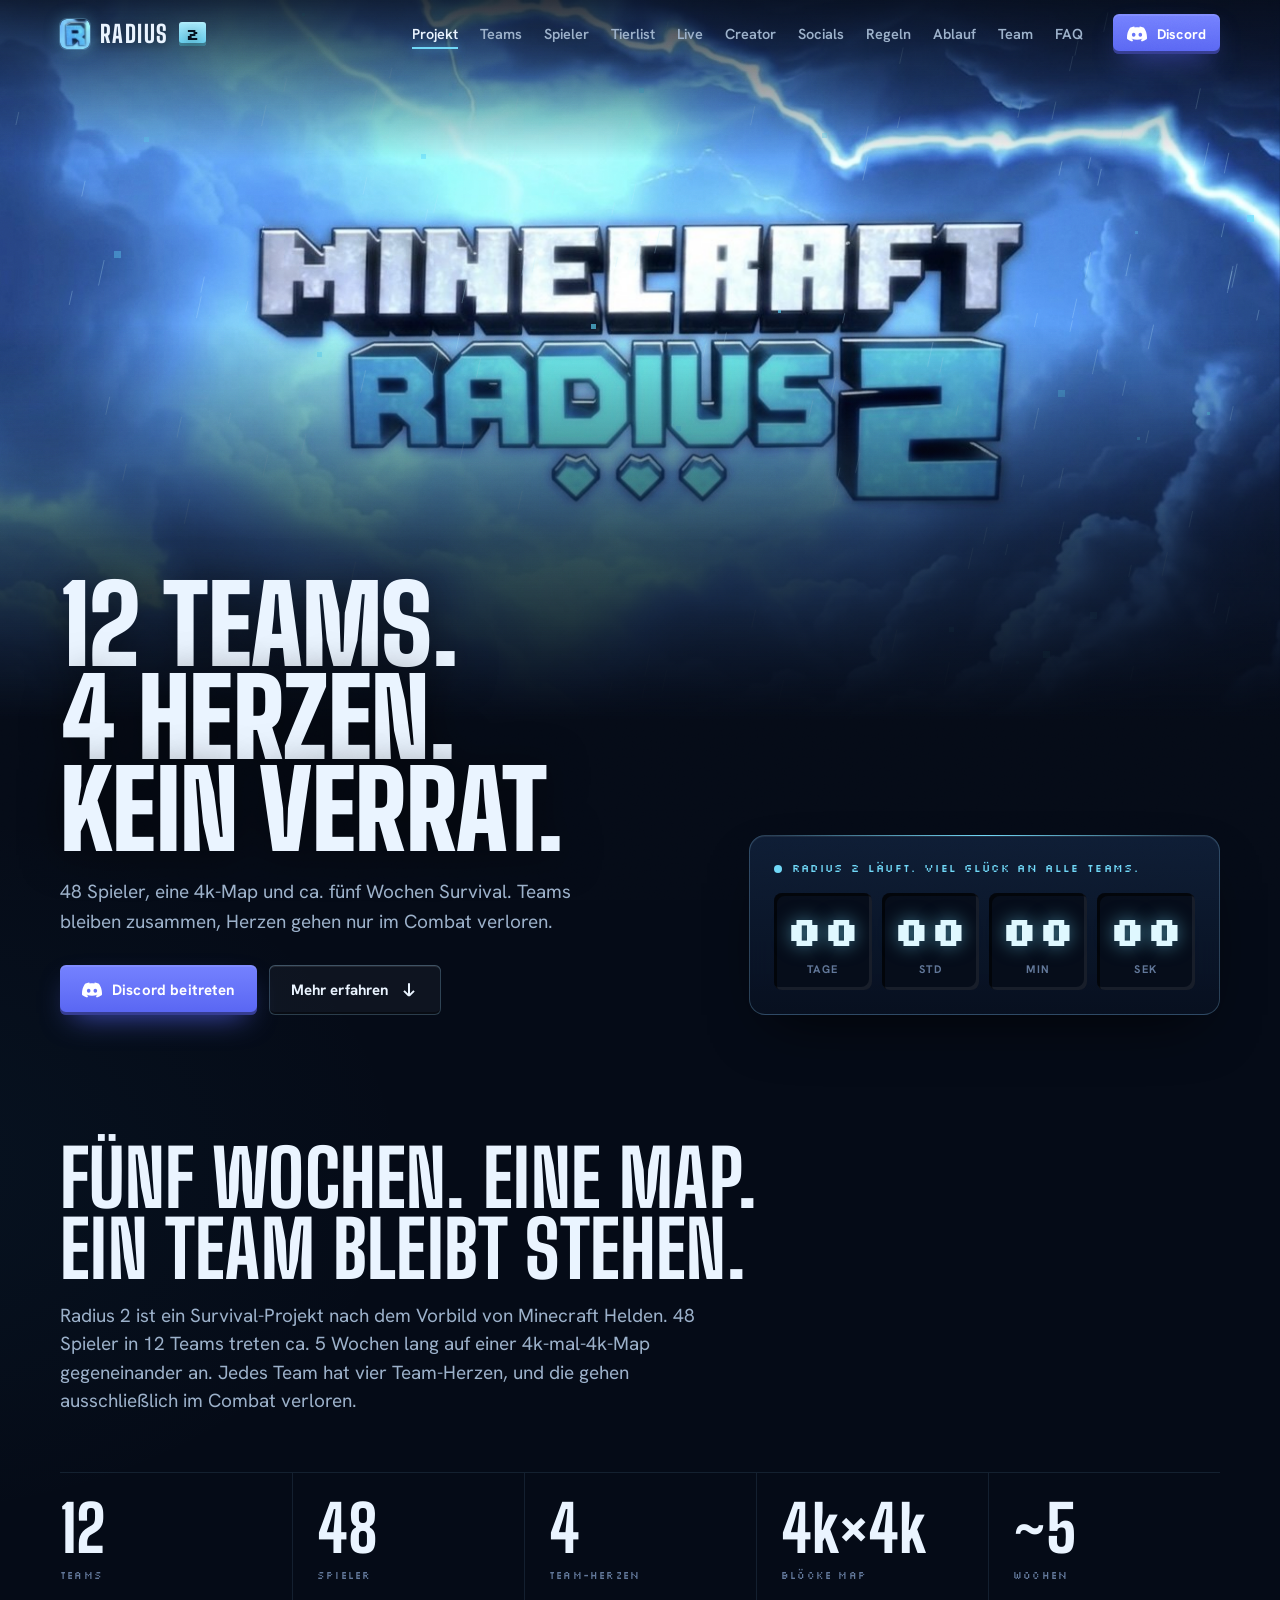
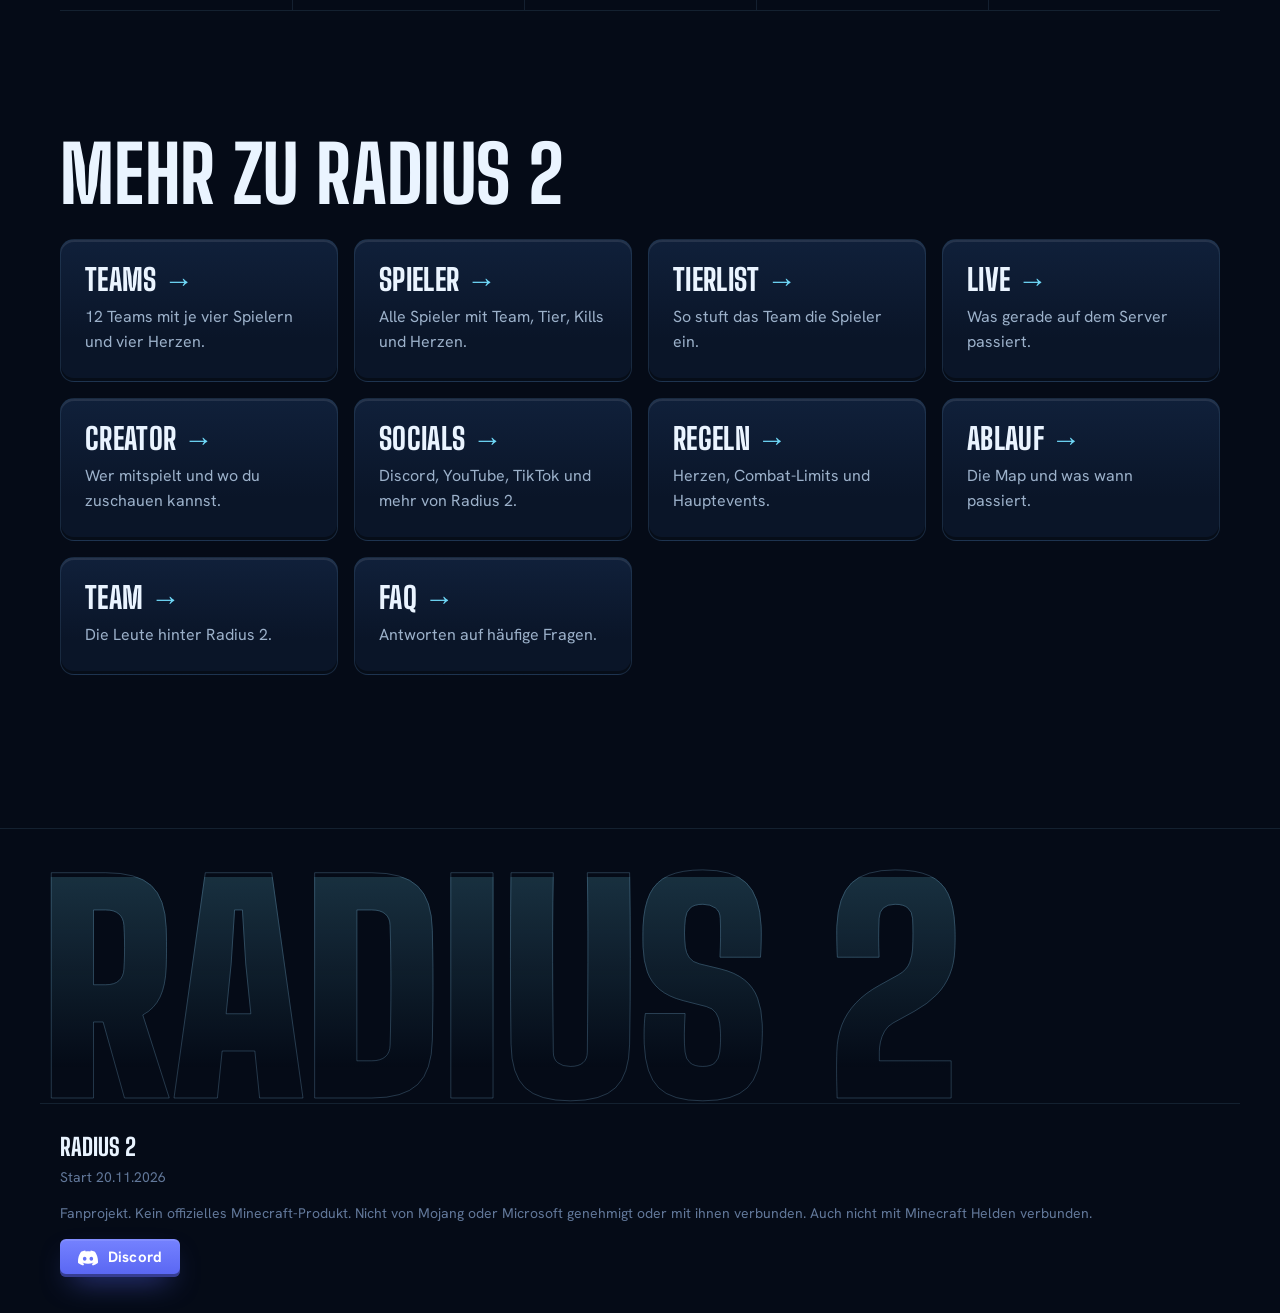
==== site/index.html @ 60ea5ffe "Neues Design aus der Radius-2-Vorlage Sturm-Hero mit HUD und Countdown, Big Shoulders und Silkscreen" ====
<!doctype html>
<html lang="de">
<head>
<meta charset="utf-8">
<meta name="viewport" content="width=device-width, initial-scale=1, viewport-fit=cover">
<title>Minecraft Radius 2</title>
<meta name="description" content="Radius 2: 12 Teams, 48 Spieler, 4 Team-Herzen auf einer 4k-Map. Start am 20. November 2026.">
<link rel="icon" href="assets/favicon.ico" sizes="any">
<link rel="icon" type="image/png" sizes="32x32" href="assets/icon-32.png">
<link rel="apple-touch-icon" href="assets/icon-180.png">
<link rel="stylesheet" href="css/style.css?v=26">
<link rel="stylesheet" href="css/theme.css?v=1">
</head>
<body>
<nav class="nav" id="nav" aria-label="Hauptnavigation">
  <div class="wrap nav-inner">
    <a class="brand" href="index.html" aria-label="Radius 2, zur Startseite"><img class="brand-mark" src="assets/icon-64.png" alt="" width="30" height="30"><span class="brand-word">Radius</span><span class="brand-num">2</span></a>
    <button class="nav-toggle" id="nav-toggle" type="button" aria-expanded="false" aria-controls="nav-links"><span class="nav-toggle-bars" aria-hidden="true"></span>Menü</button>
    <ul class="nav-links" id="nav-links">
      <li><a href="index.html" aria-current="page">Projekt</a></li>
      <li><a href="teams.html">Teams</a></li>
      <li><a href="spieler.html">Spieler</a></li>
      <li><a href="tierlist.html">Tierlist</a></li>
      <li><a href="live.html">Live</a></li>
      <li><a href="creator.html">Creator</a></li>
      <li><a href="socials.html">Socials</a></li>
      <li><a href="regeln.html">Regeln</a></li>
      <li><a href="ablauf.html">Ablauf</a></li>
      <li><a href="team.html">Team</a></li>
      <li><a href="faq.html">FAQ</a></li>
    </ul>
    <a class="btn dc nav-btn" href="https://discord.gg/ejKCz67QeP" target="_blank" rel="noopener"><svg viewBox="0 0 24 24" aria-hidden="true"><path fill="currentColor" d="M20.317 4.3698a19.7913 19.7913 0 00-4.8851-1.5152.0741.0741 0 00-.0785.0371c-.211.3753-.4447.8648-.6083 1.2495-1.8447-.2762-3.68-.2762-5.4868 0-.1636-.3933-.4058-.8742-.6177-1.2495a.077.077 0 00-.0785-.037 19.7363 19.7363 0 00-4.8852 1.515.0699.0699 0 00-.0321.0277C.5334 9.0458-.319 13.5799.0992 18.0578a.0824.0824 0 00.0312.0561c2.0528 1.5076 4.0413 2.4228 5.9929 3.0294a.0777.0777 0 00.0842-.0276c.4616-.6304.8731-1.2952 1.226-1.9942a.076.076 0 00-.0416-.1057c-.6528-.2476-1.2743-.5495-1.8722-.8923a.077.077 0 01-.0076-.1277c.1258-.0943.2517-.1923.3718-.2914a.0743.0743 0 01.0776-.0105c3.9278 1.7933 8.18 1.7933 12.0614 0a.0739.0739 0 01.0785.0095c.1202.099.246.1981.3728.2924a.077.077 0 01-.0066.1276 12.2986 12.2986 0 01-1.873.8914.0766.0766 0 00-.0407.1067c.3604.698.7719 1.3628 1.225 1.9932a.076.076 0 00.0842.0286c1.961-.6067 3.9495-1.5219 6.0023-3.0294a.077.077 0 00.0313-.0552c.5004-5.177-.8382-9.6739-3.5485-13.6604a.061.061 0 00-.0312-.0286zM8.02 15.3312c-1.1825 0-2.1569-1.0857-2.1569-2.419 0-1.3332.9555-2.4189 2.157-2.4189 1.2108 0 2.1757 1.0952 2.1568 2.419 0 1.3332-.9555 2.4189-2.1569 2.4189zm7.9748 0c-1.1825 0-2.1569-1.0857-2.1569-2.419 0-1.3332.9554-2.4189 2.1569-2.4189 1.2108 0 2.1757 1.0952 2.1568 2.419 0 1.3332-.946 2.4189-2.1568 2.4189z"/></svg> Discord</a>
  </div>
</nav>

<header class="hero" id="top">
  <div class="hero-media">
    <img src="assets/logo.jpg" alt="Minecraft Radius 2 Logo vor Gewitterwolken mit Blitz" width="1368" height="768">
    <canvas class="fx" id="fx" aria-hidden="true"></canvas>
    <div class="flash" aria-hidden="true"></div>
  </div>
</header>

<div class="hud">
  <div class="wrap hud-grid">
    <div class="hud-main">
      <h1>12 Teams. 4 Herzen.<br>Kein Verrat.</h1>
      <p class="hud-text">48 Spieler, eine 4k-Map und ca. fünf Wochen Survival. Teams bleiben zusammen, Herzen gehen nur im Combat verloren.</p>
      <div class="hud-actions">
      <a class="btn dc" href="https://discord.gg/ejKCz67QeP" target="_blank" rel="noopener"><svg viewBox="0 0 24 24" aria-hidden="true"><path fill="currentColor" d="M20.317 4.3698a19.7913 19.7913 0 00-4.8851-1.5152.0741.0741 0 00-.0785.0371c-.211.3753-.4447.8648-.6083 1.2495-1.8447-.2762-3.68-.2762-5.4868 0-.1636-.3933-.4058-.8742-.6177-1.2495a.077.077 0 00-.0785-.037 19.7363 19.7363 0 00-4.8852 1.515.0699.0699 0 00-.0321.0277C.5334 9.0458-.319 13.5799.0992 18.0578a.0824.0824 0 00.0312.0561c2.0528 1.5076 4.0413 2.4228 5.9929 3.0294a.0777.0777 0 00.0842-.0276c.4616-.6304.8731-1.2952 1.226-1.9942a.076.076 0 00-.0416-.1057c-.6528-.2476-1.2743-.5495-1.8722-.8923a.077.077 0 01-.0076-.1277c.1258-.0943.2517-.1923.3718-.2914a.0743.0743 0 01.0776-.0105c3.9278 1.7933 8.18 1.7933 12.0614 0a.0739.0739 0 01.0785.0095c.1202.099.246.1981.3728.2924a.077.077 0 01-.0066.1276 12.2986 12.2986 0 01-1.873.8914.0766.0766 0 00-.0407.1067c.3604.698.7719 1.3628 1.225 1.9932a.076.076 0 00.0842.0286c1.961-.6067 3.9495-1.5219 6.0023-3.0294a.077.077 0 00.0313-.0552c.5004-5.177-.8382-9.6739-3.5485-13.6604a.061.061 0 00-.0312-.0286zM8.02 15.3312c-1.1825 0-2.1569-1.0857-2.1569-2.419 0-1.3332.9555-2.4189 2.157-2.4189 1.2108 0 2.1757 1.0952 2.1568 2.419 0 1.3332-.9555 2.4189-2.1569 2.4189zm7.9748 0c-1.1825 0-2.1569-1.0857-2.1569-2.419 0-1.3332.9554-2.4189 2.1569-2.4189 1.2108 0 2.1757 1.0952 2.1568 2.419 0 1.3332-.946 2.4189-2.1568 2.4189z"/></svg> Discord beitreten</a>
      <a class="btn ghost" href="#projekt">Mehr erfahren <svg viewBox="0 0 24 24" aria-hidden="true"><path fill="none" stroke="currentColor" stroke-width="2.4" d="M12 4v15m0 0l-6-6m6 6l6-6"/></svg></a>
    </div>
    </div>
    <div class="countdown">
      <p class="cd-live" id="launch-sub">Start am Freitag, 20. November 2026, 18:00 Uhr</p>
      <div class="count" id="count">
        <div><span id="c-d">--</span><small>Tage</small></div>
        <div><span id="c-h">--</span><small>Std</small></div>
        <div><span id="c-m">--</span><small>Min</small></div>
        <div><span id="c-s">--</span><small>Sek</small></div>
      </div>
    </div>
  </div>
</div>


<main class="wrap">

  <section id="projekt" class="about">
    <div>
      <h2>Fünf Wochen. Eine Map. Ein Team bleibt stehen.</h2>
      <p class="lead">Radius 2 ist ein Survival-Projekt nach dem Vorbild von Minecraft Helden. 48 Spieler in 12 Teams treten ca. 5 Wochen lang auf einer 4k-mal-4k-Map gegeneinander an. Jedes Team hat vier Team-Herzen, und die gehen ausschließlich im Combat verloren.</p>
    </div>
    <dl class="facts">
      <div class="fact"><dd>12</dd><dt>Teams</dt></div>
      <div class="fact"><dd>48</dd><dt>Spieler</dt></div>
      <div class="fact"><dd>4</dd><dt>Team-Herzen</dt></div>
      <div class="fact"><dd>4k×4k</dd><dt>Blöcke Map</dt></div>
      <div class="fact"><dd>~5</dd><dt>Wochen</dt></div>
    </dl>
  </section>

  <section id="entdecken">
    <h2>Mehr zu Radius 2</h2>
    <div class="pages">
      <a class="page-card" href="teams.html"><h3>Teams</h3><p>12 Teams mit je vier Spielern und vier Herzen.</p></a>
      <a class="page-card" href="spieler.html"><h3>Spieler</h3><p>Alle Spieler mit Team, Tier, Kills und Herzen.</p></a>
      <a class="page-card" href="tierlist.html"><h3>Tierlist</h3><p>So stuft das Team die Spieler ein.</p></a>
      <a class="page-card" href="live.html"><h3>Live</h3><p>Was gerade auf dem Server passiert.</p></a>
      <a class="page-card" href="creator.html"><h3>Creator</h3><p>Wer mitspielt und wo du zuschauen kannst.</p></a>
      <a class="page-card" href="socials.html"><h3>Socials</h3><p>Discord, YouTube, TikTok und mehr von Radius 2.</p></a>
      <a class="page-card" href="regeln.html"><h3>Regeln</h3><p>Herzen, Combat-Limits und Hauptevents.</p></a>
      <a class="page-card" href="ablauf.html"><h3>Ablauf</h3><p>Die Map und was wann passiert.</p></a>
      <a class="page-card" href="team.html"><h3>Team</h3><p>Die Leute hinter Radius 2.</p></a>
      <a class="page-card" href="faq.html"><h3>FAQ</h3><p>Antworten auf häufige Fragen.</p></a>
    </div>
  </section>

</main>

<footer>
  <div class="wrap">
    <div><strong>Radius 2</strong><br>Start 20.11.2026</div>
    <div>Fanprojekt. Kein offizielles Minecraft-Produkt. Nicht von Mojang oder Microsoft genehmigt oder mit ihnen verbunden. Auch nicht mit Minecraft Helden verbunden.</div>
    <a class="btn dc" href="https://discord.gg/ejKCz67QeP" target="_blank" rel="noopener"><svg viewBox="0 0 24 24" aria-hidden="true"><path fill="currentColor" d="M20.317 4.3698a19.7913 19.7913 0 00-4.8851-1.5152.0741.0741 0 00-.0785.0371c-.211.3753-.4447.8648-.6083 1.2495-1.8447-.2762-3.68-.2762-5.4868 0-.1636-.3933-.4058-.8742-.6177-1.2495a.077.077 0 00-.0785-.037 19.7363 19.7363 0 00-4.8852 1.515.0699.0699 0 00-.0321.0277C.5334 9.0458-.319 13.5799.0992 18.0578a.0824.0824 0 00.0312.0561c2.0528 1.5076 4.0413 2.4228 5.9929 3.0294a.0777.0777 0 00.0842-.0276c.4616-.6304.8731-1.2952 1.226-1.9942a.076.076 0 00-.0416-.1057c-.6528-.2476-1.2743-.5495-1.8722-.8923a.077.077 0 01-.0076-.1277c.1258-.0943.2517-.1923.3718-.2914a.0743.0743 0 01.0776-.0105c3.9278 1.7933 8.18 1.7933 12.0614 0a.0739.0739 0 01.0785.0095c.1202.099.246.1981.3728.2924a.077.077 0 01-.0066.1276 12.2986 12.2986 0 01-1.873.8914.0766.0766 0 00-.0407.1067c.3604.698.7719 1.3628 1.225 1.9932a.076.076 0 00.0842.0286c1.961-.6067 3.9495-1.5219 6.0023-3.0294a.077.077 0 00.0313-.0552c.5004-5.177-.8382-9.6739-3.5485-13.6604a.061.061 0 00-.0312-.0286zM8.02 15.3312c-1.1825 0-2.1569-1.0857-2.1569-2.419 0-1.3332.9555-2.4189 2.157-2.4189 1.2108 0 2.1757 1.0952 2.1568 2.419 0 1.3332-.9555 2.4189-2.1569 2.4189zm7.9748 0c-1.1825 0-2.1569-1.0857-2.1569-2.419 0-1.3332.9554-2.4189 2.1569-2.4189 1.2108 0 2.1757 1.0952 2.1568 2.419 0 1.3332-.946 2.4189-2.1568 2.4189z"/></svg> Discord</a>
  </div>
</footer>

<script src="js/data.js?v=26"></script>
<script src="js/main.js?v=26"></script>
</body>
</html>
---- site/css/style.css ----
/* Radius 2 – Gestaltung: Gewitterhimmel, Weltgrenze als Leitmotiv (schrumpfende Ringe) */

/* Schriften liegen auf der eigenen Seite (nicht von Google laden: DSGVO, LG München 3 O 17493/20).
   Hanken Grotesk und Pixelify Sans stehen unter der SIL Open Font License 1.1. */
@font-face{font-family:"Hanken Grotesk";font-style:normal;font-weight:400 700;font-display:swap;src:url(../fonts/hanken-grotesk-latin-ext.woff2) format("woff2");unicode-range:U+0100-02BA,U+02BD-02C5,U+02C7-02CC,U+02CE-02D7,U+02DD-02FF,U+0304,U+0308,U+0329,U+1D00-1DBF,U+1E00-1E9F,U+1EF2-1EFF,U+2020,U+20A0-20AB,U+20AD-20C4,U+2113,U+2C60-2C7F,U+A720-A7FF}
@font-face{font-family:"Hanken Grotesk";font-style:normal;font-weight:400 700;font-display:swap;src:url(../fonts/hanken-grotesk-latin.woff2) format("woff2");unicode-range:U+0000-00FF,U+0131,U+0152-0153,U+02BB-02BC,U+02C6,U+02DA,U+02DC,U+0304,U+0308,U+0329,U+2000-206F,U+20AC,U+2122,U+2191,U+2193,U+2212,U+2215,U+FEFF,U+FFFD}
@font-face{font-family:"Pixelify Sans";font-style:normal;font-weight:500 700;font-display:swap;src:url(../fonts/pixelify-sans-latin-ext.woff2) format("woff2");unicode-range:U+0100-02BA,U+02BD-02C5,U+02C7-02CC,U+02CE-02D7,U+02DD-02FF,U+0304,U+0308,U+0329,U+1D00-1DBF,U+1E00-1E9F,U+1EF2-1EFF,U+2020,U+20A0-20AB,U+20AD-20C4,U+2113,U+2C60-2C7F,U+A720-A7FF}
@font-face{font-family:"Pixelify Sans";font-style:normal;font-weight:500 700;font-display:swap;src:url(../fonts/pixelify-sans-latin.woff2) format("woff2");unicode-range:U+0000-00FF,U+0131,U+0152-0153,U+02BB-02BC,U+02C6,U+02DA,U+02DC,U+0304,U+0308,U+0329,U+2000-206F,U+20AC,U+2122,U+2191,U+2193,U+2212,U+2215,U+FEFF,U+FFFD}

:root{
  --night:#050d1c;
  --deep:#0a1a33;
  --panel:#0f2444;
  --panel-2:#16335f;
  --text:#eaf6ff;
  --soft:#a4bfd6;
  --ice:#62dcff;
  --bolt:#d4f6ff;
  --border-red:#ff6b6b;   /* Weltgrenze / ausgeschieden */
  --ash:#52667e;
  --line:rgba(130,200,245,.18);
  --f-display:"Pixelify Sans","Courier New",monospace;
  --f-body:"Hanken Grotesk","Segoe UI",system-ui,sans-serif;
  color-scheme:dark;
}
*{box-sizing:border-box}
html{scroll-behavior:smooth;scroll-padding-top:70px}
@media (prefers-reduced-motion:reduce){html{scroll-behavior:auto}}
body{margin:0;background:var(--night);color:var(--text);font-family:var(--f-body);font-size:18px;line-height:1.6;-webkit-font-smoothing:antialiased}
a{color:var(--ice)}
:focus-visible{outline:2px solid var(--bolt);outline-offset:3px}
.wrap{max-width:1120px;margin:0 auto;padding-inline:max(20px,env(safe-area-inset-left,0px))}
h1,h2,h3,h4{font-family:var(--f-display);font-weight:700;margin:0}

/* Navigation: liegt transparent auf dem Hero, wird beim Scrollen fest */
.nav{position:fixed;inset:0 0 auto;z-index:20;padding-top:env(safe-area-inset-top,0px);transition:background .3s,border-color .3s;border-bottom:1px solid transparent}
.nav.solid{background:rgba(5,13,28,.88);backdrop-filter:blur(12px);-webkit-backdrop-filter:blur(12px);border-color:var(--line)}
.nav .wrap{display:flex;align-items:center;justify-content:space-between;gap:16px;padding-block:14px}
.brand{font-family:var(--f-display);font-weight:700;font-size:24px;color:var(--text);text-decoration:none;text-shadow:0 2px 12px rgba(0,0,0,.5)}
.brand b{color:var(--ice)}
.nav ul{display:flex;gap:2px;list-style:none;margin:0;padding:0}
.nav ul a{display:block;padding:7px 12px;border-radius:999px;color:var(--text);text-decoration:none;font-weight:600;font-size:15px;text-shadow:0 1px 8px rgba(0,0,0,.45)}
.nav ul a:hover{background:rgba(98,220,255,.16);color:var(--bolt)}
@media (max-width:760px){.nav ul{display:none}}

/* Hero: Logo bildfüllend, darauf ziehen sich Ringe zusammen (einmalig beim Laden) */
.hero{position:relative;background:var(--night)}
.hero-media{position:absolute;inset:0;overflow:hidden}
.hero-media img{width:100%;height:100%;object-fit:cover;object-position:center 42%;display:block;filter:saturate(1.2) contrast(1.06);animation:drift 40s ease-in-out infinite alternate}
@keyframes drift{from{transform:scale(1)}to{transform:scale(1.09) translate(-1%,-1%)}}
.hero-media::before{content:"";position:absolute;left:50%;top:44%;width:80%;aspect-ratio:1.6;translate:-50% -50%;background:radial-gradient(closest-side,rgba(98,220,255,.28),transparent);mix-blend-mode:screen;z-index:1;pointer-events:none;animation:pulse 5s ease-in-out infinite alternate}
@keyframes pulse{from{opacity:.55}to{opacity:1}}
.fx{position:absolute;inset:0;width:100%;height:100%;z-index:1;pointer-events:none}
.hero-media::after{content:"";position:absolute;inset:0;background:linear-gradient(to bottom,rgba(5,13,28,.5),transparent 22%,transparent 45%,rgba(5,13,28,.88) 80%,var(--night))}
.rings{position:absolute;left:50%;top:44%;width:min(96vh,92vw);aspect-ratio:1;translate:-50% -50%;fill:none;stroke:var(--ice);stroke-width:2.5;z-index:1;pointer-events:none}
.rings circle{transform-box:fill-box;transform-origin:center;stroke-dasharray:6 14;opacity:.55;animation:contract 2.8s cubic-bezier(.2,.8,.2,1) both}
.rings circle:nth-child(2){animation-delay:.25s;opacity:.4}
.rings circle:nth-child(3){animation-delay:.5s;opacity:.28}
@keyframes contract{from{transform:scale(1.5);opacity:0}to{transform:scale(1)}}
.flash{position:absolute;inset:0;background:var(--bolt);opacity:0;mix-blend-mode:screen;pointer-events:none;z-index:2}
@keyframes flash{0%,91%,100%{opacity:0}92%{opacity:.22}93%{opacity:.04}94.5%{opacity:.16}96%{opacity:0}}
@media (prefers-reduced-motion:reduce){.rings circle,.hero-media img,.hero-media::before{animation:none}}
.hero-copy{position:relative;z-index:3;min-height:100svh;display:flex;flex-direction:column;justify-content:flex-end;gap:28px;padding-bottom:56px}
.hero h1{font-size:clamp(34px,6.4vw,76px);line-height:1.02;text-shadow:0 4px 30px rgba(0,0,0,.6)}
.launch{display:flex;flex-wrap:wrap;align-items:center;justify-content:space-between;gap:16px 40px;padding-top:22px;border-top:1px solid var(--line)}
.launch p{margin:0;color:var(--soft);font-size:18px;max-width:28ch}
.count{display:flex;gap:10px}
.count div{min-width:78px;text-align:center;background:rgba(10,26,51,.72);border:1px solid var(--line);border-radius:10px;padding:10px 8px 8px;backdrop-filter:blur(6px);-webkit-backdrop-filter:blur(6px)}
.count span{display:block;font-family:var(--f-display);font-size:38px;font-weight:700;line-height:1.1;color:var(--bolt);font-variant-numeric:tabular-nums}
.count small{font-size:13px;color:var(--soft)}
@media (max-width:760px){
  .hero-media{position:relative;inset:auto;aspect-ratio:16/9}
  .hero-media::after{background:linear-gradient(to bottom,rgba(5,13,28,.35),transparent 30%,transparent 70%,var(--night))}
  .hero-media img{object-position:center}
  .rings{top:50%;width:min(64vw,100%)}
  .hero-copy{min-height:0;padding-top:8px;padding-bottom:40px}
  .count{width:100%}.count div{flex:1;min-width:0}
}

section{padding-block:104px 0}
h2{font-size:clamp(32px,4.8vw,54px);line-height:1.05;margin-bottom:20px;text-wrap:balance}
.lead{max-width:60ch;color:var(--soft);font-size:20px;line-height:1.65;margin:0}
.note{font-size:14px;color:var(--soft);margin:18px 0 0}

/* Projekt: ein langer Absatz, dann Zahlen als Leiste ohne Karten */
.about{display:grid;gap:48px}
.about .lead{color:var(--text);font-size:clamp(20px,2.4vw,27px);line-height:1.5;max-width:46ch}
.facts{display:grid;grid-template-columns:repeat(4,1fr);margin:0;border-block:1px solid var(--line)}
.fact{padding:26px 20px 26px 0}
.fact+.fact{padding-left:24px;border-left:1px solid var(--line)}
.fact dt{font-size:15px;color:var(--soft);order:2}
.fact dd{margin:0 0 4px;font-family:var(--f-display);font-size:clamp(34px,5vw,56px);font-weight:700;line-height:1.05;color:var(--ice);font-variant-numeric:tabular-nums}
.fact dd em{font-style:normal;font-size:16px;color:var(--soft);font-family:var(--f-body);font-weight:500;margin-left:6px}
.fact{display:flex;flex-direction:column}
@media (max-width:760px){.facts{grid-template-columns:1fr 1fr}.fact:nth-child(3){border-left:0;padding-left:0}.fact:nth-child(n+3){border-top:1px solid var(--line)}}

/* Herzen */
.hearts{display:inline-flex;gap:5px;vertical-align:middle}
.heart{width:22px;height:19px;display:block}
.heart rect{fill:var(--ice)}
.heart.lost rect{fill:var(--ash);opacity:.4}

/* Spieler */
.players-head{display:flex;flex-wrap:wrap;justify-content:space-between;align-items:end;gap:16px;margin-bottom:30px}
.players-head h2{margin:0}
.filters{display:flex;gap:6px;flex-wrap:wrap;padding:4px;background:var(--deep);border:1px solid var(--line);border-radius:999px}
.filters button{font:600 15px var(--f-body);color:var(--soft);background:transparent;border:0;border-radius:999px;padding:8px 18px;cursor:pointer}
.filters button:hover{color:var(--text)}
.filters button[aria-pressed="true"]{background:var(--ice);color:var(--night)}
.grid{display:grid;grid-template-columns:repeat(auto-fill,minmax(250px,1fr));gap:16px}
.player{position:relative;background:linear-gradient(160deg,var(--panel),var(--deep));border:1px solid var(--line);border-radius:14px;padding:20px;display:grid;grid-template-columns:72px 1fr;gap:16px;align-items:center;min-width:0;overflow:hidden;transition:border-color .2s,transform .2s}
.player[hidden]{display:none}
.player::before{content:"";position:absolute;inset:0 0 auto;height:3px;background:var(--ice)}
.player:hover{border-color:rgba(98,220,255,.5);transform:translateY(-2px)}
.avatar{width:72px;height:72px;border-radius:10px;image-rendering:pixelated;display:block;box-shadow:0 0 0 2px rgba(98,220,255,.25)}
.player h3{font-family:var(--f-body);font-size:19px;font-weight:700;line-height:1.2;overflow-wrap:anywhere}
.player .tag{font-size:14px;color:var(--soft);margin:2px 0 10px}
.player.out{background:var(--night);border-style:dashed}
.player.out::before{background:var(--border-red)}
.player.out:hover{transform:none;border-color:var(--line)}
.player.out h3{color:var(--soft);text-decoration:line-through;text-decoration-color:var(--border-red)}
.player.out .avatar{filter:grayscale(1) brightness(.55);box-shadow:none}
.status{display:inline-block;margin-left:10px;font-size:13px;font-weight:700;color:var(--border-red);vertical-align:middle}

/* Regeln: Redaktionsliste, Titel links, Text rechts */
.rules{list-style:none;margin:36px 0 0;padding:0;border-top:1px solid var(--line)}
.rule{display:grid;grid-template-columns:minmax(180px,1fr) 2fr;gap:12px 40px;padding:26px 0;border-bottom:1px solid var(--line)}
.rule h3{font-size:clamp(22px,2.6vw,28px);color:var(--bolt)}
.rule p{margin:0;color:var(--soft);max-width:56ch}
@media (max-width:700px){.rule{grid-template-columns:1fr}}

/* Zeitplan + Ringe */
.tl-layout{display:grid;grid-template-columns:minmax(260px,420px) 1fr;gap:56px;align-items:start;margin-top:36px}
.radius-viz{position:sticky;top:90px;margin:0}
.radius-viz svg{width:100%;height:auto;display:block;overflow:visible}
.radius-viz circle{fill:none;stroke:var(--ice);stroke-width:1.6}
.radius-viz .r1{stroke-dasharray:4 7;opacity:.55}
.radius-viz .r2{stroke:var(--bolt);opacity:.8}
.radius-viz .r3{stroke:var(--border-red);stroke-width:2.2;fill:rgba(255,107,107,.14)}
.radius-viz .axis{stroke:var(--line);stroke-width:1.2}
.radius-viz .dot{fill:var(--bolt);stroke:none}
.radius-viz text{font-family:var(--f-display);font-size:15px;fill:var(--soft)}
.radius-viz .t3{fill:var(--border-red)}
.radius-viz p{margin:10px 0 0;font-size:14px;color:var(--soft);text-align:center}
.timeline{list-style:none;margin:0;padding:0;border-left:2px solid var(--line)}
.timeline li{position:relative;padding:0 0 38px 32px}
.timeline li:last-child{padding-bottom:0}
.timeline li::before{content:"";position:absolute;left:-8px;top:7px;width:14px;height:14px;background:var(--night);border:2px solid var(--ice);transform:rotate(45deg)}
.timeline li.done::before{background:var(--ice)}
.timeline li.done{opacity:.7}
.timeline time{font-weight:700;font-size:15px;color:var(--ice);font-variant-numeric:tabular-nums}
.timeline h3{font-family:var(--f-body);margin:2px 0 6px;font-size:22px;font-weight:700}
.timeline p{margin:0;color:var(--soft);max-width:52ch}
@media (max-width:860px){.tl-layout{grid-template-columns:1fr;gap:36px}.radius-viz{position:static;max-width:360px;margin-inline:auto}}

/* Team */
.team{display:grid;gap:36px;margin-top:34px}
.team-group h3.group{font-family:var(--f-body);font-size:16px;font-weight:600;color:var(--soft);margin:0 0 14px;display:flex;align-items:center;gap:14px}
.team-group h3.group::after{content:"";flex:1;height:1px;background:var(--line)}
.members{display:grid;grid-template-columns:repeat(auto-fill,minmax(280px,1fr));gap:16px}
.member{background:var(--deep);border:1px solid var(--line);border-radius:14px;padding:20px;display:grid;grid-template-columns:64px 1fr;gap:16px;align-items:start;min-width:0}
.member .avatar{width:64px;height:64px}
.member.lead-role{background:linear-gradient(160deg,var(--panel-2),var(--panel));border-color:rgba(98,220,255,.4)}
.member>div{min-width:0}
.member h4{font-family:var(--f-body);font-size:19px;font-weight:700;line-height:1.2;overflow-wrap:anywhere}
.member .tag{font-size:14px;color:var(--soft);margin:2px 0 10px}
.member p.duty{margin:10px 0 0;font-size:16px;line-height:1.5;color:var(--soft)}
.role{display:inline-block;font-weight:700;font-size:14px;padding:2px 10px;border-radius:999px;border:1px solid currentColor}
.role.r-owner{color:var(--bolt);background:rgba(212,246,255,.09)}
.role.r-admin{color:var(--ice)}
.role.r-dev{color:#9fe7c9}
.role.r-mod{color:#b9a8f7}
.role.r-build{color:#f2c35c}

/* FAQ */
.faq{margin-top:30px;border-top:1px solid var(--line);max-width:820px}
.faq details{border-bottom:1px solid var(--line)}
.faq summary{cursor:pointer;list-style:none;padding:22px 44px 22px 0;font-weight:700;font-size:20px;position:relative}
.faq summary::-webkit-details-marker{display:none}
.faq summary::after{content:"+";position:absolute;right:4px;top:50%;translate:0 -50%;font-family:var(--f-display);font-size:30px;color:var(--ice);transition:rotate .25s}
.faq details[open] summary::after{rotate:45deg}
.faq summary:hover{color:var(--bolt)}
.faq details p{margin:0 0 24px;color:var(--soft);max-width:62ch}

footer{margin-top:120px;border-top:1px solid var(--line);background:var(--deep)}
footer .wrap{padding-block:32px calc(32px + env(safe-area-inset-bottom,0px));display:flex;flex-wrap:wrap;gap:14px 40px;justify-content:space-between;color:var(--soft);font-size:15px}
footer strong{font-family:var(--f-display);color:var(--text);font-size:20px}

/* Buttons, Discord, YouTube */
.btn{display:inline-flex;align-items:center;gap:10px;font:700 16px var(--f-body);padding:12px 22px;border-radius:999px;text-decoration:none;border:1px solid transparent;transition:transform .15s,background .2s,border-color .2s;cursor:pointer}
.btn svg{width:22px;height:22px;flex:none}
.btn:hover{transform:translateY(-2px)}
.btn.dc{background:#5865f2;color:#fff;box-shadow:0 8px 28px rgba(88,101,242,.45)}
.btn.dc:hover{background:#6f7bff}
.btn.ghost{color:var(--text);border-color:rgba(212,246,255,.4);background:rgba(5,13,28,.35);backdrop-filter:blur(6px);-webkit-backdrop-filter:blur(6px)}
.btn.ghost:hover{border-color:var(--bolt);background:rgba(98,220,255,.14)}
.btn.yt{background:#ff2e2e;color:#fff}
.actions{display:flex;flex-wrap:wrap;gap:12px;margin-top:-6px}
.dc-icon{display:grid;place-items:center;width:42px;height:42px;border-radius:50%;color:#fff;background:#5865f2;box-shadow:0 4px 16px rgba(88,101,242,.5);transition:transform .15s,background .2s;flex:none}
.dc-icon svg{width:23px;height:23px}
.dc-icon:hover{transform:translateY(-2px) rotate(-6deg);background:#6f7bff}
.nav .wrap{gap:12px}.nav ul{margin-left:auto}
footer .btn{padding:9px 18px;font-size:15px}

/* Creator */
.creators{display:grid;grid-template-columns:repeat(auto-fit,minmax(min(100%,520px),1fr));gap:20px;margin-top:34px}
.creator{display:grid;grid-template-columns:minmax(0,1.05fr) minmax(0,1fr);background:linear-gradient(160deg,var(--panel),var(--deep));border:1px solid var(--line);border-radius:18px;overflow:hidden;text-decoration:none;color:var(--text);transition:border-color .2s,transform .2s,box-shadow .2s}
.creator:hover{border-color:rgba(255,80,80,.65);transform:translateY(-3px);box-shadow:0 18px 44px rgba(0,0,0,.45),0 0 0 1px rgba(255,80,80,.2)}
.thumb{position:relative;aspect-ratio:16/10;overflow:hidden;background:var(--night)}
.thumb .thumb-bg{position:absolute;inset:0;width:100%;height:100%;border-radius:0;box-shadow:none;opacity:.6;filter:saturate(1.3);transition:transform .5s}
.creator:hover .thumb-bg{transform:scale(1.08)}
.thumb::after{content:"";position:absolute;inset:0;background:linear-gradient(to top,rgba(5,13,28,.75),transparent 60%)}
.play{position:absolute;left:50%;top:50%;translate:-50% -50%;z-index:1;width:84px;height:84px;display:grid;place-items:center;color:#ff2e2e;filter:drop-shadow(0 6px 20px rgba(0,0,0,.6));transition:scale .2s}
.play svg{width:100%;height:100%;background:radial-gradient(circle,#fff 35%,transparent 36%)}
.creator:hover .play{scale:1.12}
.c-info{padding:26px;display:flex;flex-direction:column;justify-content:center;gap:4px;min-width:0}
.c-info h3{font-size:clamp(26px,3vw,34px);line-height:1.1;overflow-wrap:anywhere}
.c-info .tag{margin:0;color:var(--ice);font-weight:600}
.c-text{margin:8px 0 16px;color:var(--soft);font-size:17px}
.c-info .btn{align-self:flex-start}
@media (max-width:620px){.creator{grid-template-columns:1fr}}

/* ---- Neu: Fakten, Teams, Creator-Chips, Staff, Map ---- */
.facts{grid-template-columns:repeat(5,1fr);gap:1px;background:var(--line);border:1px solid var(--line);border-radius:14px;overflow:hidden}
.fact,.fact+.fact{background:var(--night);border:0;padding:24px 20px;flex-direction:column-reverse;justify-content:flex-end}
.fact dd{font-size:clamp(30px,4.2vw,50px)}
.fact dt{font-size:15px}
@media (max-width:860px){.facts{grid-template-columns:repeat(2,1fr)}.fact:last-child{grid-column:1/-1}.fact:nth-child(n+3){border:0}}
.sub{font-family:var(--f-body);font-size:20px;font-weight:700;margin:44px 0 16px;color:var(--soft)}
.teams{display:grid;grid-template-columns:repeat(auto-fill,minmax(220px,1fr));gap:14px;margin-top:34px}
.team-card{background:linear-gradient(160deg,var(--panel),var(--deep));border:1px solid var(--line);border-radius:14px;padding:18px 18px 14px;position:relative;overflow:hidden}
.team-card::before{content:"";position:absolute;inset:0 0 auto;height:3px;background:var(--ice)}
.team-card h3{font-size:24px;margin-bottom:8px}
.team-card ul{list-style:none;margin:14px 0 0;padding:0;display:grid;gap:6px}
.team-card li{font-size:15px;padding:7px 10px;border-radius:8px;background:rgba(98,220,255,.1);font-weight:600}
.team-card li.gen em{font-style:normal;font-size:12px;color:var(--ice);margin-left:6px}
.team-card li.empty{background:transparent;border:1px dashed var(--line);color:var(--ash);font-weight:500}
.cgrid{display:grid;grid-template-columns:repeat(auto-fill,minmax(210px,1fr));gap:12px}
.chip{display:flex;align-items:center;gap:12px;padding:12px 14px;background:var(--deep);border:1px solid var(--line);border-radius:12px;color:var(--text);text-decoration:none;font-weight:700;transition:border-color .2s,transform .2s,background .2s}
.chip .avatar{width:44px;height:44px;border-radius:8px;flex:none}
.chip-name{flex:1;min-width:0;overflow-wrap:anywhere}
.chip-yt{width:26px;height:26px;color:var(--ash);flex:none;transition:color .2s}
.chip-yt svg{width:100%;height:100%}
.chip:hover{border-color:rgba(255,80,80,.6);background:var(--panel);transform:translateY(-2px)}
.chip:hover .chip-yt{color:#ff3b3b}
.cgrid.watch{grid-template-columns:repeat(auto-fill,minmax(180px,260px))}
.staff{display:flex;flex-wrap:wrap;justify-content:center;gap:20px;margin-top:34px}
.staff-card{width:min(100%,360px);background:#232323;border:1px solid rgba(255,255,255,.08);border-radius:6px;padding:34px 24px 30px;text-align:center}
.staff-card img{width:100px;height:100px;display:block;margin:0 auto 28px;object-fit:cover}
.staff-card h3{font-size:30px;color:#fff;letter-spacing:.01em}
.staff-card p{font-family:var(--f-display);font-weight:500;text-transform:uppercase;color:#9a9a9a;font-size:19px;line-height:1.35;margin:14px auto 26px;max-width:24ch;letter-spacing:.03em}
.staff-card .gh{display:inline-grid;color:#8a8a8a;transition:color .2s}
.staff-card .gh svg{width:28px;height:28px}
.staff-card a.gh:hover{color:#fff}
.map-viz{position:sticky;top:90px;margin:0}
.map-viz svg{width:100%;height:auto;display:block;overflow:visible}
.map-viz .m-bg{fill:var(--deep);stroke:var(--ice);stroke-width:2}
.map-viz .m-grid{stroke:var(--line);stroke-width:1}
.map-viz .m-r{fill:none;stroke:var(--ice);stroke-width:1.4;stroke-dasharray:4 7;opacity:.6}
.map-viz .m-r2{fill:none;stroke:var(--bolt);stroke-width:1.4;opacity:.5}
.map-viz text{font-family:var(--f-display);font-size:15px;fill:var(--soft)}
.map-viz figcaption{margin-top:30px;text-align:center;font-size:14px;color:var(--soft)}
.timeline time{display:block}
@media (max-width:860px){.map-viz{position:static;max-width:340px;margin-inline:auto}}

.tl-layout{grid-template-columns:minmax(300px,540px) 1fr}
.map-viz a{display:block;border-radius:14px;overflow:hidden;border:2px solid var(--ice);box-shadow:0 18px 50px rgba(0,0,0,.5),0 0 40px rgba(98,220,255,.12);line-height:0}
.map-viz img{width:100%;height:auto;display:block;transition:transform .5s}
.map-viz a:hover img{transform:scale(1.04)}
.map-viz figcaption{margin-top:14px}
@media (max-width:860px){.tl-layout{grid-template-columns:1fr}.map-viz{max-width:540px}}

/* ---- Home-Screen im Stil von o7studios: dunkles Bild, mittig gesetzte Headline, eckige Buttons ---- */
.nav{background:linear-gradient(rgba(3,8,18,.88),rgba(3,8,18,0))}
.nav.solid{background:rgba(5,13,28,.92)}
.nav .wrap{display:grid;grid-template-columns:1fr auto 1fr;align-items:center;padding-block:16px}
.nav ul{margin:0;justify-self:center}
.nav ul a{border-radius:0;font-weight:600;color:var(--soft)}
.nav ul a:hover{background:transparent;color:#fff}
.nav-btn{justify-self:end;padding:11px 18px;font-size:14px}
.btn{border-radius:0;font-family:var(--f-display);font-weight:500;text-transform:uppercase;letter-spacing:.04em;font-size:16px;padding:14px 24px}
.btn.dc{background:#e9ecef;color:#10141a;box-shadow:none}
.btn.dc svg{color:#5865f2}
.btn.dc:hover{background:#fff}
.btn.ghost{background:#1b1f26;border:1px solid #2e3540;color:#fff;backdrop-filter:none;-webkit-backdrop-filter:none}
.btn.ghost:hover{background:#262c35;border-color:#46505e}
.btn.ghost svg{width:20px;height:20px}
.hero-media{position:relative;inset:auto;height:clamp(380px,64svh,780px)}
.hero-media img{object-position:center 42%;filter:saturate(1.12) brightness(.8) contrast(1.06)}
.hero-media::after{background:linear-gradient(to bottom,rgba(3,8,18,.9),rgba(3,8,18,.1) 24%,transparent 52%,var(--night) 99%)}
.hero-media::before{top:46%}
.rings{top:46%;width:min(70svh,92vw)}
.hero-copy{min-height:0;margin-top:-13svh;align-items:center;justify-content:flex-start;text-align:center;gap:0;padding-bottom:56px}
.hero h1{font-size:clamp(30px,4.6vw,66px);line-height:1.1;max-width:20ch;text-wrap:balance}
.hero-lead{max-width:50ch;margin:20px auto 0;color:var(--soft);font-size:clamp(17px,1.5vw,20px);line-height:1.6}
.actions{justify-content:center;margin-top:28px;gap:14px}
.launch{flex-direction:column;border-top:0;padding-top:0;margin-top:44px;gap:14px;align-items:center;justify-content:center}
.launch p{max-width:none;font-size:16px}
.count div{min-width:72px;border-radius:0;background:rgba(10,18,32,.8)}
.count span{font-size:30px}
@media (max-width:760px){
  .nav .wrap{grid-template-columns:1fr auto}
  .hero-media{height:auto;aspect-ratio:16/10}
  .rings{width:min(70vw,100%)}
  .hero-copy{margin-top:-6vw;padding-bottom:40px}
  .hero h1{font-size:30px}
  .count{width:100%}.count div{flex:1;min-width:0}
}

/* Bild stärker abgedunkelt, wie im Vorbild */
.hero-media img{filter:saturate(.85) brightness(.46) contrast(1.1)}
.hero-media::after{background:linear-gradient(to bottom,rgba(3,8,18,.95),rgba(3,8,18,.45) 26%,rgba(3,8,18,.38) 55%,var(--night) 99%)}
.hero-media::before{opacity:.35;animation:none}
.rings circle{opacity:.35}

/* Sauberer Übergang: Bild endet mit klarer Kante, Text steht darunter auf ruhigem Grund */
.hero-media{height:clamp(340px,58svh,720px)}
.hero-media::after{background:linear-gradient(to bottom,rgba(3,8,18,.85),rgba(3,8,18,0) 24%)}
.hero-copy{margin-top:0;padding-top:72px;padding-bottom:40px}
@media (max-width:760px){
  .hero-media{height:auto;aspect-ratio:16/10}
  .hero-copy{margin-top:0;padding-top:44px;padding-bottom:24px}
}

/* ---- Vollbild-Hero: Bild füllt den ganzen Bildschirm, Text sitzt unter dem Logo ---- */
.hero{min-height:max(100svh,700px);display:flex;flex-direction:column;justify-content:flex-end;overflow:hidden}
.hero-media{position:absolute;inset:0;height:auto;aspect-ratio:auto}
.hero-media img{position:absolute;left:0;top:-30%;width:100%;height:130%;object-fit:cover;object-position:center 50%}
.hero-media::before{top:36%}
.hero-media::after{background:linear-gradient(to bottom,rgba(3,8,18,.9),rgba(3,8,18,.12) 22%,rgba(3,8,18,.18) 52%,rgba(3,8,18,.74))}
.hero-copy{margin:0;padding-top:0;padding-bottom:max(28px,4svh)}
.hero h1{font-size:clamp(26px,min(4.4vw,5.6svh),64px)}
.hero-lead{display:none}
.actions{margin-top:2.6svh}
.launch{flex-direction:row;flex-wrap:wrap;margin-top:3.6svh;gap:12px 32px}
.count div{padding:6px 6px 5px;min-width:64px}
.count span{font-size:26px}
@media (max-width:760px){
  .hero{display:block;min-height:0;overflow:visible}
  .hero-media{position:relative;inset:auto;aspect-ratio:16/10}
  .hero-media img{position:static;height:100%;top:auto}
  .hero-media::after{background:linear-gradient(to bottom,rgba(3,8,18,.85),rgba(3,8,18,0) 30%)}
  .hero-copy{padding-top:36px;padding-bottom:28px}
  .hero h1{font-size:30px}
  .actions{margin-top:22px}
  .launch{flex-direction:column;margin-top:28px}
  .count{width:100%}.count div{flex:1;min-width:0}
}

/* ---- Feinschliff Hero: Logo oben mittig, Text-Block exakt darunter in der Mitte ---- */
.hero{display:block;min-height:max(100svh,820px)}
.hero-media img{top:-28%;height:124%}
.hero-copy{position:absolute;left:0;right:0;top:61%;margin-inline:auto;padding:0;width:100%}
.hero h1{font-size:clamp(26px,min(4.2vw,5.2svh),60px)}
.actions{margin-top:2.4svh}
.launch{margin-top:3.4svh;justify-content:center}
@media (max-width:760px){
  .hero{display:block;min-height:0}
  .hero-media img{top:auto;height:100%}
  .hero-copy{position:relative;top:auto;left:auto;right:auto;padding:36px 20px 28px}
}

/* ---- Neues Hero-Konzept: Text links, Logo als Bild-Karte rechts, Hintergrund = unscharfes Logo-Bild über die ganze Breite ---- */
.hero{position:relative;isolation:isolate;display:grid;grid-template-columns:minmax(0,1fr) minmax(0,1.2fr);grid-template-areas:"copy media";gap:clamp(28px,4vw,64px);align-items:center;min-height:100svh;padding:104px max(20px,calc((100% - 1120px)/2)) 64px;overflow:hidden;background:var(--night)}
.hero::before{content:"";position:absolute;inset:-80px;z-index:-1;background:url(../assets/logo.jpg) center/cover;filter:blur(38px) brightness(.34) saturate(1.15)}
.hero-media{grid-area:media;position:relative;inset:auto;height:auto;aspect-ratio:16/9;overflow:hidden;border:1px solid rgba(160,220,255,.3);border-radius:4px;box-shadow:0 30px 80px rgba(0,0,0,.6),0 0 70px rgba(98,220,255,.16)}
.hero-media img{position:absolute;inset:0;top:0;width:100%;height:100%;object-fit:cover;object-position:center;filter:saturate(1.1) brightness(.88) contrast(1.05)}
.hero-media::before{top:50%;opacity:.3;animation:none}
.hero-media::after{background:linear-gradient(to bottom,rgba(3,8,18,.2),transparent 35%,rgba(3,8,18,.3))}
.hero-copy{grid-area:copy;position:static;display:flex;flex-direction:column;align-items:flex-start;justify-content:flex-start;text-align:left;margin:0;padding:0;width:auto;max-width:none;min-height:0}
.hero h1{text-align:left;font-size:clamp(34px,4.3vw,62px);line-height:1.08;max-width:none}
.hero-lead{display:block;margin:20px 0 0;max-width:40ch;font-size:clamp(17px,1.4vw,19px)}
.actions{justify-content:flex-start;margin-top:30px}
.launch{flex-direction:column;align-items:flex-start;justify-content:flex-start;margin-top:40px;gap:12px}
.count div{padding:8px 8px 6px;min-width:70px}
.count span{font-size:30px}
@media (max-width:900px){
  .hero{grid-template-columns:1fr;grid-template-areas:"media" "copy";min-height:0;padding-top:84px;padding-bottom:48px;gap:32px}
  .hero h1{font-size:clamp(30px,8vw,44px)}
  .count{width:100%}.count div{flex:1;min-width:0}
}

/* ---- Hero v3: Logo-Bild groß und rahmenlos, weich ins Dunkle gemischt ---- */
.hero{grid-template-columns:minmax(0,560px);grid-template-areas:"copy";background:radial-gradient(70% 80% at 72% 50%,rgba(24,70,130,.45),transparent 70%),var(--night)}
.hero::before{display:none}
.hero-media{position:absolute;inset:auto;right:0;top:50%;translate:0 -50%;width:min(82%,1500px);height:auto;aspect-ratio:16/9;border:0;border-radius:0;box-shadow:none;z-index:-1;
  -webkit-mask-image:linear-gradient(to right,transparent,#000 38%),linear-gradient(to bottom,transparent,#000 20%,#000 80%,transparent);
  mask-image:linear-gradient(to right,transparent,#000 38%),linear-gradient(to bottom,transparent,#000 20%,#000 80%,transparent);
  -webkit-mask-composite:source-in;mask-composite:intersect}
.hero-media img{filter:saturate(1.15) brightness(.95) contrast(1.06)}
.hero-media::before,.hero-media::after{display:none}
@media (max-width:900px){
  .hero{grid-template-columns:1fr;grid-template-areas:"media" "copy";background:var(--night)}
  .hero-media{position:relative;right:auto;top:auto;translate:none;width:calc(100% + 40px);margin-inline:-20px;grid-area:media;
    -webkit-mask-image:linear-gradient(to bottom,transparent,#000 14%,#000 86%,transparent);mask-image:linear-gradient(to bottom,transparent,#000 14%,#000 86%,transparent);-webkit-mask-composite:source-over;mask-composite:add}
}

/* Fix: Text links halten, Bild weiter nach rechts schieben */
.hero{justify-content:start;grid-template-columns:minmax(0,480px)}
.hero-media{right:-10%}
.hero h1{font-size:clamp(34px,4vw,58px)}
@media (max-width:900px){.hero{grid-template-columns:1fr}.hero-media{right:auto}}

.hero .actions{gap:10px}
.hero .actions .btn{padding:14px 20px}
@media (min-width:901px){.hero{grid-template-columns:minmax(0,520px)}}

/* ---- Große Bildschirme: Hero füllt die Breite, Text skaliert mit ---- */
@media (min-width:901px){
  .nav .wrap{max-width:none;padding-inline:clamp(20px,8vw,240px)}
  .hero{padding-inline:clamp(20px,8vw,240px);grid-template-columns:minmax(0,clamp(480px,36vw,980px));padding-top:clamp(104px,9vw,170px);padding-bottom:clamp(64px,5vw,120px)}
  .hero h1{font-size:clamp(34px,3.7vw,100px)}
  .hero-lead{max-width:34ch;font-size:clamp(17px,1.2vw,28px);margin-top:clamp(20px,1.6vw,36px)}
  .hero .actions{margin-top:clamp(30px,2.2vw,56px);gap:clamp(10px,.8vw,18px)}
  .hero .actions .btn{font-size:clamp(15px,.85vw,22px);padding:clamp(14px,1vw,24px) clamp(20px,1.5vw,36px)}
  .hero .actions .btn svg{width:clamp(20px,1.3vw,32px);height:clamp(20px,1.3vw,32px)}
  .launch{margin-top:clamp(36px,3vw,76px)}
  .launch p{font-size:clamp(15px,1vw,24px)}
  .count div{min-width:clamp(70px,5vw,130px);padding:clamp(8px,.6vw,16px) 8px}
  .count span{font-size:clamp(30px,2.2vw,60px)}
  .count small{font-size:clamp(13px,.8vw,20px)}
  .hero-media{width:min(86%,2100px)}
}

/* Nav ohne Logo-Schriftzug: Links mittig, Discord rechts */
.nav ul{grid-column:2}
.nav-btn{grid-column:3}
@media (max-width:760px){.nav-btn{grid-column:2}}

/* ---- Mehrere Seiten: aktiver Menüpunkt, Menü auf dem Handy, Kacheln auf der Startseite ---- */
.nav ul a[aria-current="page"]{color:#fff;box-shadow:inset 0 -2px 0 var(--ice)}
.subpage main>section:first-child{padding-top:120px}
@media (max-width:760px){
  .nav .wrap{grid-template-columns:1fr auto;row-gap:8px}
  .nav ul{display:flex;grid-row:2;grid-column:1/-1;justify-self:stretch;overflow-x:auto;scrollbar-width:none;-webkit-mask-image:linear-gradient(to right,#000 85%,transparent);mask-image:linear-gradient(to right,#000 85%,transparent)}
  .nav ul::-webkit-scrollbar{display:none}
  .nav ul a{white-space:nowrap;padding:6px 10px;font-size:14px}
  .nav-btn{grid-row:1;grid-column:2}
  .subpage main>section:first-child{padding-top:130px}
}
.pages{display:grid;grid-template-columns:repeat(auto-fill,minmax(230px,1fr));gap:14px;margin-top:30px}
.page-card{display:block;padding:20px 22px;background:linear-gradient(160deg,var(--panel),var(--deep));border:1px solid var(--line);border-radius:14px;color:var(--text);text-decoration:none;transition:border-color .2s,transform .2s}
.page-card:hover{border-color:rgba(98,220,255,.55);transform:translateY(-2px)}
.page-card h3{font-size:24px;color:var(--bolt)}
.page-card h3::after{content:" →";color:var(--ice)}
.page-card p{margin:6px 0 0;color:var(--soft);font-size:16px}

/* ---- Live aus Discord: Minecraft-Köpfe, Team-Liste, Tierlist ---- */
.mc-head{display:block;flex:none;image-rendering:pixelated;border-radius:4px;background:var(--deep)}

.roster{display:grid;gap:30px;margin-top:44px}
.roster:empty{display:none}
.roster-rank{--rank:var(--ice);font-family:var(--f-body);font-size:16px;font-weight:700;color:var(--rank);margin:0 0 14px;display:flex;align-items:center;gap:14px;text-transform:uppercase;letter-spacing:.06em}
.roster-rank::after{content:"";flex:1;height:1px;background:var(--line)}
.roster-grid{display:grid;grid-template-columns:repeat(auto-fill,minmax(220px,1fr));gap:12px}
.roster-card{display:flex;align-items:center;gap:14px;padding:12px 14px;background:var(--deep);border:1px solid var(--line);border-radius:12px;min-width:0}
.roster-card>div{min-width:0}
.roster-card h4{font-family:var(--f-body);font-size:18px;line-height:1.2;overflow-wrap:anywhere}
.roster-card .mc{margin:2px 0 0;font-size:14px;color:var(--soft);overflow-wrap:anywhere}

.tier-head{display:flex;flex-wrap:wrap;align-items:end;justify-content:space-between;gap:16px 32px}
.tier-head h2{margin-bottom:12px}
.tier-auth{display:flex;align-items:center;gap:12px;flex-wrap:wrap}
.tier-auth .btn{padding:11px 18px;font-size:14px}
.tier-who{font-size:15px;color:var(--soft)}
.tier-login{display:flex;gap:8px;flex-wrap:wrap}
.tier-login input{font:600 15px var(--f-body);letter-spacing:.08em;text-transform:uppercase;width:17ch;padding:10px 12px;color:var(--text);background:var(--deep);border:1px solid #2e3540;border-radius:0}
.tier-login input::placeholder{text-transform:none;letter-spacing:0;color:var(--ash)}
.tier-login input:focus{outline:2px solid var(--bolt);outline-offset:1px}
.tier-msg{min-height:1.6em;margin:18px 0 0;font-size:15px;color:var(--ice)}
.tier-msg.bad{color:var(--border-red)}
.tierlist{margin-top:10px;border:1px solid var(--line);border-radius:14px;overflow:hidden;background:var(--deep)}
.tier-row{display:grid;grid-template-columns:84px 1fr;min-height:64px;border-top:1px solid var(--line)}
.tier-row:first-child{border-top:0}
.tier-label{--t:var(--ash);display:grid;place-items:center;font:700 26px var(--f-display);color:#08111f;background:var(--t);border:0;padding:0;margin:0}
[data-t="S+"]{--t:#ff5d73}[data-t="S"]{--t:#ff8a5c}
[data-t="A+"]{--t:#ffb54d}[data-t="A"]{--t:#ffd65c}
[data-t="B+"]{--t:#d4ec6e}[data-t="B"]{--t:#8ee08a}
[data-t="C+"]{--t:#6fd3f2}[data-t="C"]{--t:#8fa7ff}
[data-t="D"]{--t:#c49cff}
.tier-row.pool .tier-label{font-size:15px;color:var(--soft);background:var(--panel);font-family:var(--f-body);text-transform:uppercase;letter-spacing:.05em}
.tier-zone{display:flex;flex-wrap:wrap;align-content:center;gap:8px;padding:10px 12px;min-width:0}
.tier-empty{font-size:14px;color:var(--ash)}
.tchip{display:inline-flex;align-items:center;gap:8px;padding:5px 12px 5px 5px;background:var(--panel);border:1px solid var(--line);border-radius:8px;font-weight:600;font-size:15px;color:var(--text);max-width:100%;overflow-wrap:anywhere}
.tchip .mc-head{width:32px;height:32px}
.tierlist.editing .tchip{cursor:grab;transition:border-color .15s,transform .15s}
.tierlist.editing .tchip:hover{border-color:rgba(98,220,255,.55);transform:translateY(-1px)}
.tierlist.editing .tchip.sel{border-color:var(--bolt);box-shadow:0 0 0 2px rgba(212,246,255,.35)}
.tierlist.editing .tchip.drag{opacity:.4}
.tierlist.editing .tier-label{cursor:pointer}
.tierlist.editing .tier-label:hover{filter:brightness(1.12)}
.tier-row.over{background:rgba(98,220,255,.1)}
.tierlist.editing .tchip.ins-before{box-shadow:-5px 0 0 -1px var(--bolt)}
.tierlist.editing .tchip.ins-after{box-shadow:5px 0 0 -1px var(--bolt)}
/* Teams live: Mitglieder mit Kopf und Tier, gemeinsame Herzen (im Team-Login antippbar) */
.heart-btn{display:block;background:none;border:0;padding:0;margin:0;line-height:0}
.hearts.edit .heart-btn{cursor:pointer;transition:transform .15s}
.hearts.edit .heart-btn:hover{transform:scale(1.18)}
.team-card li.live{display:flex;align-items:center;gap:8px;min-width:0}
.team-card li.live span:not(.tier-badge){flex:1;min-width:0;overflow-wrap:anywhere}
.team-card li.live .mc-head{width:22px;height:22px;border-radius:3px}
.tier-badge.mini{min-width:0;padding:1px 6px;font-size:12px;border-radius:4px}
.team-card.out{opacity:.62}
.team-card.out::before{background:var(--border-red)}
.team-card li.live em{font-style:normal;font-size:11px;font-weight:700;color:var(--ice);text-transform:uppercase;letter-spacing:.04em}
.team-card.clickable{cursor:pointer;transition:border-color .2s,transform .2s}
.team-card.clickable:hover{border-color:rgba(98,220,255,.55);transform:translateY(-2px)}
.team-more{display:block;margin-top:12px;font-size:13px;font-weight:600;color:var(--ice)}
.team-rm{flex:none;width:22px;height:22px;display:grid;place-items:center;font-size:16px;line-height:1;color:var(--soft);background:transparent;border:1px solid var(--line);border-radius:5px;cursor:pointer}
.team-rm:hover{color:#fff;border-color:var(--border-red);background:rgba(255,107,107,.15)}
.team-add{display:block;width:100%;margin-top:10px;font:600 14px var(--f-body);color:var(--text);background:var(--deep);border:1px dashed rgba(98,220,255,.45);border-radius:8px;padding:8px 10px;cursor:pointer}
.team-add:focus{outline:2px solid var(--bolt);outline-offset:1px}
.gen-tag{font-style:normal;font-family:var(--f-body);font-size:11px;font-weight:700;color:#08111f;background:var(--ice);border-radius:4px;padding:1px 6px;margin-left:8px;vertical-align:middle;text-transform:uppercase;letter-spacing:.04em}

/* Map-Pop-up */
.lightbox{max-width:min(96vw,1200px);max-height:96vh;padding:0;background:transparent;border:0;overflow:visible;cursor:zoom-out}
.lightbox::backdrop{background:rgba(3,8,18,.88);backdrop-filter:blur(4px)}
.lightbox img{display:block;max-width:min(96vw,1200px);max-height:92vh;width:auto;height:auto;border:2px solid var(--ice);border-radius:12px;box-shadow:0 30px 80px rgba(0,0,0,.6)}
.lightbox-close{position:absolute;top:-16px;right:-16px;width:40px;height:40px;font-size:26px;line-height:1;color:#fff;background:var(--panel);border:1px solid var(--ice);border-radius:50%;cursor:pointer}
@media (max-width:620px){.lightbox-close{top:8px;right:8px}}

/* Creator live */
#creator-grid{margin-top:8px}
.creator-item{position:relative;min-width:0}
.creator-item .chip{height:100%}
.creator-item .chip .mc-head{width:44px;height:44px;border-radius:8px}
.chip-name small{display:block;font-size:13px;font-weight:500;color:var(--soft)}
.creator-rm{position:absolute;top:-8px;right:-8px;background:var(--panel);z-index:1}
.creator-form{display:flex;flex-wrap:wrap;gap:10px;margin:0 0 22px;padding:16px;background:var(--deep);border:1px dashed rgba(98,220,255,.45);border-radius:12px}
.creator-form select,.creator-form input{font:500 15px var(--f-body);color:var(--text);background:var(--night);border:1px solid #2e3540;border-radius:0;padding:10px 12px}
.creator-form input{flex:1;min-width:220px}
.creator-form select:focus,.creator-form input:focus{outline:2px solid var(--bolt);outline-offset:1px}
.creator-form .btn{padding:10px 18px;font-size:14px}

/* Spieler-Fenster und Kanäle */
.pcard.clickable,.td-table tr.clickable{cursor:pointer}
.players:has(.pcard.compact){grid-template-columns:repeat(auto-fill,minmax(min(100%,250px),1fr));gap:12px}
.pcard.compact{gap:8px;padding:12px 14px}
.pcard.compact::before{display:none}
.pcard.compact h3{font-size:18px}
.pcard.compact .tier-badge{font-size:17px;min-width:40px;padding:4px 6px}
.pcard.clickable{transition:border-color .2s,transform .2s}
.pcard.clickable:hover{border-color:rgba(98,220,255,.55);transform:translateY(-2px)}
.td-table tr.clickable:hover td{background:rgba(98,220,255,.08)}
.roster-card{font:inherit;color:inherit;text-align:left;cursor:pointer;width:100%;transition:border-color .2s,transform .2s}
.roster-card:hover{border-color:rgba(98,220,255,.55);transform:translateY(-2px)}
.tierlist:not(.editing) .tchip{cursor:pointer}
.tierlist:not(.editing) .tchip:hover{border-color:rgba(98,220,255,.55)}
button.chip{width:100%;font:inherit;text-align:left;cursor:pointer}
.chip-icons{display:flex;gap:6px;flex:none}
.chip-icons span{width:24px;height:24px;color:var(--ash)}
.chip-icons svg{width:100%;height:100%}
.chip:hover .chip-tt{color:#fff}
.player-dialog{width:min(620px,calc(100% - 32px))}
.pd-body{display:flex;gap:22px;align-items:flex-start;margin:0 0 18px}
.pd-skin{flex:none;width:75px;height:150px;image-rendering:pixelated;filter:drop-shadow(0 10px 18px rgba(0,0,0,.5))}
.pd-info{flex:1;min-width:0;padding-right:40px}
.pd-info h2{font-size:32px;margin:0;overflow-wrap:anywhere}
.pd-rank{margin:4px 0 0;font-weight:700;text-transform:uppercase;letter-spacing:.05em;font-size:14px;color:var(--ice)}
.pd-info .mc{margin:2px 0 0;color:var(--soft)}
.pd-desc{margin:12px 0 0;line-height:1.5}
.pd-desc.empty{color:var(--ash);font-style:italic}
.pd-links{display:flex;flex-wrap:wrap;gap:8px;margin-top:14px}
.player-dialog .td-close{position:absolute;top:18px;right:18px}
.pd-sub{font-family:var(--f-body);font-size:14px;font-weight:700;text-transform:uppercase;letter-spacing:.06em;color:var(--soft);margin:18px 0 8px}
.pd-stats{gap:8px;background:none;border:0;border-radius:0;overflow:visible}
.pd-stats div{border:1px solid var(--line);border-radius:10px}
.pd-stats dd{font-size:20px}
.player-dialog .td-stats{grid-template-columns:repeat(auto-fit,minmax(118px,1fr))}
.social-btn{display:inline-flex;align-items:center;gap:8px;padding:8px 14px;border-radius:999px;font-weight:700;font-size:14px;color:#fff;text-decoration:none;transition:transform .15s,filter .15s}
.social-btn svg{width:18px;height:18px}
.social-btn:hover{transform:translateY(-2px);filter:brightness(1.1)}
.s-youtube{--brand:#ff2e2e}.s-tiktok{--brand:#111;--brand-2:#25f4ee}.s-discord{--brand:#5865f2}
.s-instagram{--brand:#d6249f}.s-twitch{--brand:#9146ff}.s-x{--brand:#111}
.social-btn{background:var(--brand)}
.social-btn.s-tiktok{box-shadow:-2px -2px 0 var(--brand-2),2px 2px 0 #fe2c55}
@media (max-width:560px){.pd-body{gap:14px}.pd-skin{width:56px;height:112px}.pd-info h2{font-size:26px}}

/* Socials-Seite */
.socials{display:grid;grid-template-columns:repeat(auto-fill,minmax(min(100%,300px),1fr));gap:16px;margin-top:30px}
.social-card{display:flex;align-items:center;gap:16px;padding:20px;background:linear-gradient(160deg,var(--panel),var(--deep));border:1px solid var(--line);border-radius:16px;color:var(--text);text-decoration:none;position:relative;overflow:hidden;transition:transform .2s,border-color .2s}
.social-card::before{content:"";position:absolute;inset:0 auto 0 0;width:4px;background:var(--brand)}
.social-card:hover{transform:translateY(-3px);border-color:var(--brand)}
.sc-icon{flex:none;width:52px;height:52px;display:grid;place-items:center;border-radius:14px;background:var(--brand);color:#fff;font:700 24px var(--f-display)}
.sc-icon svg{width:28px;height:28px}
.s-tiktok .sc-icon{box-shadow:-3px -3px 0 var(--brand-2),3px 3px 0 #fe2c55}
.sc-text{flex:1;min-width:0;display:flex;flex-direction:column}
.sc-text strong{font-family:var(--f-display);font-size:24px}
.sc-text small{color:var(--soft);font-size:14px;overflow-wrap:anywhere}
.sc-go{flex:none;font-size:14px;font-weight:700;color:var(--ice)}
.socials-form{display:grid;grid-template-columns:repeat(auto-fill,minmax(220px,1fr));gap:12px;align-items:end}
.socials-form .pfield input{width:100%}

.hearts-source{margin:8px 0 0;font-size:14px;font-weight:600;color:#ff8a9a}
.hearts-source:empty{display:none}

/* Live-Seite: Events aus der Mod */
.events{display:grid;gap:10px;max-width:820px;margin-top:8px}
.event{--ev:var(--ice);display:flex;gap:14px;align-items:flex-start;padding:14px 16px;background:var(--deep);border:1px solid var(--line);border-left:4px solid var(--ev);border-radius:12px}
.ev-heart{--ev:#ff5d73}.ev-kill{--ev:#ffb54d}.ev-join{--ev:#8ee08a}.ev-leave{--ev:var(--ash)}
.ev-icon{flex:none;width:34px;height:34px;display:grid;place-items:center;border-radius:50%;background:color-mix(in srgb,var(--ev) 20%,transparent);color:var(--ev);font-size:17px}
.ev-body{flex:1;min-width:0}
.ev-head{display:flex;flex-wrap:wrap;align-items:baseline;gap:4px 12px}
.ev-head strong{font-size:17px;overflow-wrap:anywhere}
.ev-server{font-size:12px;font-weight:700;color:var(--soft);padding:1px 8px;border:1px solid var(--line);border-radius:999px}
.ev-head time{margin-left:auto;font-size:13px;color:var(--ash);white-space:nowrap}
.ev-body p{margin:4px 0 0;color:var(--soft);font-size:15px;overflow-wrap:anywhere}
.ev-fields{display:flex;flex-wrap:wrap;gap:6px 18px;margin:8px 0 0}
.ev-fields div{display:flex;gap:6px;font-size:14px}
.ev-fields dt{color:var(--ash)}
.ev-fields dd{margin:0;color:var(--text);font-weight:600}
.ev-rm{align-self:flex-start;margin-left:4px}
.event.fresh{animation:ev-fresh 2.4s ease-out}
@keyframes ev-fresh{0%{background:color-mix(in srgb,var(--ev) 30%,var(--deep));transform:translateY(-6px)}20%{transform:none}100%{background:var(--deep)}}
@media (prefers-reduced-motion:reduce){.event.fresh{animation:none;box-shadow:0 0 0 2px var(--ev)}}
.event-tools{margin:0 0 14px}
.event-tools:empty{display:none}
.event-tools .btn{padding:9px 16px;font-size:13px;border-color:rgba(255,107,107,.45)}
.event-tools .btn:hover{border-color:var(--border-red);background:rgba(255,107,107,.12)}

/* Team-Statistik */
.team-dialog{width:min(560px,calc(100% - 32px));max-height:calc(100% - 48px);overflow:auto;padding:24px;color:var(--text);background:linear-gradient(160deg,var(--panel),var(--deep));border:1px solid rgba(98,220,255,.35);border-radius:16px;box-shadow:0 30px 80px rgba(0,0,0,.6)}
.team-dialog::backdrop{background:rgba(3,8,18,.72);backdrop-filter:blur(4px)}
.td-head{display:flex;align-items:center;gap:16px;margin-bottom:18px}
.td-head h2{font-size:34px;margin:0}
.td-close{margin-left:auto;width:40px;height:40px;font-size:26px;line-height:1;color:var(--soft);background:transparent;border:1px solid var(--line);border-radius:8px;cursor:pointer}
.td-close:hover{color:#fff;border-color:var(--ice)}
.td-stats{display:grid;grid-template-columns:repeat(3,1fr);gap:1px;margin:0;background:var(--line);border:1px solid var(--line);border-radius:12px;overflow:hidden}
.td-stats div{display:flex;flex-direction:column;gap:2px;padding:14px;background:var(--deep);min-width:0}
.td-stats dt{font-size:13px;color:var(--soft);order:-1}
.td-stats dd{margin:0;font-family:var(--f-display);font-size:26px;font-weight:700;color:var(--bolt);line-height:1.2}
.td-stats dd .tier-badge{display:inline-block;font-size:22px}
.td-stats small{font-size:12px;color:var(--ash);line-height:1.35}
.td-facts{margin:16px 0;font-size:15px;color:var(--soft)}
.td-table{width:100%;border-collapse:collapse;font-size:15px}
.td-table th{text-align:left;font-size:13px;font-weight:600;color:var(--soft);padding:6px 8px;border-bottom:1px solid var(--line)}
.td-table th:last-child,.td-table td:last-child{text-align:right}
.td-table td{padding:8px;border-bottom:1px solid var(--line);vertical-align:middle}
.td-who{display:flex;align-items:center;gap:10px;font-weight:600}
.td-who .mc-head{width:28px;height:28px}
.td-who em{font-style:normal;font-size:11px;font-weight:700;color:var(--ice);text-transform:uppercase;letter-spacing:.04em}
@media (max-width:520px){.td-stats{grid-template-columns:1fr 1fr}.td-head h2{font-size:28px}}

/* Spieler-Seite */
.player-filters{display:flex;flex-wrap:wrap;gap:12px 20px;margin:4px 0 22px}
.pfilter{display:flex;align-items:center;gap:10px;font-size:15px;color:var(--soft)}
.pfilter select,.pfield select,.pfield input,.pfield textarea{font:500 15px var(--f-body);color:var(--text);background:var(--deep);border:1px solid #2e3540;border-radius:0;padding:9px 10px}
.pfilter select:focus,.pfield select:focus,.pfield input:focus,.pfield textarea:focus{outline:2px solid var(--bolt);outline-offset:1px}
.players{display:grid;grid-template-columns:repeat(auto-fill,minmax(min(100%,300px),1fr));gap:16px}
.pcard{position:relative;display:flex;flex-direction:column;gap:14px;padding:18px;background:linear-gradient(160deg,var(--panel),var(--deep));border:1px solid var(--line);border-radius:14px;min-width:0;overflow:hidden}
.pcard::before{content:"";position:absolute;inset:0 0 auto;height:3px;background:var(--ice)}
.pcard-top{display:flex;align-items:center;gap:14px;min-width:0}
.pcard-top>div{flex:1;min-width:0}
.pcard h3{font-family:var(--f-body);font-size:20px;line-height:1.2;overflow-wrap:anywhere}
.pcard .mc{margin:2px 0 0;font-size:14px;color:var(--soft);overflow-wrap:anywhere}
.tier-badge{flex:none;min-width:46px;padding:6px 8px;text-align:center;font:700 20px var(--f-display);color:#08111f;background:var(--t);border-radius:6px}
.tier-badge:not([data-t]){--t:var(--panel-2);color:var(--soft)}
.pstats{display:grid;grid-template-columns:auto auto 1fr;gap:4px 18px;margin:0;padding:12px 0;border-block:1px solid var(--line)}
.pstats div{display:flex;flex-direction:column-reverse;gap:2px;min-width:0}
.pstats dt{font-size:13px;color:var(--soft)}
.pstats dd{margin:0;font-family:var(--f-display);font-size:22px;font-weight:700;color:var(--bolt);line-height:1.2}
.pstats .hearts{gap:4px;padding-top:3px}
.pstats .heart{width:20px;height:17px}
.pdesc{margin:0;font-size:16px;line-height:1.5;color:var(--text);overflow-wrap:anywhere}
.pdesc.empty{color:var(--ash);font-style:italic}
.pedit{align-self:flex-start;font:600 14px var(--f-body);color:var(--ice);background:none;border:0;padding:0;cursor:pointer;text-decoration:underline;text-underline-offset:3px}
.pedit:hover{color:var(--bolt)}
.pform{gap:12px}
.pfield{display:flex;flex-direction:column;gap:6px;font-size:14px;color:var(--soft)}
.pfield textarea{resize:vertical;min-height:72px}
.pcount{align-self:flex-end;font-size:12px;color:var(--ash)}
.pactions{display:flex;gap:10px;flex-wrap:wrap;margin-top:4px}
.pactions .btn{padding:10px 18px;font-size:14px}

@media (max-width:620px){
  .tier-row{grid-template-columns:58px 1fr}
  .tier-label{font-size:21px}
  .tier-row.pool .tier-label{font-size:11px}
  .tchip{font-size:14px}
}
---- site/css/theme.css ----
/* =========================================================================
   Radius 2 – Design (nach der Vorlage radius2.zip), liegt über style.css.
   Sturm-Hero mit HUD-Band und Countdown, Big-Shoulders-Überschriften,
   Pixel-Schrift für Labels, Minecraft-Fasen (heller Rand oben, dunkler unten)
   und Inventar-Slots für Köpfe. Inhalte und Funktionen bleiben unverändert.
   ========================================================================= */

/* Schriften liegen auf der eigenen Seite (SIL Open Font License, siehe fonts/OFL-*.txt) */
@font-face{font-family:"Big Shoulders Display";font-style:normal;font-weight:700 900;font-display:swap;src:url(../fonts/big-shoulders-latin.woff2) format("woff2");unicode-range:U+0000-00FF,U+0131,U+0152-0153,U+02BB-02BC,U+02C6,U+02DA,U+02DC,U+0304,U+0308,U+0329,U+2000-206F,U+20AC,U+2122,U+2191,U+2193,U+2212,U+2215,U+FEFF,U+FFFD}
@font-face{font-family:"Big Shoulders Display";font-style:normal;font-weight:700 900;font-display:swap;src:url(../fonts/big-shoulders-latin-ext.woff2) format("woff2");unicode-range:U+0100-02BA,U+02BD-02C5,U+02C7-02CC,U+02CE-02D7,U+02DD-02FF,U+1E00-1E9F,U+20A0-20AB,U+20AD-20C4,U+2C60-2C7F,U+A720-A7FF}
@font-face{font-family:"Silkscreen";font-style:normal;font-weight:400;font-display:swap;src:url(../fonts/silkscreen-400-latin.woff2) format("woff2")}
@font-face{font-family:"Silkscreen";font-style:normal;font-weight:700;font-display:swap;src:url(../fonts/silkscreen-700-latin.woff2) format("woff2")}

:root{
  --night:#050b17;--deep:#0a1528;--raised:#10203a;--slot:#060d1a;
  --panel:#10203a;--panel-2:#16335f;
  --text:#eaf4ff;--frost:#eaf4ff;--soft:#9cb1ca;--mist:#9cb1ca;--dim:#62789a;
  --ice:#6fd8f7;--ice-deep:#2a8fc0;--bolt:#dff8ff;--ash:#4a5b72;--ink:#04111f;
  --line:rgba(150,205,255,.11);--edge:rgba(150,205,255,.11);--edge-strong:rgba(150,215,255,.24);
  --f-display:"Big Shoulders Display","Impact","Arial Narrow",sans-serif;
  --f-pixel:"Silkscreen","Courier New",monospace;
  --f-body:"Hanken Grotesk","Segoe UI",system-ui,sans-serif;
  --bevel:inset 0 2px 0 rgba(255,255,255,.09),inset 0 -3px 0 rgba(0,0,0,.4);
  --slot-in:inset 3px 3px 0 rgba(0,0,0,.6),inset -3px -3px 0 rgba(255,255,255,.07);
  --lift:0 24px 60px -24px rgba(0,0,0,.8);
  --nav-h:68px;
}

/* ---------- Grundlagen ---------- */
html{scroll-padding-top:calc(var(--nav-h) + 16px)}
body{
  font-size:17px;line-height:1.6;color:var(--frost);
  background:radial-gradient(1100px 700px at 85% -5%,rgba(111,216,247,.07),transparent 60%),
             radial-gradient(900px 600px at -10% 40%,rgba(42,143,192,.06),transparent 60%),var(--night);
  overflow-x:clip;
}
/* Körnung über allem */
body::after{content:"";position:fixed;inset:0;z-index:100;pointer-events:none;opacity:.06;mix-blend-mode:overlay;
  background-image:url("data:image/svg+xml,%3Csvg xmlns='http://www.w3.org/2000/svg' width='180' height='180'%3E%3Cfilter id='n'%3E%3CfeTurbulence type='fractalNoise' baseFrequency='.85' numOctaves='3' stitchTiles='stitch'/%3E%3C/filter%3E%3Crect width='100%25' height='100%25' filter='url(%23n)'/%3E%3C/svg%3E")}
::selection{background:rgba(111,216,247,.35);color:#fff}
.wrap{max-width:1200px}
section{padding-block:clamp(72px,10vw,128px) 0}
h2{font-family:var(--f-display);font-weight:800;text-transform:uppercase;font-size:clamp(42px,6.2vw,78px);line-height:.9;letter-spacing:.005em;margin:0 0 18px;text-wrap:balance}
h3,h4{font-family:var(--f-display)}
.lead{font-size:19px;line-height:1.6;color:var(--mist);max-width:58ch}
.note{color:var(--dim)}

/* ---------- Navigation ---------- */
.nav{background:transparent;border-bottom:1px solid transparent;height:var(--nav-h);padding-top:0}
.nav.solid{background:rgba(5,11,23,.78);backdrop-filter:blur(14px) saturate(140%);-webkit-backdrop-filter:blur(14px) saturate(140%);border-color:var(--edge)}
.nav .wrap.nav-inner{display:flex;align-items:center;gap:20px;height:100%;padding-block:0;max-width:1200px;padding-inline:max(20px,env(safe-area-inset-left,0px))}
.brand{display:flex;align-items:center;gap:10px;text-decoration:none;color:var(--frost);margin-right:auto;flex:none}
.brand-mark{width:30px;height:30px;border-radius:7px;box-shadow:0 0 0 1px var(--edge-strong),0 0 16px rgba(111,216,247,.35)}
.brand-word{font-family:var(--f-display);font-weight:800;font-size:24px;letter-spacing:.06em;text-transform:uppercase;line-height:1}
.brand-num{font-family:var(--f-pixel);font-weight:700;font-size:15px;line-height:1;color:var(--ink);background:linear-gradient(#a9ecfc,#5fcdf0);padding:5px 7px 4px;border-radius:3px;box-shadow:var(--bevel)}
.nav .nav-links{display:flex;gap:2px;list-style:none;margin:0;padding:0;grid-column:auto;justify-self:auto;overflow:visible;-webkit-mask-image:none;mask-image:none}
.nav .nav-links a{position:relative;display:block;padding:8px 10px;border-radius:6px;color:var(--mist);font:600 14.5px var(--f-body);text-decoration:none;white-space:nowrap;box-shadow:none;text-shadow:none;background:none;transition:color .15s,background .15s}
.nav .nav-links a:hover{color:var(--frost);background:rgba(255,255,255,.04)}
.nav .nav-links a[aria-current="page"]{color:var(--frost);box-shadow:none}
.nav .nav-links a[aria-current="page"]::after{content:"";position:absolute;left:10px;right:10px;bottom:2px;height:2px;background:var(--ice);box-shadow:0 0 10px var(--ice)}
.nav .nav-btn{grid-column:auto;justify-self:auto;flex:none;padding:10px 14px;font-size:14px}
.nav-toggle{display:none;align-items:center;gap:8px;padding:9px 14px;border-radius:6px;cursor:pointer;background:rgba(255,255,255,.05);color:var(--frost);border:1px solid var(--edge-strong);font:600 14px var(--f-body)}
.nav-toggle-bars{width:14px;height:10px;background:linear-gradient(var(--frost) 0 2px,transparent 2px 4px,var(--frost) 4px 6px,transparent 6px 8px,var(--frost) 8px 10px)}
@media (max-width:1180px){.nav .nav-links a{padding:8px 7px;font-size:14px}}
@media (max-width:1060px){
  .nav-toggle{display:inline-flex}
  .nav .nav-links{
    position:absolute;top:calc(var(--nav-h) - 4px);left:max(20px,env(safe-area-inset-left,0px));right:max(20px,env(safe-area-inset-right,0px));
    flex-direction:column;gap:2px;padding:8px;border-radius:12px;max-height:calc(100dvh - var(--nav-h) - 20px);overflow-y:auto;
    background:rgba(10,21,40,.97);border:1px solid var(--edge-strong);box-shadow:var(--lift);
    opacity:0;transform:translateY(-6px);pointer-events:none;transition:opacity .18s,transform .18s;
  }
  .nav.is-open .nav-links{opacity:1;transform:none;pointer-events:auto}
  .nav .nav-links a{padding:12px 14px;font-size:16px}
  .nav .nav-links a[aria-current="page"]{background:rgba(111,216,247,.08)}
  .nav .nav-links a[aria-current="page"]::after{left:0;right:auto;top:10px;bottom:10px;width:2px;height:auto}
}
@media (max-width:520px){.nav .nav-btn{display:none}.brand-word{font-size:21px}}

/* ---------- Knöpfe ---------- */
.btn{display:inline-flex;align-items:center;justify-content:center;gap:10px;font:700 15px/1 var(--f-body);letter-spacing:.01em;text-transform:none;white-space:nowrap;
  padding:15px 22px;border-radius:6px;border:0;cursor:pointer;text-decoration:none;
  color:var(--ink);background:linear-gradient(#a9ecfc,#5fcdf0);box-shadow:var(--bevel),0 12px 30px -12px rgba(111,216,247,.7);transition:transform .15s,filter .15s,box-shadow .15s}
.btn:hover{transform:translateY(-1px);filter:brightness(1.07)}
.btn:active{transform:translateY(1px)}
.btn svg{width:20px;height:20px}
.btn.dc{color:#fff;background:linear-gradient(#7582ff,#5865f2);box-shadow:var(--bevel),0 12px 30px -12px rgba(88,101,242,.8)}
.btn.dc svg{color:#fff}
.btn.dc:hover{background:linear-gradient(#828eff,#6470fa)}
.btn.ghost{color:var(--frost);background:rgba(255,255,255,.04);border:0;box-shadow:inset 0 0 0 1px var(--edge-strong),var(--bevel);backdrop-filter:none}
.btn.ghost:hover{background:rgba(111,216,247,.08);box-shadow:inset 0 0 0 1px var(--ice),var(--bevel)}

/* ---------- Herzen, Köpfe, Karten ---------- */
.heart rect{fill:var(--ice)}
.heart:not(.lost){filter:drop-shadow(0 0 4px rgba(111,216,247,.55))}
.heart.lost rect{fill:var(--ash);opacity:.5}
/* Köpfe sitzen in Inventar-Slots */
.mc-head{padding:4px;background:var(--slot);box-shadow:var(--slot-in);border-radius:6px;box-sizing:content-box}
.card-look,.page-card,.team-card,.roster-card,.pcard,.rule,.social-card,.event,.creator-item .chip,.feature{
  background:linear-gradient(180deg,var(--raised),var(--deep) 70%);border:1px solid var(--edge);border-radius:14px;box-shadow:var(--bevel)}

/* ---------- Startseite: Sturm-Hero und HUD ---------- */
.hero{position:relative;display:block;min-height:0;padding:0;margin:0;background:var(--night);isolation:isolate;overflow:visible;grid-template-columns:none}
.hero::before,.hero::after{display:none}
.hero .hero-media{position:relative;inset:auto;right:auto;top:auto;translate:none;width:100%;height:auto;aspect-ratio:16/9;max-height:min(88vh,880px);min-height:300px;margin:0;
  overflow:hidden;border:0;border-radius:0;box-shadow:none;z-index:auto;-webkit-mask-image:none;mask-image:none}
.hero .hero-media img{position:absolute;inset:0;top:0;width:100%;height:100%;object-fit:cover;object-position:50% 46%;filter:none;animation:heroIn 1.8s cubic-bezier(.2,.7,.2,1) both}
@keyframes heroIn{from{transform:scale(1.06);filter:brightness(.4) saturate(.8)}to{transform:none;filter:none}}
.hero .hero-media::before{display:block;content:"";position:absolute;inset:0 0 auto;left:0;top:0;translate:none;width:auto;height:160px;aspect-ratio:auto;z-index:2;opacity:1;animation:none;mix-blend-mode:normal;background:linear-gradient(rgba(5,11,23,.85),transparent)}
.hero .hero-media::after{display:block;content:"";position:absolute;inset:auto 0 0;height:55%;z-index:2;background:linear-gradient(transparent,rgba(5,11,23,.7) 55%,var(--night))}
.hero .fx{z-index:1}
.hero .flash{z-index:1;background:radial-gradient(ellipse at 75% 15%,var(--bolt),transparent 65%)}

.hud{position:relative;z-index:3;margin-top:clamp(-160px,-11vw,-40px)}
.hud-grid{display:grid;grid-template-columns:minmax(0,1.15fr) minmax(0,.85fr);gap:clamp(24px,4vw,56px);align-items:end}
.hud h1{font-family:var(--f-display);font-weight:900;text-transform:uppercase;font-size:clamp(50px,8.4vw,112px);line-height:.86;letter-spacing:-.005em;margin:0 0 20px;max-width:none;text-align:left;text-wrap:balance;text-shadow:0 4px 40px rgba(0,0,0,.6)}
.hud-text{display:block;font-size:19px;color:var(--mist);max-width:50ch;margin:0 0 28px}
.hud-actions{display:flex;flex-wrap:wrap;gap:12px;margin:0;justify-content:flex-start}
.countdown{position:relative;padding:24px;border-radius:16px;background:linear-gradient(180deg,rgba(16,32,58,.88),rgba(8,17,33,.92));
  border:1px solid var(--edge-strong);box-shadow:var(--lift),inset 0 1px 0 rgba(255,255,255,.07);backdrop-filter:blur(16px);-webkit-backdrop-filter:blur(16px)}
.countdown::before{content:"";position:absolute;left:24px;right:24px;top:-1px;height:1px;background:linear-gradient(90deg,transparent,var(--ice),transparent)}
.cd-live{display:flex;align-items:center;gap:10px;margin:0 0 16px;font-family:var(--f-pixel);font-size:11px;line-height:1.5;letter-spacing:.12em;text-transform:uppercase;color:var(--ice);max-width:none}
.cd-live::before{content:"";flex:none;width:8px;height:8px;border-radius:50%;background:var(--ice);box-shadow:0 0 0 0 rgba(111,216,247,.6);animation:cdPulse 2s infinite}
@keyframes cdPulse{70%{box-shadow:0 0 0 10px rgba(111,216,247,0)}100%{box-shadow:0 0 0 0 rgba(111,216,247,0)}}
.countdown .count{display:grid;grid-template-columns:repeat(4,1fr);gap:10px;width:auto}
.countdown .count>div{min-width:0;flex:none;background:var(--slot);box-shadow:var(--slot-in);border:0;border-radius:8px;padding:16px 4px 12px;text-align:center;backdrop-filter:none}
.countdown .count span{display:block;font-family:var(--f-pixel);font-size:clamp(28px,3.4vw,42px);line-height:1;color:var(--bolt);font-variant-numeric:tabular-nums;text-shadow:0 0 18px rgba(111,216,247,.55)}
.countdown .count small{display:block;margin-top:10px;font-size:11px;font-weight:700;letter-spacing:.14em;text-transform:uppercase;color:var(--dim)}

/* Projekt und Kennzahlen */
.about{display:grid;gap:clamp(36px,5vw,56px)}
.about .lead{font-size:19px;color:var(--mist);max-width:62ch}
.facts{display:grid;grid-template-columns:repeat(5,minmax(0,1fr));gap:0;margin:0;background:none;border:0;border-radius:0;border-block:1px solid var(--edge);overflow:visible}
.fact,.fact+.fact{display:flex;flex-direction:column;justify-content:flex-start;padding:26px 24px;background:none;border:0;border-left:1px solid var(--edge);min-width:0}
.facts .fact:first-child{border-left:0;padding-left:0}
.fact dd{order:0;margin:0;font-family:var(--f-display);font-weight:800;font-size:clamp(44px,5vw,64px);line-height:.95;color:var(--frost);font-variant-numeric:tabular-nums}
.fact dt{order:1;margin-top:8px;font-family:var(--f-pixel);font-size:10px;letter-spacing:.12em;text-transform:uppercase;color:var(--dim)}

/* Kacheln "Mehr zu Radius 2" */
.pages{gap:16px}
.page-card{position:relative;padding:24px 24px 26px;transition:transform .2s,border-color .2s}
.page-card:hover{transform:translateY(-3px);border-color:var(--edge-strong)}
.page-card h3{font-family:var(--f-display);font-weight:800;font-size:30px;line-height:1;text-transform:uppercase;letter-spacing:.01em;color:var(--frost)}
.page-card h3::after{color:var(--ice)}
.page-card p{color:var(--mist);margin-top:10px}

/* ---------- Unterseiten: Sturm-Kopf hinter dem ersten Abschnitt ---------- */
body.subpage{background:linear-gradient(180deg,rgba(5,11,23,.7) 0,rgba(5,11,23,.8) 220px,var(--night) 640px),url(../assets/logo.jpg) center top/100% auto no-repeat,var(--night);background-color:var(--night)}
.subpage main>section:first-child{padding-top:calc(var(--nav-h) + clamp(48px,7vw,96px))}
.subpage main>section:first-child h2,.subpage main>section:first-child .tier-head h2{font-weight:900;font-size:clamp(54px,9vw,120px);line-height:.86;margin-bottom:18px}
@media (max-width:760px){body.subpage{background-size:auto,auto 380px,auto}.subpage main>section:first-child{padding-top:calc(var(--nav-h) + 40px)}}

/* Login-Leiste fürs Team */
.tier-login input{background:var(--slot);box-shadow:var(--slot-in);border:0;border-radius:6px;color:var(--frost)}
.tier-auth .btn{padding:12px 16px;font-size:14px}
.tier-msg{color:var(--ice)}

/* ---------- Teams ---------- */
.teams{gap:16px}
.team-card{padding:20px 18px 16px}
.team-card::before{height:3px;background:var(--ice);opacity:.9}
.team-card h3{font-family:var(--f-display);font-weight:800;font-size:30px;line-height:1;text-transform:uppercase}
.team-card li{background:var(--slot);box-shadow:var(--slot-in);border-radius:6px;font-weight:600}
.team-card li.empty{background:transparent;box-shadow:none;border:1px dashed var(--edge-strong);color:var(--dim)}
.team-more{font-family:var(--f-pixel);font-size:10px;letter-spacing:.08em;text-transform:uppercase}
.hearts-source{font-family:var(--f-pixel);font-size:11px;letter-spacing:.08em;color:var(--ice)}

/* ---------- Spieler ---------- */
.pcard.compact{padding:14px 16px}
.pcard h3{font-family:var(--f-display);font-weight:800;font-size:24px;line-height:1;text-transform:uppercase;letter-spacing:.01em}
.pcard .mc{font-size:13px;color:var(--dim)}
.pcard.clickable:hover{border-color:var(--edge-strong)}
.pfilter select,.pfield select,.pfield input,.pfield textarea{background:var(--slot);box-shadow:var(--slot-in);border:0;border-radius:6px}
.tier-badge{box-shadow:var(--bevel);border-radius:4px;font-family:var(--f-pixel)}
.gen-tag{font-family:var(--f-pixel);font-size:9px;letter-spacing:.08em;border-radius:3px}

/* ---------- Tierlist ---------- */
.tierlist{display:grid;gap:8px;border:0;background:none;border-radius:0;overflow:visible}
.tier-row{grid-template-columns:96px 1fr;min-height:104px;border:1px solid var(--edge);border-top:1px solid var(--edge);border-radius:12px;overflow:hidden;
  background:linear-gradient(90deg,rgba(16,32,58,.9),var(--deep) 40%);box-shadow:var(--bevel)}
.tier-row:first-child{border-top:1px solid var(--edge)}
.tier-label{font-family:var(--f-pixel);font-weight:700;font-size:28px;color:var(--ink);
  background:linear-gradient(180deg,color-mix(in srgb,var(--t) 100%,#fff 18%),var(--t));
  box-shadow:inset 0 3px 0 rgba(255,255,255,.35),inset 0 -5px 0 rgba(0,0,0,.25),inset -3px 0 0 rgba(0,0,0,.12)}
.tier-label[data-t="S+"]{position:relative;overflow:hidden;background:linear-gradient(135deg,#ffffff,#ff9aa8 45%,var(--t));text-shadow:0 0 10px rgba(255,255,255,.7)}
.tier-label[data-t="S+"]::after{content:"";position:absolute;inset:0;background:linear-gradient(115deg,transparent 35%,rgba(255,255,255,.75) 50%,transparent 65%);background-size:250% 100%;animation:shine 4.5s infinite;mix-blend-mode:overlay;pointer-events:none}
@keyframes shine{0%{background-position:150% 0}60%,100%{background-position:-60% 0}}
.tier-row.pool{border:1px dashed var(--edge-strong);background:rgba(255,255,255,.015);box-shadow:none}
.tier-row.pool .tier-label{background:var(--slot);box-shadow:var(--slot-in);color:var(--mist);font-family:var(--f-pixel);font-size:11px}
.tier-zone{gap:10px;padding:12px}
.tchip{background:var(--slot);box-shadow:var(--slot-in);border:0;border-radius:8px;padding:6px 12px 6px 6px}
.tchip .mc-head{padding:0;box-shadow:none;background:none}
.tierlist.editing .tchip.sel{box-shadow:var(--slot-in),0 0 0 2px var(--bolt),0 0 20px rgba(111,216,247,.6)}
.tier-row.over{background:rgba(111,216,247,.08)}
@media (max-width:620px){.tier-row{grid-template-columns:60px 1fr;min-height:84px}.tier-label{font-size:20px}}

/* ---------- Creator, Socials, Live, Team ---------- */
.creator-item .chip{padding:14px 16px}
.creator-item .chip:hover{border-color:var(--edge-strong);background:linear-gradient(180deg,var(--raised),var(--deep) 70%);transform:translateY(-2px)}
.chip-name>span{font-family:var(--f-display);font-weight:800;font-size:22px;text-transform:uppercase;line-height:1}
.social-card{border-radius:14px}
.sc-text strong{font-family:var(--f-display);font-weight:800;font-size:28px;text-transform:uppercase;line-height:1}
.event{border-radius:12px}
.ev-head strong{font-family:var(--f-display);font-weight:800;font-size:22px;text-transform:uppercase;letter-spacing:.01em;line-height:1.1}
.ev-server,.ev-head time{font-family:var(--f-pixel);font-size:10px;letter-spacing:.06em}
.roster-rank{font-family:var(--f-pixel);font-size:11px;letter-spacing:.14em}
.roster-card{border-radius:14px}
.roster-card h4{font-family:var(--f-display);font-weight:800;font-size:24px;text-transform:uppercase;line-height:1}

/* ---------- Regeln ---------- */
.rules{display:grid;grid-template-columns:repeat(3,minmax(0,1fr));gap:16px;margin-top:clamp(28px,4vw,44px);border:0}
.rule{display:flex;flex-direction:column;gap:12px;padding:28px 26px 30px;border-bottom:1px solid var(--edge);transition:border-color .2s,transform .2s}
.rule:hover{border-color:var(--edge-strong);transform:translateY(-2px)}
.rule h3{font-family:var(--f-display);font-weight:800;font-size:30px;line-height:1;text-transform:uppercase;letter-spacing:.01em;color:var(--frost)}
.rule p{color:var(--mist);max-width:none}
@media (max-width:980px){.rules{grid-template-columns:repeat(2,minmax(0,1fr))}}
@media (max-width:600px){.rules{grid-template-columns:1fr}}

/* ---------- Ablauf ---------- */
.timeline{border-left:2px solid var(--edge)}
.timeline li::before{background:var(--night);border:2px solid var(--ash);width:16px;height:16px;left:-9px}
.timeline li.done::before{background:var(--ice);border-color:var(--ice);box-shadow:0 0 12px rgba(111,216,247,.7)}
.timeline li.done{opacity:1}
.timeline time{font-family:var(--f-pixel);font-size:11px;letter-spacing:.08em;color:var(--ice)}
.timeline h3{font-family:var(--f-display);font-weight:800;font-size:26px;line-height:1;text-transform:uppercase;margin:8px 0}
.timeline p{color:var(--mist)}
.map-viz a{border-color:var(--edge-strong);border-radius:14px}

/* ---------- FAQ ---------- */
.faq{border-top:1px solid var(--edge)}
.faq details{border-bottom:1px solid var(--edge)}
.faq summary{padding:24px 52px 24px 0;font-size:20px;font-weight:600;line-height:1.35;transition:color .15s}
.faq summary:hover{color:var(--ice)}
.faq summary::after{content:"";right:6px;width:22px;height:22px;margin-top:-11px;top:50%;translate:none;
  background:linear-gradient(var(--ice),var(--ice)) center/14px 2px no-repeat,linear-gradient(var(--ice),var(--ice)) center/2px 14px no-repeat;
  border-radius:4px;box-shadow:inset 0 0 0 1px var(--edge-strong);transition:transform .25s;rotate:none}
.faq details[open] summary::after{transform:rotate(135deg);rotate:none}
.faq details p{color:var(--mist)}

/* ---------- Fenster (Spieler, Team-Statistik, Map) ---------- */
.team-dialog,.player-dialog{background:var(--deep);border:1px solid var(--edge-strong);border-radius:18px;box-shadow:0 40px 120px -20px rgba(0,0,0,.85)}
.team-dialog::backdrop,.player-dialog::backdrop{background:rgba(2,6,14,.74);backdrop-filter:blur(6px)}
.td-head h2,.pd-info h2{font-family:var(--f-display);font-weight:900;text-transform:uppercase;line-height:.9}
.td-stats{background:none;border:0;gap:8px}
.td-stats div{background:var(--slot);box-shadow:var(--slot-in);border:0;border-radius:8px}
.td-stats dt{font-family:var(--f-pixel);font-size:9px;letter-spacing:.12em;text-transform:uppercase;color:var(--dim)}
.td-stats dd{font-family:var(--f-display);font-weight:800}
.pd-sub{font-family:var(--f-pixel);font-size:10px;letter-spacing:.14em}
.pd-rank{font-family:var(--f-pixel);font-size:11px;letter-spacing:.1em}
.td-close{border-radius:8px}

/* ---------- Footer mit großem Schriftzug ---------- */
footer{margin-top:clamp(96px,12vw,160px);border-top:1px solid var(--edge);background:none;position:relative;overflow:hidden}
footer::before{content:"Radius 2";display:block;max-width:1200px;margin:clamp(28px,4vw,48px) auto 0;padding-inline:max(20px,env(safe-area-inset-left,0px));
  font-family:var(--f-display);font-weight:900;text-transform:uppercase;line-height:.8;letter-spacing:-.01em;white-space:nowrap;user-select:none;
  font-size:clamp(88px,22vw,300px);color:transparent;-webkit-text-stroke:1px rgba(150,215,255,.22);
  background:linear-gradient(180deg,rgba(111,216,247,.18),transparent 85%);-webkit-background-clip:text;background-clip:text}
footer .wrap{border-top:1px solid var(--edge);padding-block:24px calc(36px + env(safe-area-inset-bottom,0px));color:var(--dim);font-size:14px}
footer strong{font-family:var(--f-display);font-weight:800;font-size:24px;text-transform:uppercase;color:var(--frost)}

/* ---------- Responsiv ---------- */
@media (max-width:980px){.hud-grid{grid-template-columns:1fr}}
@media (max-width:860px){
  .facts{grid-template-columns:repeat(2,minmax(0,1fr))}
  .fact,.fact+.fact{padding:22px 18px;border-left:1px solid var(--edge)}
  .facts .fact:nth-child(odd){border-left:0;padding-left:0}
  .facts .fact:nth-child(n+3){border-top:1px solid var(--edge)}
  .facts .fact:last-child{grid-column:auto}
}
@media (max-width:480px){
  .hud{margin-top:-24px}
  .countdown{padding:18px}
  .countdown .count{gap:6px}
  .hud-actions .btn{flex:1 1 100%}
}
@media (prefers-reduced-motion:reduce){.hero .hero-media img,.tier-label[data-t="S+"]::after,.cd-live::before{animation:none}}
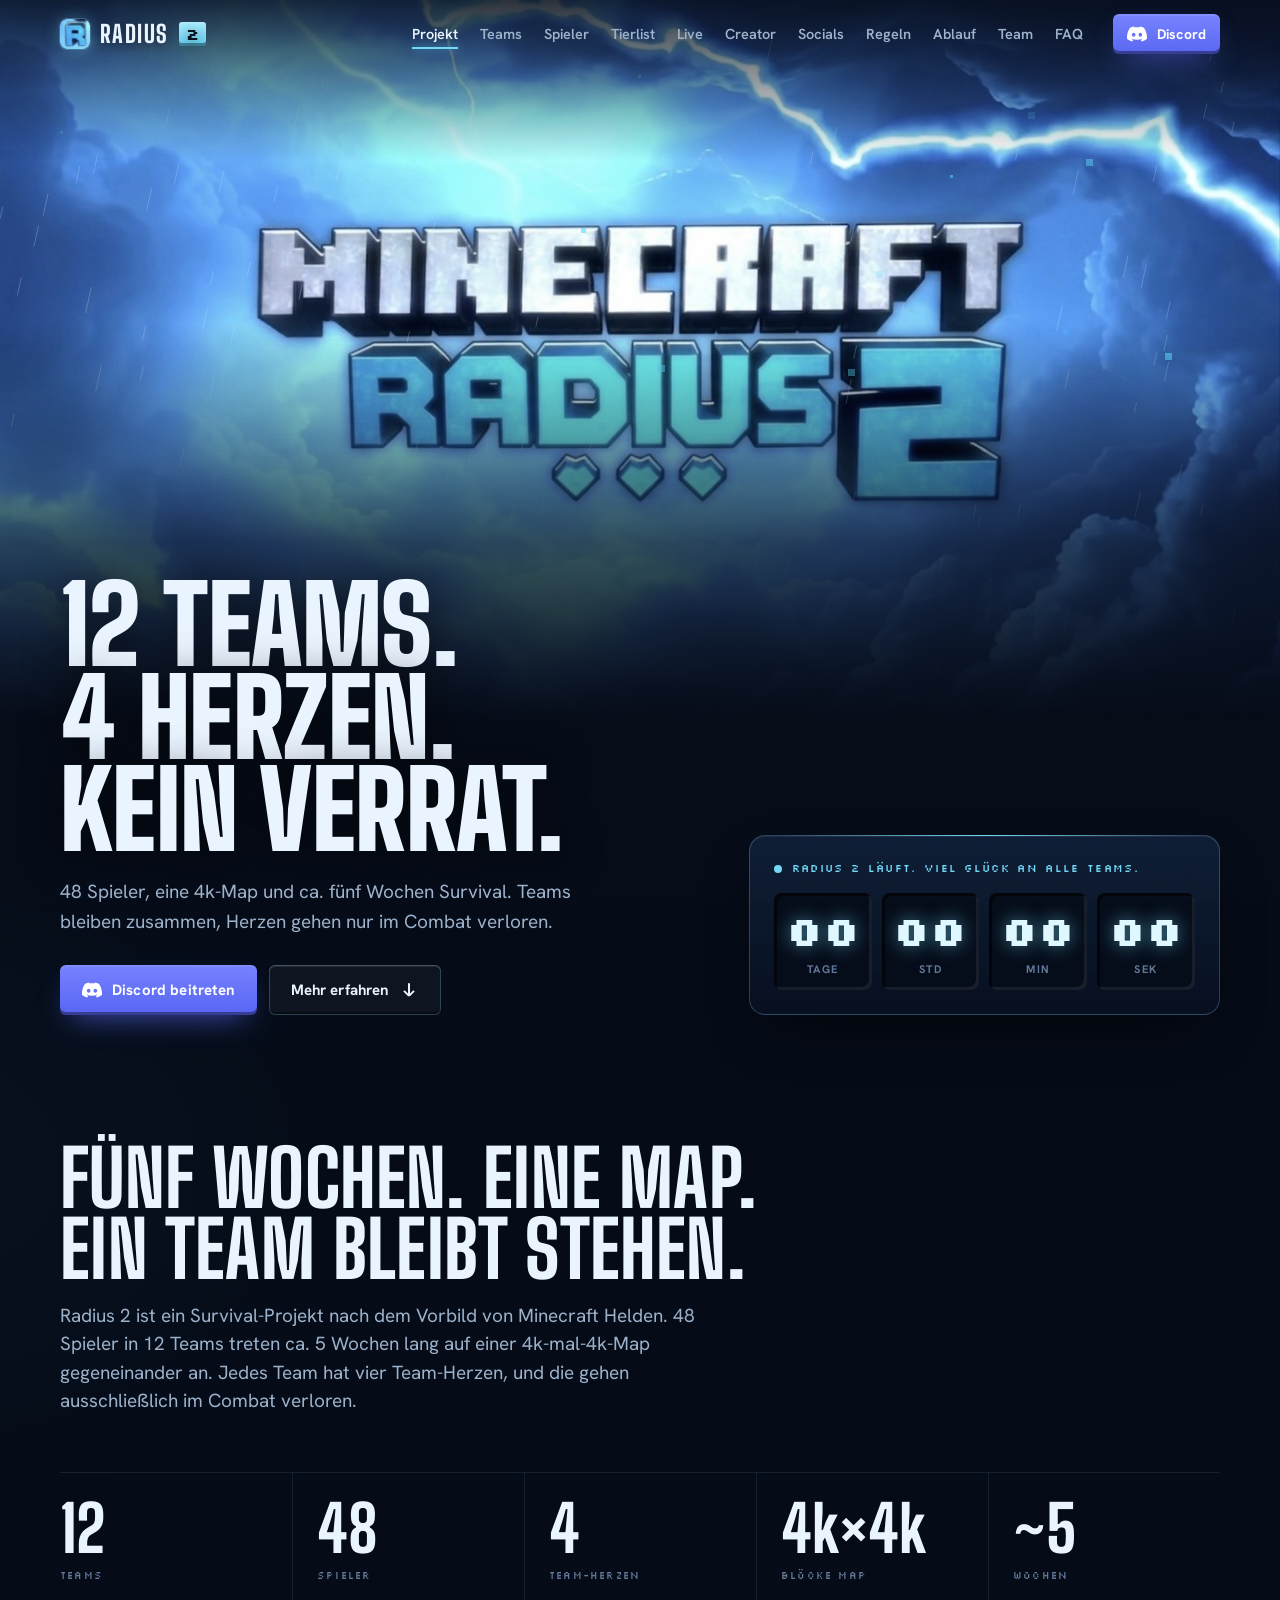
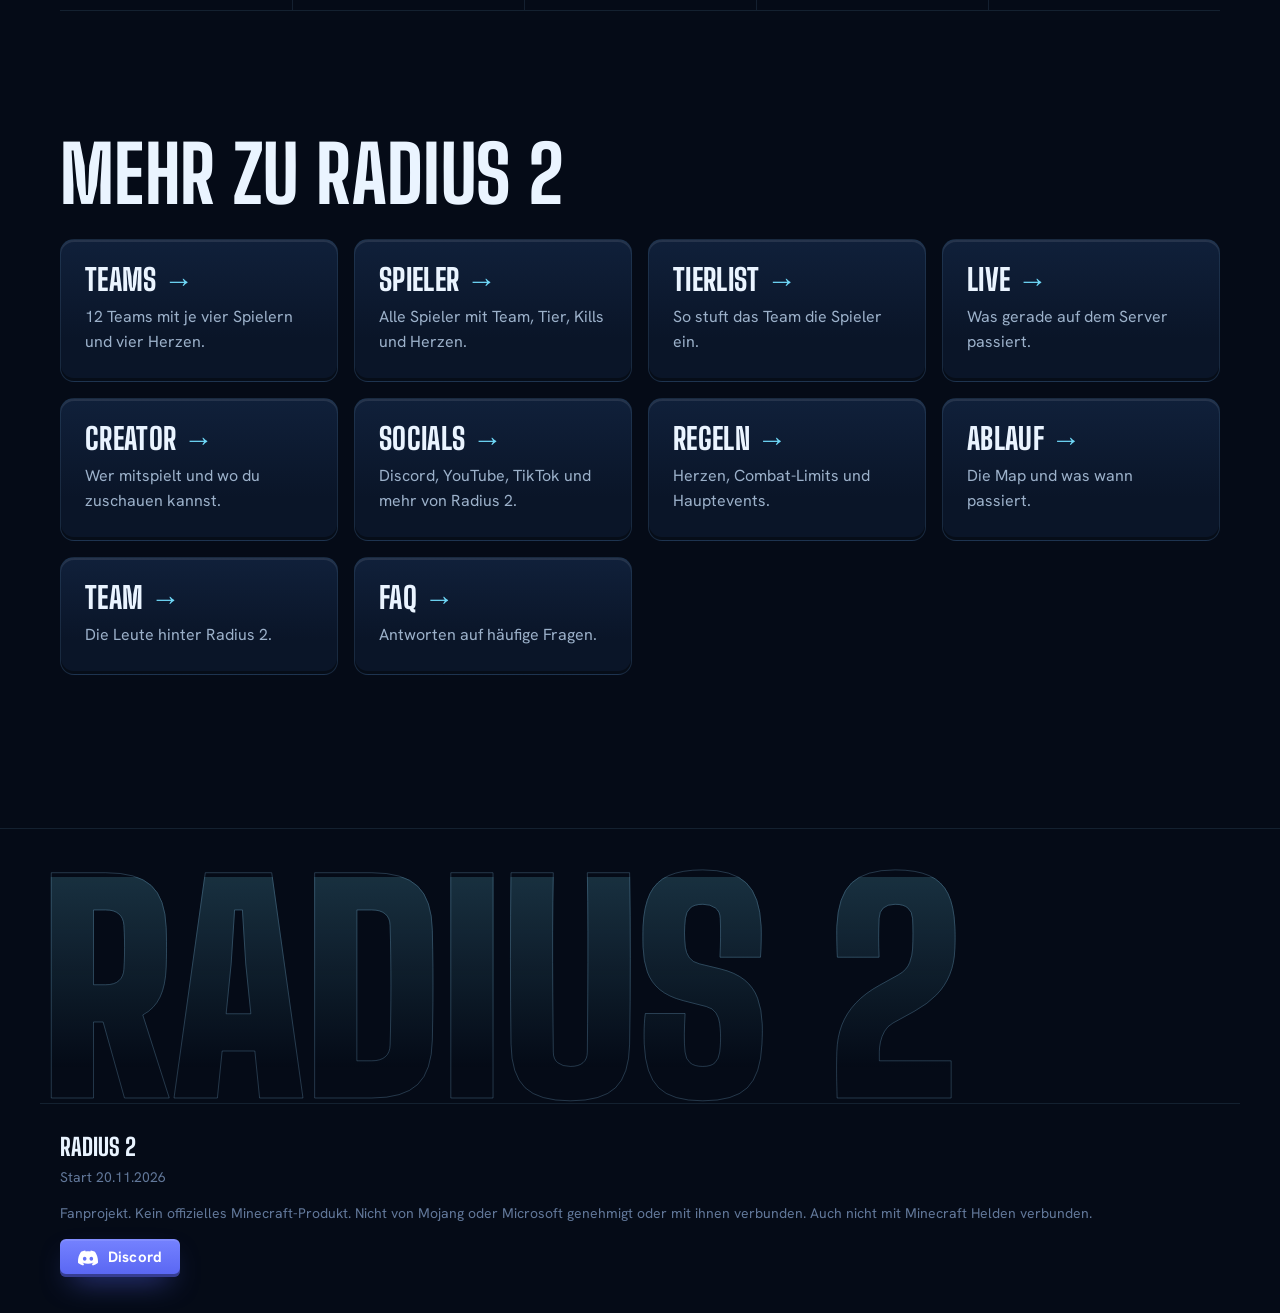
==== commit d7ae78ef: "Design fürs Handy, Tablet und Querformat optimiert Kein Zoom mehr in Eingabefeldern auf iPhones, Log" ====
--- a/site/index.html
+++ b/site/index.html
@@ -9,7 +9,7 @@
 <link rel="icon" type="image/png" sizes="32x32" href="assets/icon-32.png">
 <link rel="apple-touch-icon" href="assets/icon-180.png">
 <link rel="stylesheet" href="css/style.css?v=26">
-<link rel="stylesheet" href="css/theme.css?v=1">
+<link rel="stylesheet" href="css/theme.css?v=2">
 </head>
 <body>
 <nav class="nav" id="nav" aria-label="Hauptnavigation">
--- a/site/css/theme.css
+++ b/site/css/theme.css
@@ -145,10 +145,10 @@
 .page-card p{color:var(--mist);margin-top:10px}
 
 /* ---------- Unterseiten: Sturm-Kopf hinter dem ersten Abschnitt ---------- */
-body.subpage{background:linear-gradient(180deg,rgba(5,11,23,.7) 0,rgba(5,11,23,.8) 220px,var(--night) 640px),url(../assets/logo.jpg) center top/100% auto no-repeat,var(--night);background-color:var(--night)}
+body.subpage{--head-h:min(56.25vw,640px);background:linear-gradient(180deg,rgba(5,11,23,.7) 0,rgba(5,11,23,.82) calc(var(--head-h) * .5),var(--night) calc(var(--head-h) - 2px)),url(../assets/logo.jpg) center top/100% auto no-repeat,var(--night);background-color:var(--night)}
 .subpage main>section:first-child{padding-top:calc(var(--nav-h) + clamp(48px,7vw,96px))}
 .subpage main>section:first-child h2,.subpage main>section:first-child .tier-head h2{font-weight:900;font-size:clamp(54px,9vw,120px);line-height:.86;margin-bottom:18px}
-@media (max-width:760px){body.subpage{background-size:auto,auto 380px,auto}.subpage main>section:first-child{padding-top:calc(var(--nav-h) + 40px)}}
+@media (max-width:760px){body.subpage{--head-h:380px;background-size:auto,auto 380px,auto}.subpage main>section:first-child{padding-top:calc(var(--nav-h) + 40px)}}
 
 /* Login-Leiste fürs Team */
 .tier-login input{background:var(--slot);box-shadow:var(--slot-in);border:0;border-radius:6px;color:var(--frost)}
@@ -202,7 +202,8 @@
 .sc-text strong{font-family:var(--f-display);font-weight:800;font-size:28px;text-transform:uppercase;line-height:1}
 .event{border-radius:12px}
 .ev-head strong{font-family:var(--f-display);font-weight:800;font-size:22px;text-transform:uppercase;letter-spacing:.01em;line-height:1.1}
-.ev-server,.ev-head time{font-family:var(--f-pixel);font-size:10px;letter-spacing:.06em}
+.ev-head time{font-family:var(--f-pixel);font-size:10px;letter-spacing:.06em}
+.ev-server{font:600 11px/1.5 ui-monospace,Consolas,monospace;letter-spacing:0;max-width:100%;min-width:0;overflow:hidden;text-overflow:ellipsis;white-space:nowrap}
 .roster-rank{font-family:var(--f-pixel);font-size:11px;letter-spacing:.14em}
 .roster-card{border-radius:14px}
 .roster-card h4{font-family:var(--f-display);font-weight:800;font-size:24px;text-transform:uppercase;line-height:1}
@@ -274,3 +275,69 @@
   .hud-actions .btn{flex:1 1 100%}
 }
 @media (prefers-reduced-motion:reduce){.hero .hero-media img,.tier-label[data-t="S+"]::after,.cd-live::before{animation:none}}
+
+/* ---------- Handy, Tablet und Touch ---------- */
+html{-webkit-text-size-adjust:100%;text-size-adjust:100%}
+a,button,summary,select,.tchip,.pcard,.team-card{-webkit-tap-highlight-color:transparent}
+.btn,button,.nav-toggle,.tchip,select{touch-action:manipulation}
+img{max-width:100%}
+/* Schwebe-Effekte nur mit Maus, sonst bleiben Karten nach dem Tippen "hängen" */
+@media (hover:none){
+  .btn:hover,.page-card:hover,.rule:hover,.creator-item .chip:hover{transform:none;filter:none}
+}
+/* iPhones zoomen bei Eingabefeldern unter 16px automatisch rein */
+@media (pointer:coarse){
+  input,select,textarea,.tier-login input,.pfield input,.pfield select,.pfield textarea,.pfilter select{font-size:16px}
+}
+@media (max-width:760px){
+  body{font-size:16px}
+  body::after{display:none}            /* Körnung kostet auf Handys Leistung beim Scrollen */
+  section{padding-block:56px 0}
+  .lead,.hud-text,.about .lead{font-size:17px}
+  .nav,.nav.solid{backdrop-filter:none;-webkit-backdrop-filter:none}
+  .nav.solid{background:rgba(5,11,23,.94)}
+  .tier-head{gap:16px}
+  .tier-auth,.tier-login{width:100%}
+  .tier-login input{flex:1 1 auto;width:auto;min-width:0}
+  .tier-login .btn{flex:none}
+  /* Kacheln der Startseite zweispaltig und kompakter */
+  .pages{grid-template-columns:repeat(2,minmax(0,1fr));gap:10px}
+  .page-card{padding:16px 14px 18px;border-radius:12px}
+  .page-card h3{font-size:22px}
+  .page-card p{font-size:14px;line-height:1.45;margin-top:6px}
+  .fact dd{font-size:40px}
+  .fact,.fact+.fact{padding:18px 14px}
+  .faq summary{font-size:17px;padding:18px 44px 18px 0}
+  .rule{padding:22px 20px 24px}
+  .rule h3{font-size:26px}
+  .team-dialog,.player-dialog{width:calc(100% - 24px);max-height:calc(100dvh - 24px);border-radius:14px}
+  footer{margin-top:72px}
+}
+@media (max-width:380px){
+  .wrap,.nav .wrap.nav-inner{padding-inline:max(14px,env(safe-area-inset-left,0px))}
+}
+@media (max-width:340px){
+  .pages{grid-template-columns:1fr}
+  .brand-word{font-size:19px}
+  .countdown .count span{font-size:24px}
+  .countdown .count small{font-size:9px;letter-spacing:.08em}
+  .hud h1{font-size:44px}
+}
+/* Handy quer: Hero nicht höher als der Bildschirm */
+@media (max-height:500px) and (orientation:landscape){
+  .hero .hero-media{max-height:70vh;min-height:0}
+  .hud{margin-top:-40px}
+  .nav .nav-links{max-height:calc(100dvh - var(--nav-h) - 8px)}
+}
+/* Tablets: Startseiten-Kacheln dreispaltig */
+@media (min-width:761px) and (max-width:1060px){
+  .pages{grid-template-columns:repeat(3,minmax(0,1fr))}
+  .hud h1{font-size:clamp(56px,9vw,88px)}
+}
+/* Team-Karten: nie so schmal, dass Namen umbrechen */
+@media (min-width:561px) and (max-width:960px){.teams{grid-template-columns:repeat(2,minmax(0,1fr))}}
+@media (max-width:560px){.teams{grid-template-columns:1fr}}
+.team-card li{min-width:0}
+/* Live-Events: lange Server-ID darf die Karte nicht verbreitern */
+.ev-body,.ev-head{min-width:0}
+.events{grid-template-columns:minmax(0,1fr)}
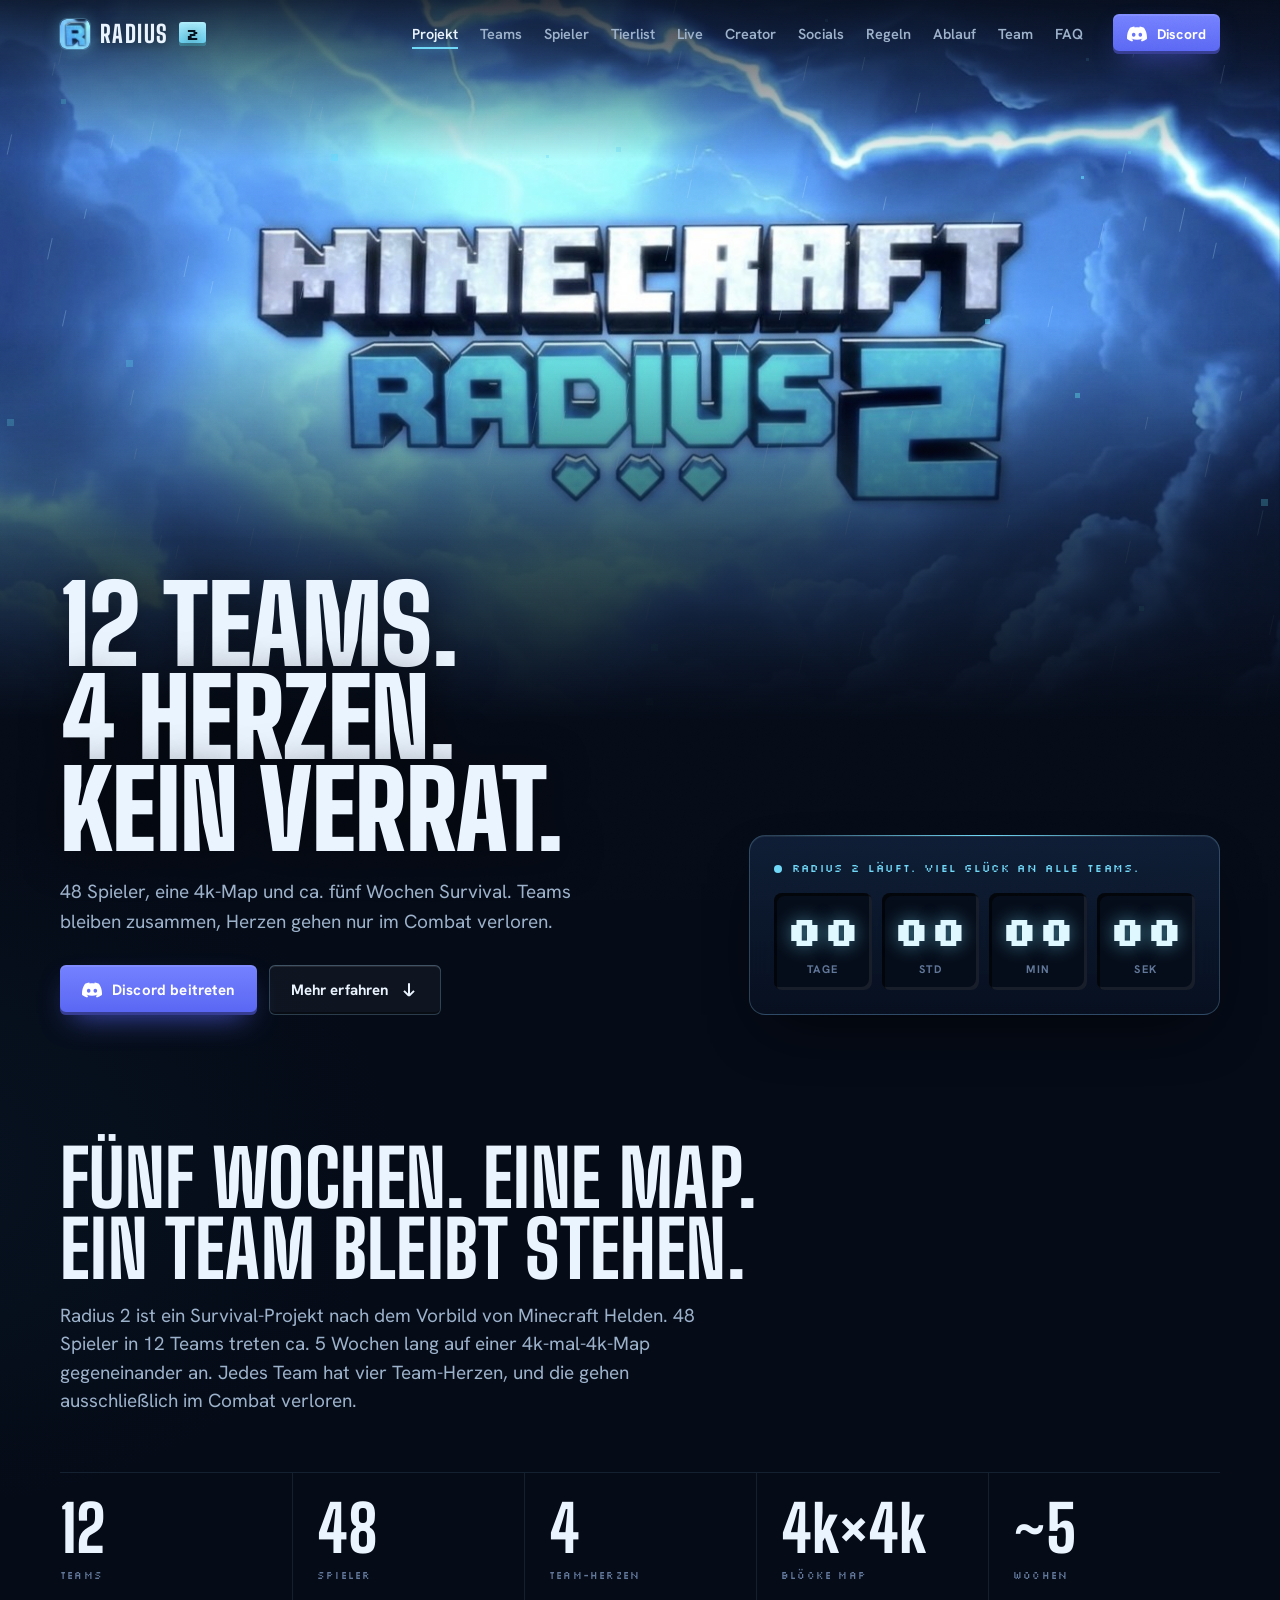
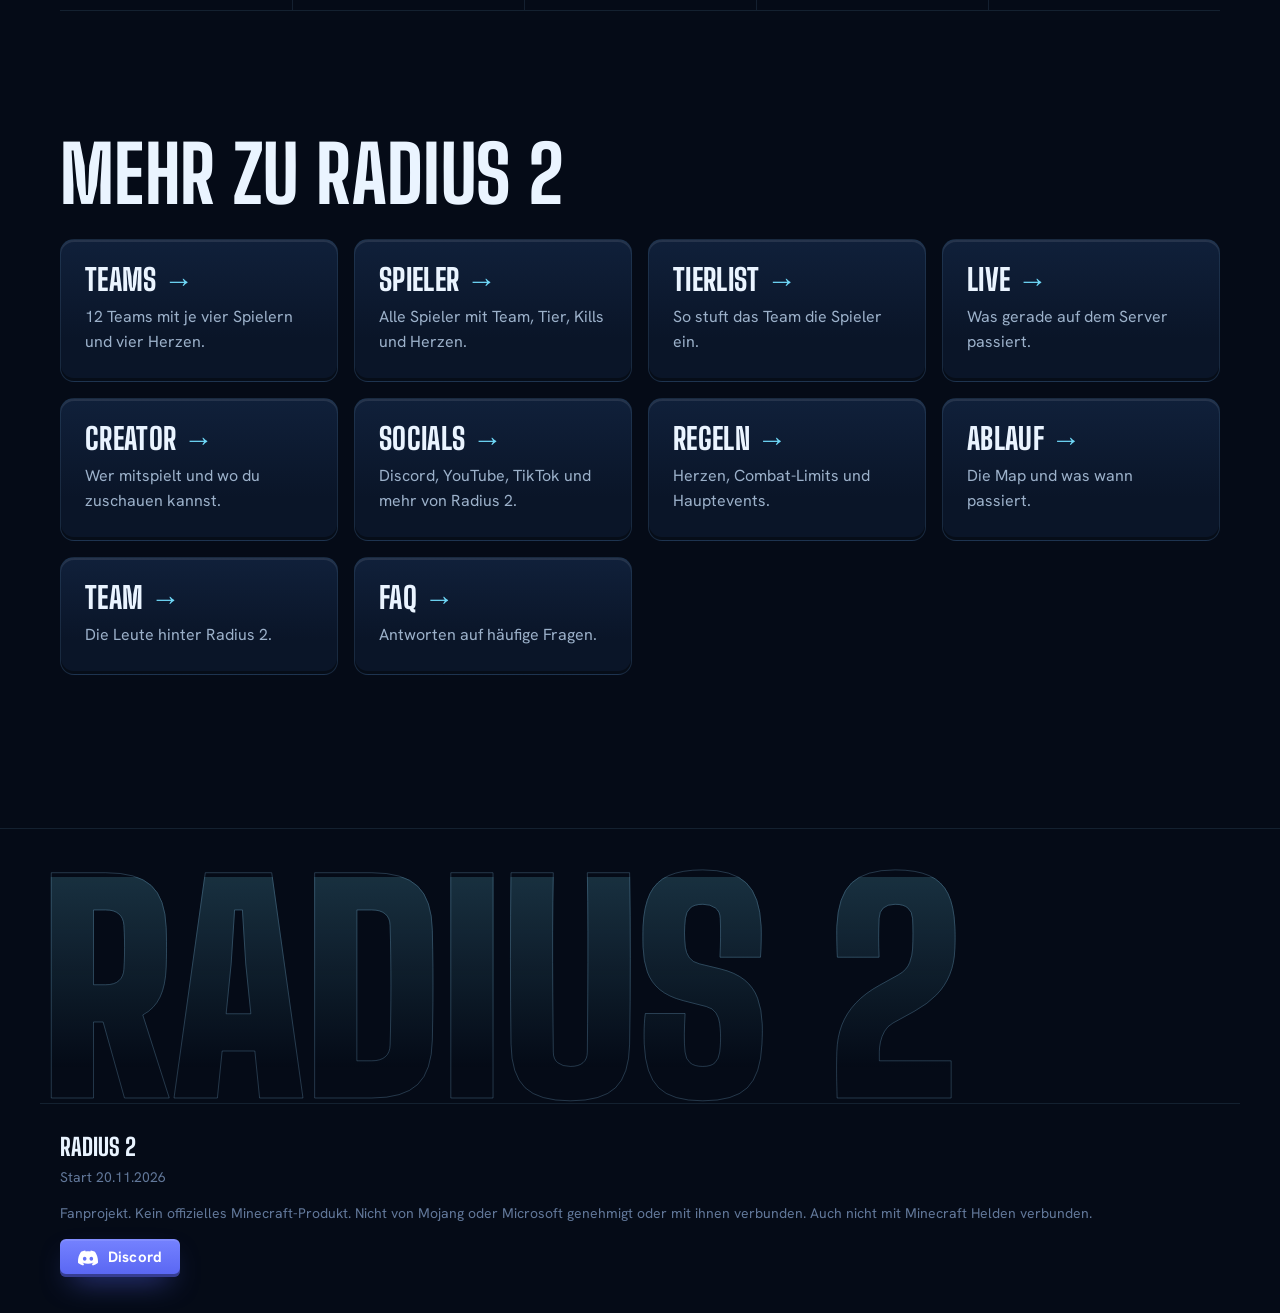
==== commit b5d52e7d: "Tiers in gut lesbarer Schrift Tier-Labels und -Badges nutzen Big Shoulders statt der Pixel-Schrift, " ====
--- a/site/index.html
+++ b/site/index.html
@@ -9,7 +9,7 @@
 <link rel="icon" type="image/png" sizes="32x32" href="assets/icon-32.png">
 <link rel="apple-touch-icon" href="assets/icon-180.png">
 <link rel="stylesheet" href="css/style.css?v=26">
-<link rel="stylesheet" href="css/theme.css?v=2">
+<link rel="stylesheet" href="css/theme.css?v=3">
 </head>
 <body>
 <nav class="nav" id="nav" aria-label="Hauptnavigation">
--- a/site/css/theme.css
+++ b/site/css/theme.css
@@ -171,15 +171,15 @@
 .pcard .mc{font-size:13px;color:var(--dim)}
 .pcard.clickable:hover{border-color:var(--edge-strong)}
 .pfilter select,.pfield select,.pfield input,.pfield textarea{background:var(--slot);box-shadow:var(--slot-in);border:0;border-radius:6px}
-.tier-badge{box-shadow:var(--bevel);border-radius:4px;font-family:var(--f-pixel)}
-.gen-tag{font-family:var(--f-pixel);font-size:9px;letter-spacing:.08em;border-radius:3px}
+.tier-badge{box-shadow:var(--bevel);border-radius:4px;font-family:var(--f-display);font-weight:900;letter-spacing:.02em}
+.gen-tag{font-family:var(--f-pixel);font-size:9px;letter-spacing:.06em;border-radius:3px;white-space:nowrap}
 
 /* ---------- Tierlist ---------- */
 .tierlist{display:grid;gap:8px;border:0;background:none;border-radius:0;overflow:visible}
 .tier-row{grid-template-columns:96px 1fr;min-height:104px;border:1px solid var(--edge);border-top:1px solid var(--edge);border-radius:12px;overflow:hidden;
   background:linear-gradient(90deg,rgba(16,32,58,.9),var(--deep) 40%);box-shadow:var(--bevel)}
 .tier-row:first-child{border-top:1px solid var(--edge)}
-.tier-label{font-family:var(--f-pixel);font-weight:700;font-size:28px;color:var(--ink);
+.tier-label{font-family:var(--f-display);font-weight:900;font-size:40px;letter-spacing:.02em;line-height:1;color:var(--ink);
   background:linear-gradient(180deg,color-mix(in srgb,var(--t) 100%,#fff 18%),var(--t));
   box-shadow:inset 0 3px 0 rgba(255,255,255,.35),inset 0 -5px 0 rgba(0,0,0,.25),inset -3px 0 0 rgba(0,0,0,.12)}
 .tier-label[data-t="S+"]{position:relative;overflow:hidden;background:linear-gradient(135deg,#ffffff,#ff9aa8 45%,var(--t));text-shadow:0 0 10px rgba(255,255,255,.7)}
@@ -192,7 +192,7 @@
 .tchip .mc-head{padding:0;box-shadow:none;background:none}
 .tierlist.editing .tchip.sel{box-shadow:var(--slot-in),0 0 0 2px var(--bolt),0 0 20px rgba(111,216,247,.6)}
 .tier-row.over{background:rgba(111,216,247,.08)}
-@media (max-width:620px){.tier-row{grid-template-columns:60px 1fr;min-height:84px}.tier-label{font-size:20px}}
+@media (max-width:620px){.tier-row{grid-template-columns:60px 1fr;min-height:84px}.tier-label{font-size:30px}}
 
 /* ---------- Creator, Socials, Live, Team ---------- */
 .creator-item .chip{padding:14px 16px}
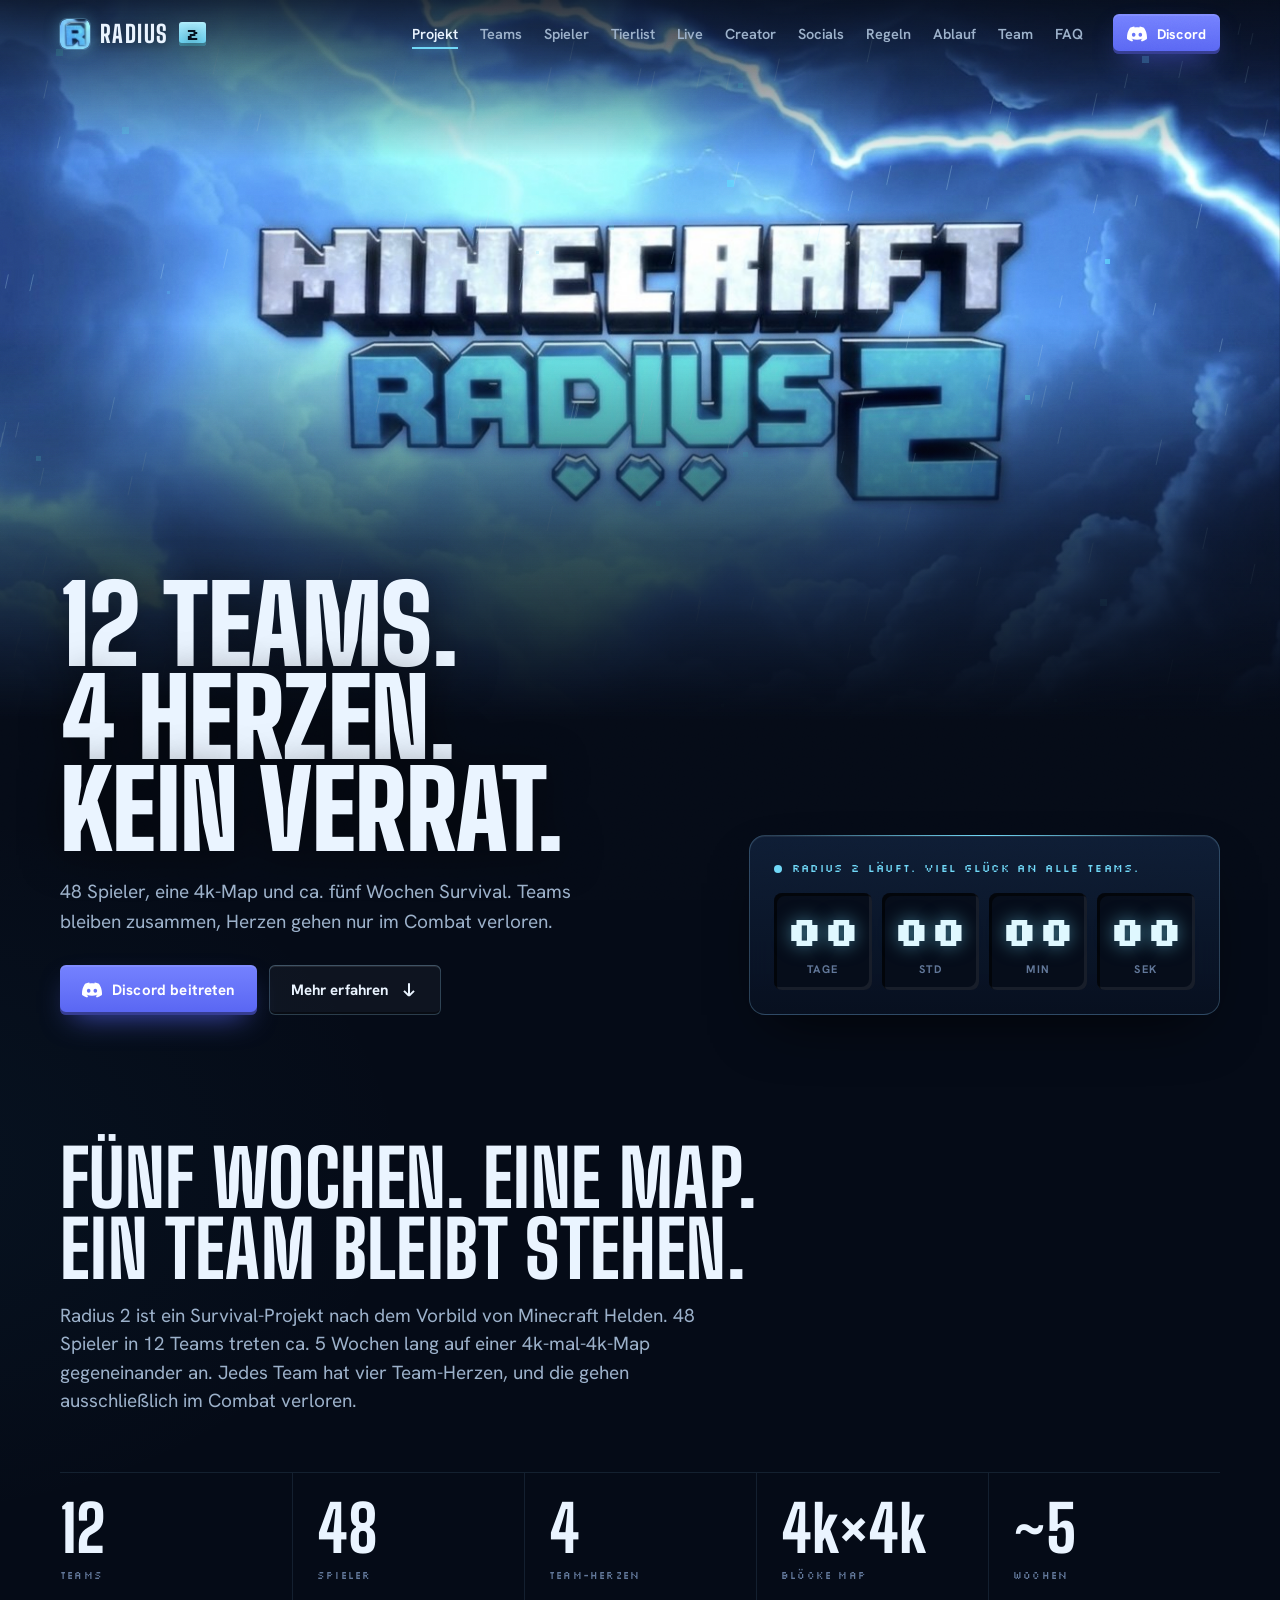
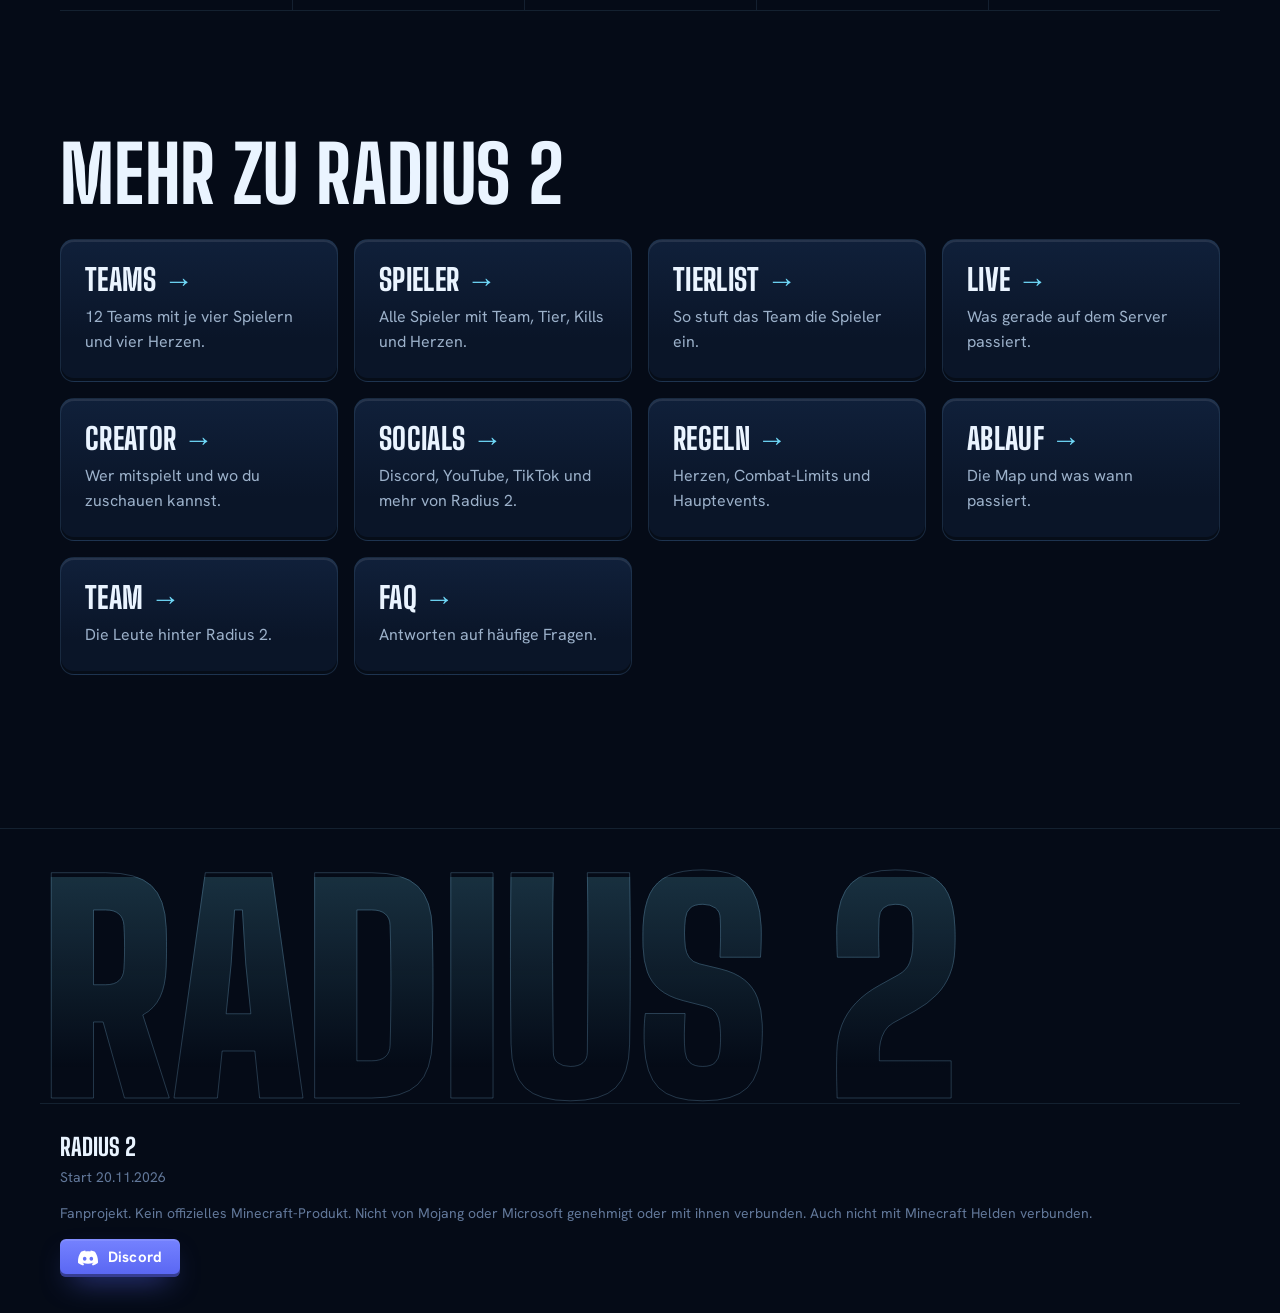
==== commit b474cddb: "Tierlist zeigt nur Köpfe Name steht im Tooltip, Klick (oder Enter) öffnet das Spieler-Profil. Bearbe" ====
--- a/site/index.html
+++ b/site/index.html
@@ -9,7 +9,7 @@
 <link rel="icon" type="image/png" sizes="32x32" href="assets/icon-32.png">
 <link rel="apple-touch-icon" href="assets/icon-180.png">
 <link rel="stylesheet" href="css/style.css?v=26">
-<link rel="stylesheet" href="css/theme.css?v=3">
+<link rel="stylesheet" href="css/theme.css?v=4">
 </head>
 <body>
 <nav class="nav" id="nav" aria-label="Hauptnavigation">
--- a/site/css/theme.css
+++ b/site/css/theme.css
@@ -341,3 +341,10 @@
 /* Live-Events: lange Server-ID darf die Karte nicht verbreitern */
 .ev-body,.ev-head{min-width:0}
 .events{grid-template-columns:minmax(0,1fr)}
+/* Tierlist: nur Köpfe, Profil per Klick */
+.tchip{padding:5px;gap:0;border-radius:8px;transition:transform .15s,box-shadow .15s}
+.tchip .mc-head{width:44px;height:44px;border-radius:4px;image-rendering:pixelated}
+.tierlist:not(.editing) .tchip:hover,.tchip:focus-visible{transform:translateY(-2px);box-shadow:var(--slot-in),0 0 0 2px var(--ice),0 0 18px rgba(111,216,247,.45)}
+.tchip:focus-visible{outline:none}
+.tier-zone{gap:8px}
+@media (max-width:620px){.tchip{padding:4px}.tchip .mc-head{width:36px;height:36px}.tier-zone{gap:6px;padding:10px}}
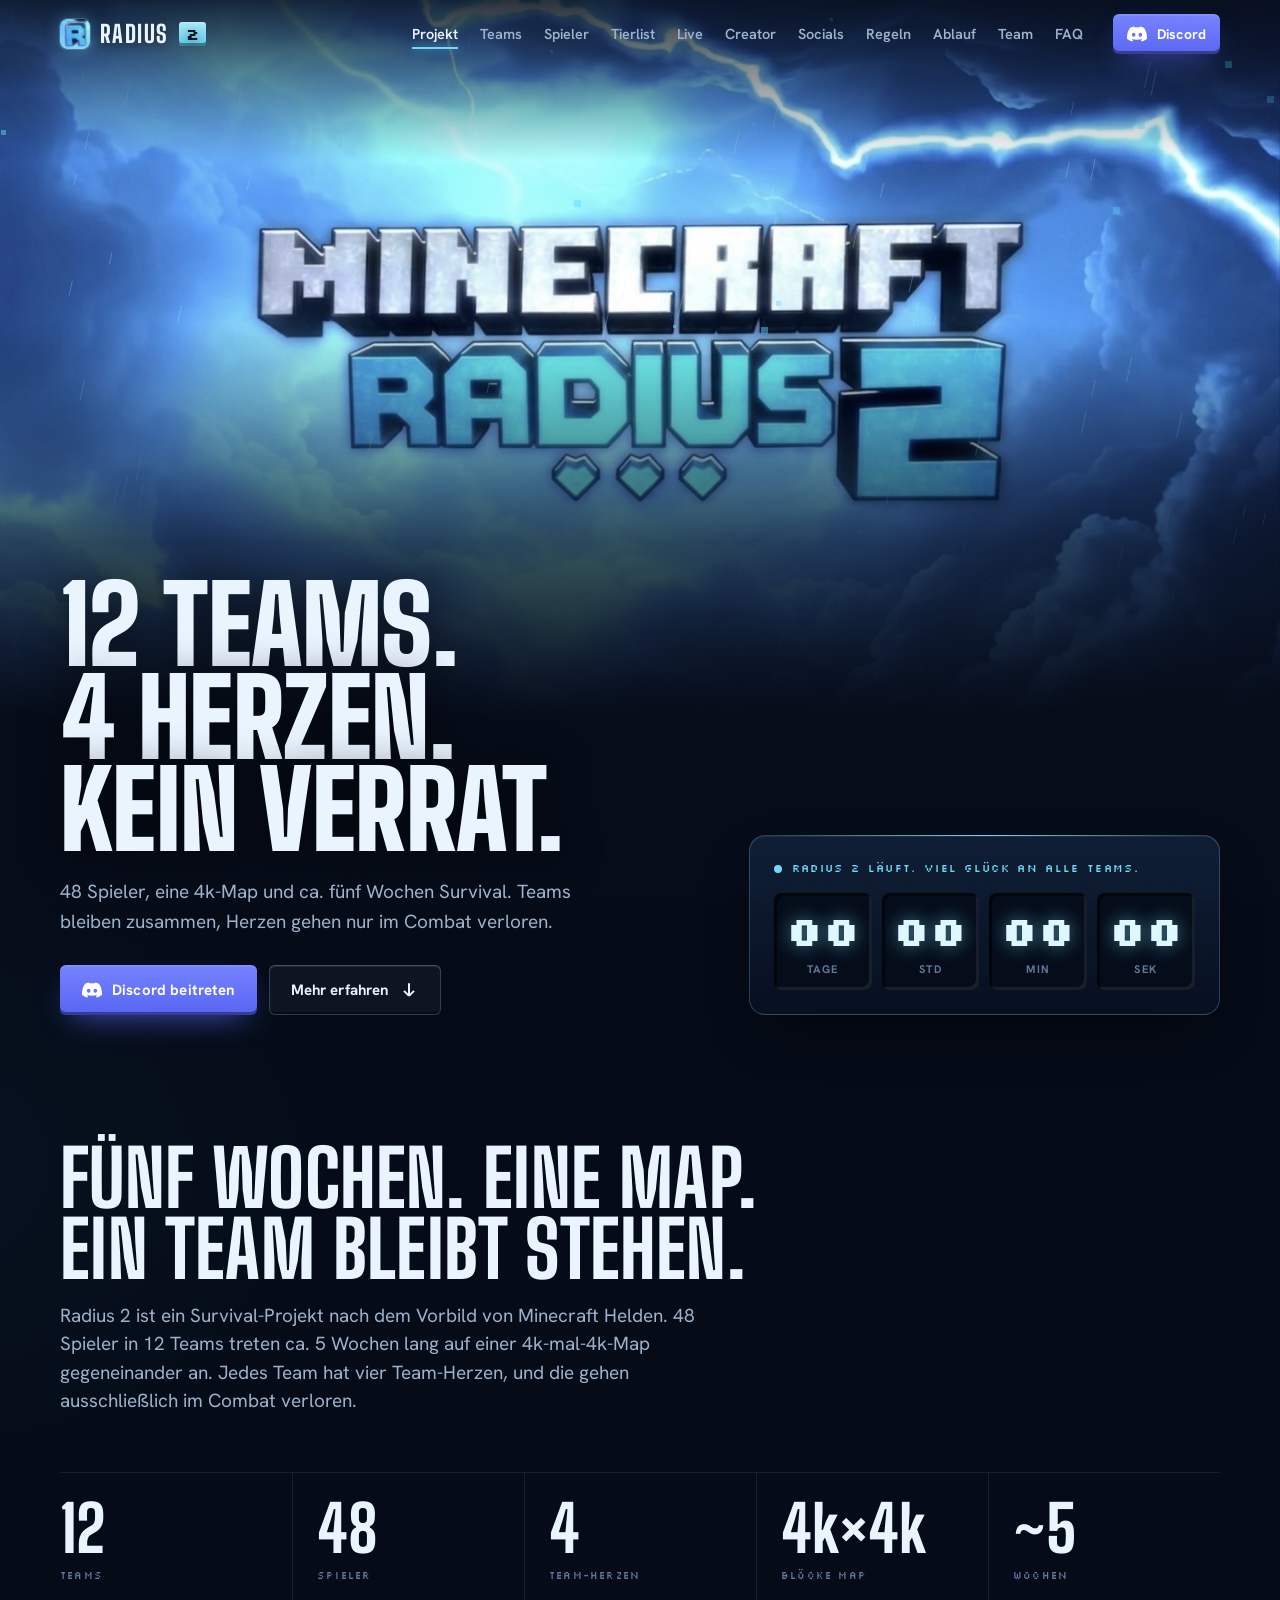
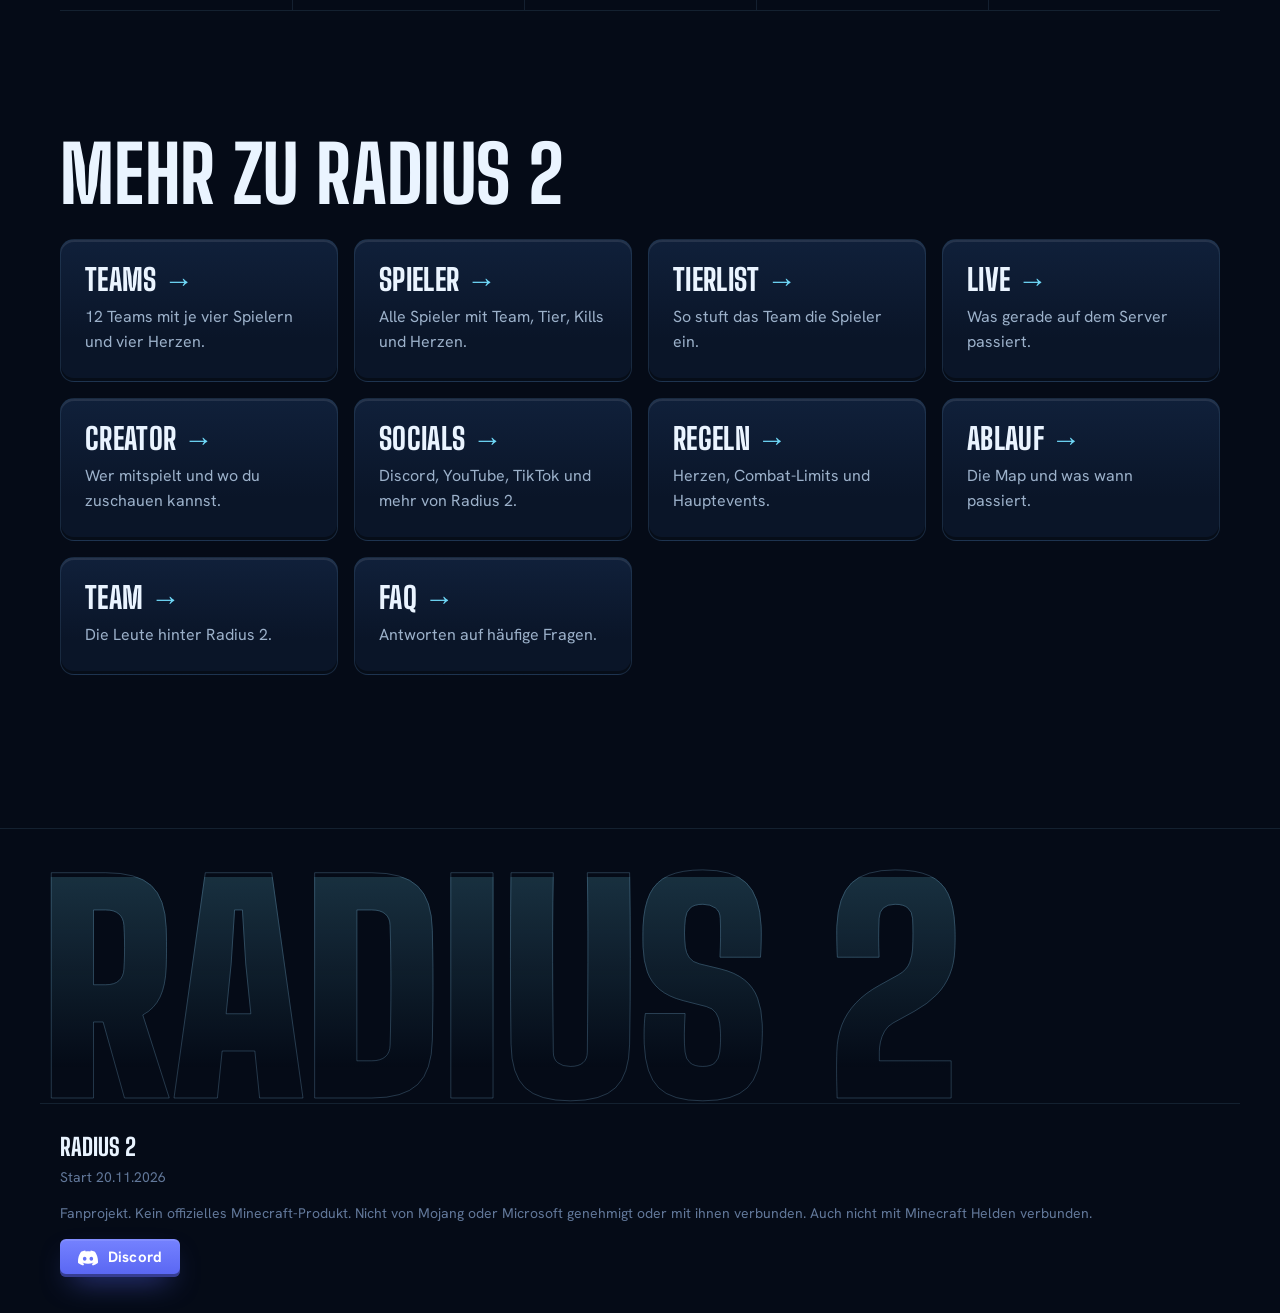
==== commit d6ce4652: "Größere Köpfe in der Tierlist Co-Authored-By: Claude Opus 5.5 <noreply@anthropic.com>" ====
--- a/site/index.html
+++ b/site/index.html
@@ -9,7 +9,7 @@
 <link rel="icon" type="image/png" sizes="32x32" href="assets/icon-32.png">
 <link rel="apple-touch-icon" href="assets/icon-180.png">
 <link rel="stylesheet" href="css/style.css?v=26">
-<link rel="stylesheet" href="css/theme.css?v=4">
+<link rel="stylesheet" href="css/theme.css?v=5">
 </head>
 <body>
 <nav class="nav" id="nav" aria-label="Hauptnavigation">
--- a/site/css/theme.css
+++ b/site/css/theme.css
@@ -343,8 +343,8 @@
 .events{grid-template-columns:minmax(0,1fr)}
 /* Tierlist: nur Köpfe, Profil per Klick */
 .tchip{padding:5px;gap:0;border-radius:8px;transition:transform .15s,box-shadow .15s}
-.tchip .mc-head{width:44px;height:44px;border-radius:4px;image-rendering:pixelated}
+.tchip .mc-head{width:68px;height:68px;border-radius:4px;image-rendering:pixelated}
 .tierlist:not(.editing) .tchip:hover,.tchip:focus-visible{transform:translateY(-2px);box-shadow:var(--slot-in),0 0 0 2px var(--ice),0 0 18px rgba(111,216,247,.45)}
 .tchip:focus-visible{outline:none}
 .tier-zone{gap:8px}
-@media (max-width:620px){.tchip{padding:4px}.tchip .mc-head{width:36px;height:36px}.tier-zone{gap:6px;padding:10px}}
+@media (max-width:620px){.tchip{padding:4px}.tchip .mc-head{width:50px;height:50px}.tier-zone{gap:6px;padding:10px}}
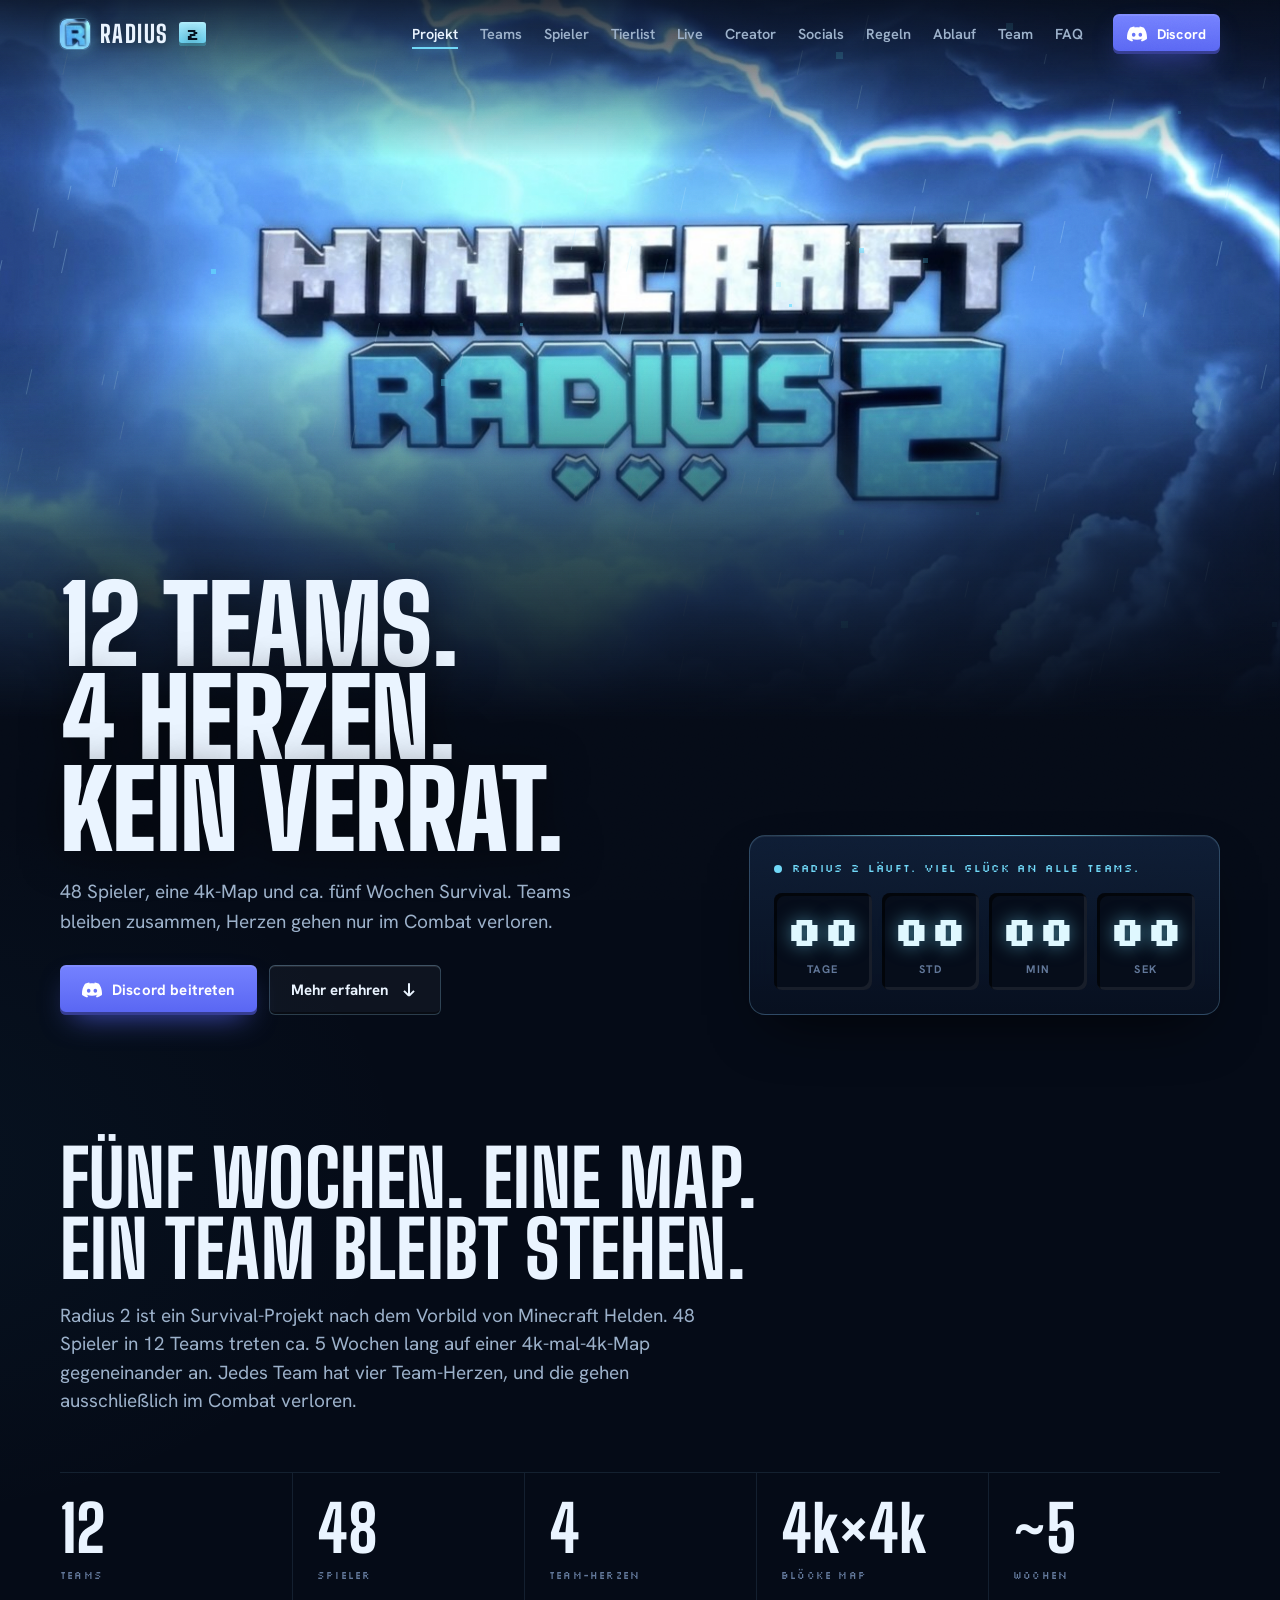
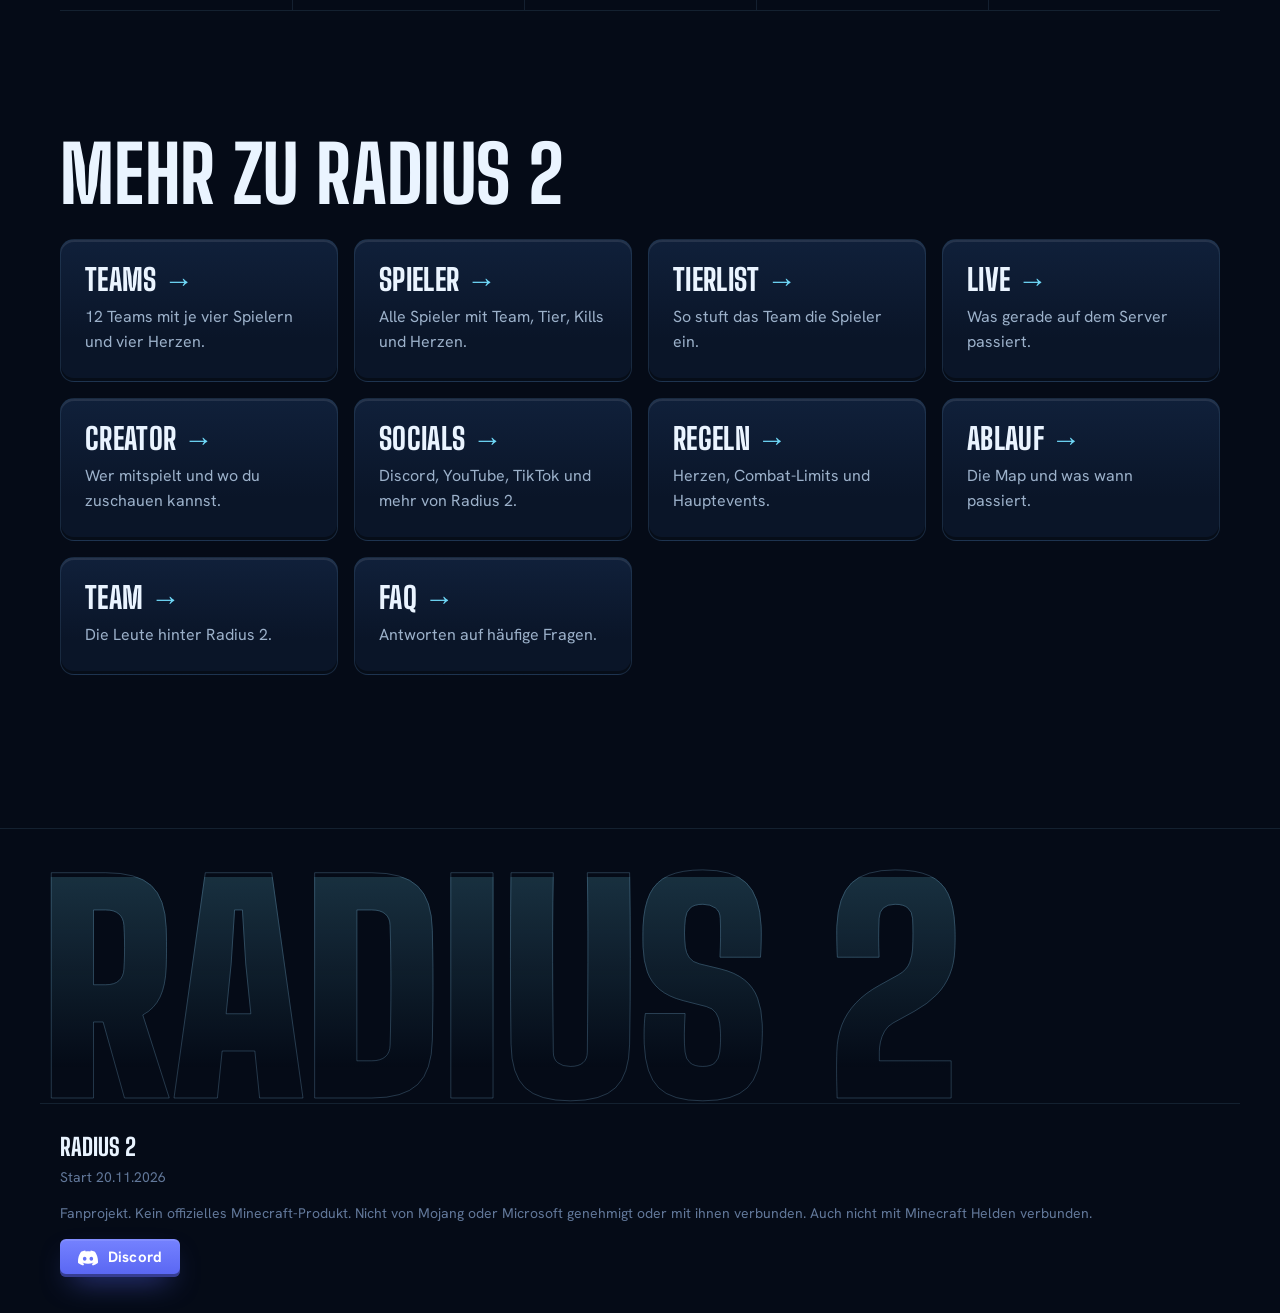
==== commit 88fa86c9: "Tierlist: Profil auch im Bearbeiten-Modus ansehen Kleiner i-Knopf an jedem Kopf öffnet das Profil, K" ====
--- a/site/index.html
+++ b/site/index.html
@@ -9,7 +9,7 @@
 <link rel="icon" type="image/png" sizes="32x32" href="assets/icon-32.png">
 <link rel="apple-touch-icon" href="assets/icon-180.png">
 <link rel="stylesheet" href="css/style.css?v=26">
-<link rel="stylesheet" href="css/theme.css?v=5">
+<link rel="stylesheet" href="css/theme.css?v=6">
 </head>
 <body>
 <nav class="nav" id="nav" aria-label="Hauptnavigation">
--- a/site/css/theme.css
+++ b/site/css/theme.css
@@ -348,3 +348,10 @@
 .tchip:focus-visible{outline:none}
 .tier-zone{gap:8px}
 @media (max-width:620px){.tchip{padding:4px}.tchip .mc-head{width:50px;height:50px}.tier-zone{gap:6px;padding:10px}}
+/* Bearbeiten: kleiner Profil-Knopf oben rechts am Kopf */
+.tchip{position:relative}
+.tchip-info{position:absolute;top:-7px;right:-7px;width:24px;height:24px;padding:0;border:0;border-radius:50%;cursor:pointer;
+  font:700 13px/24px var(--f-body);font-style:italic;text-align:center;color:var(--ink);background:linear-gradient(#a9ecfc,#5fcdf0);
+  box-shadow:var(--bevel),0 2px 8px rgba(0,0,0,.5);z-index:1}
+.tchip-info:hover,.tchip-info:focus-visible{filter:brightness(1.12);outline:2px solid var(--bolt);outline-offset:1px}
+@media (pointer:coarse){.tchip-info{width:28px;height:28px;line-height:28px;top:-9px;right:-9px}}
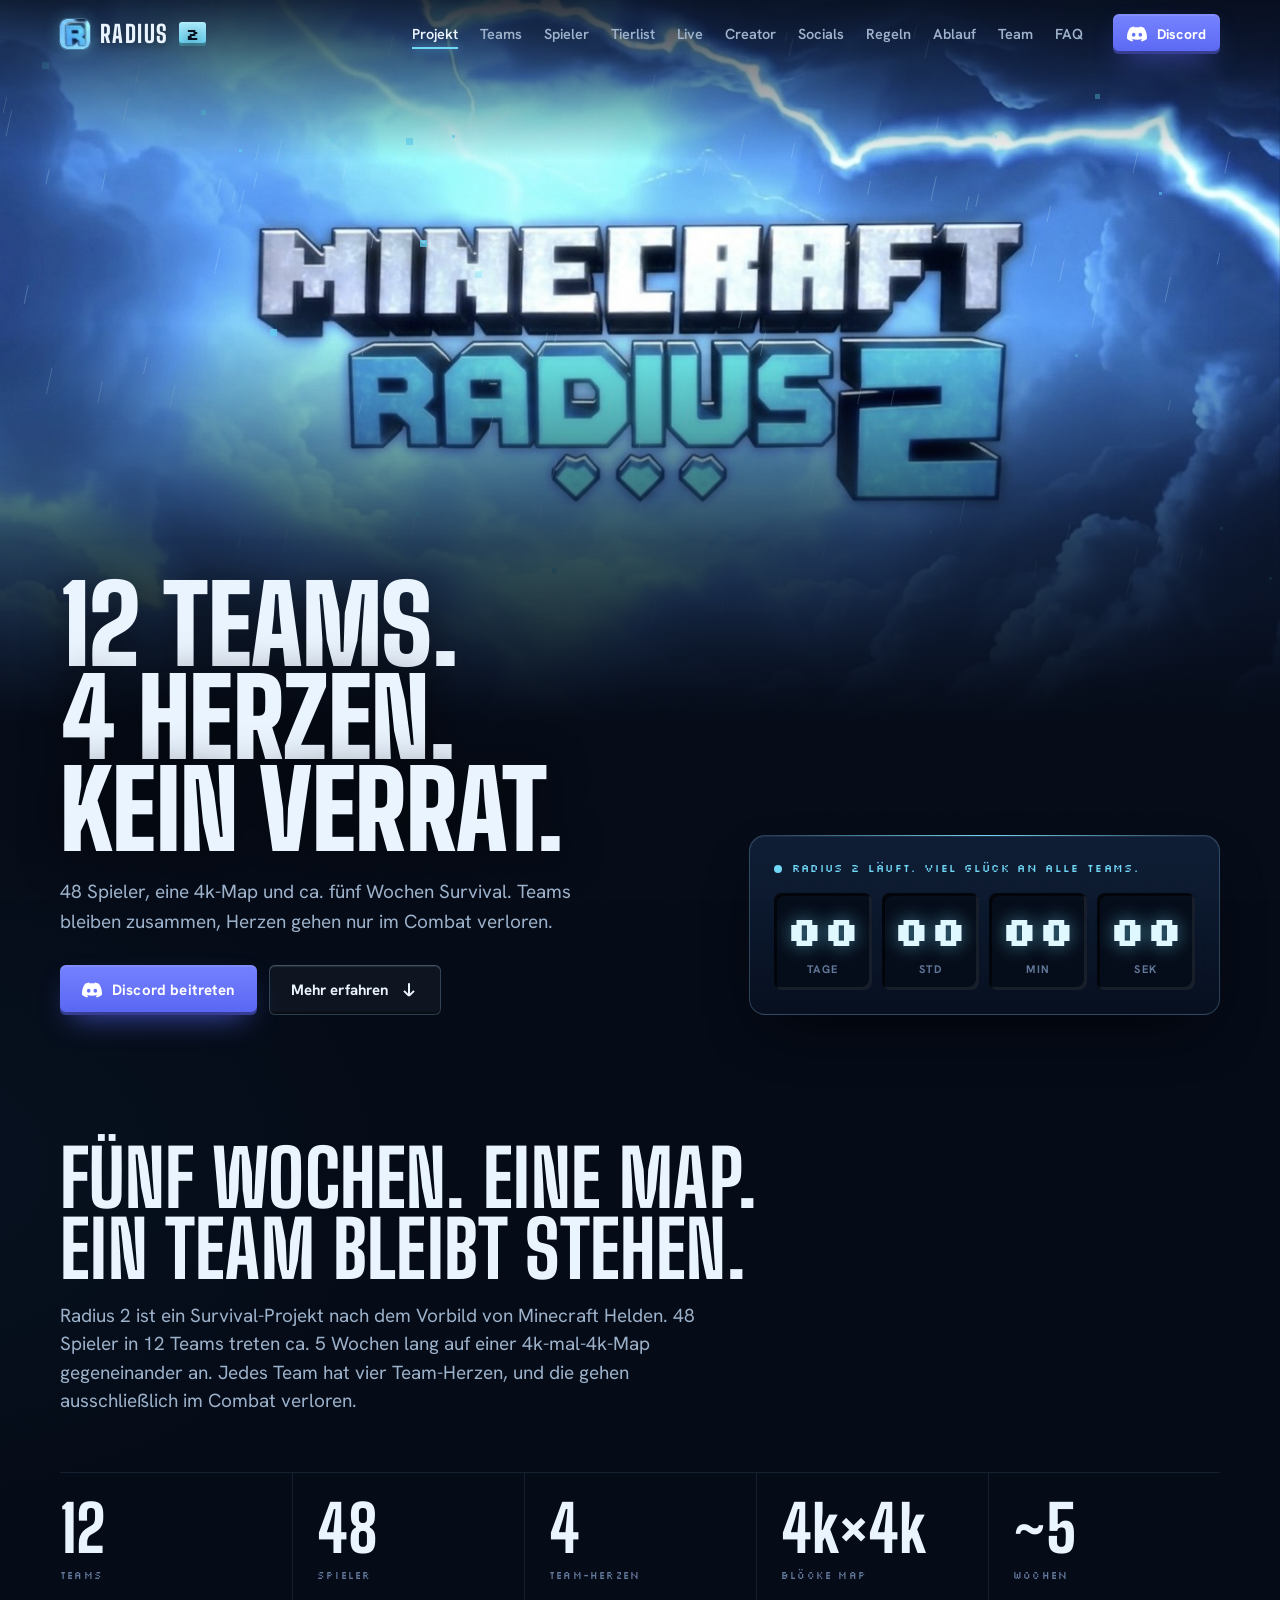
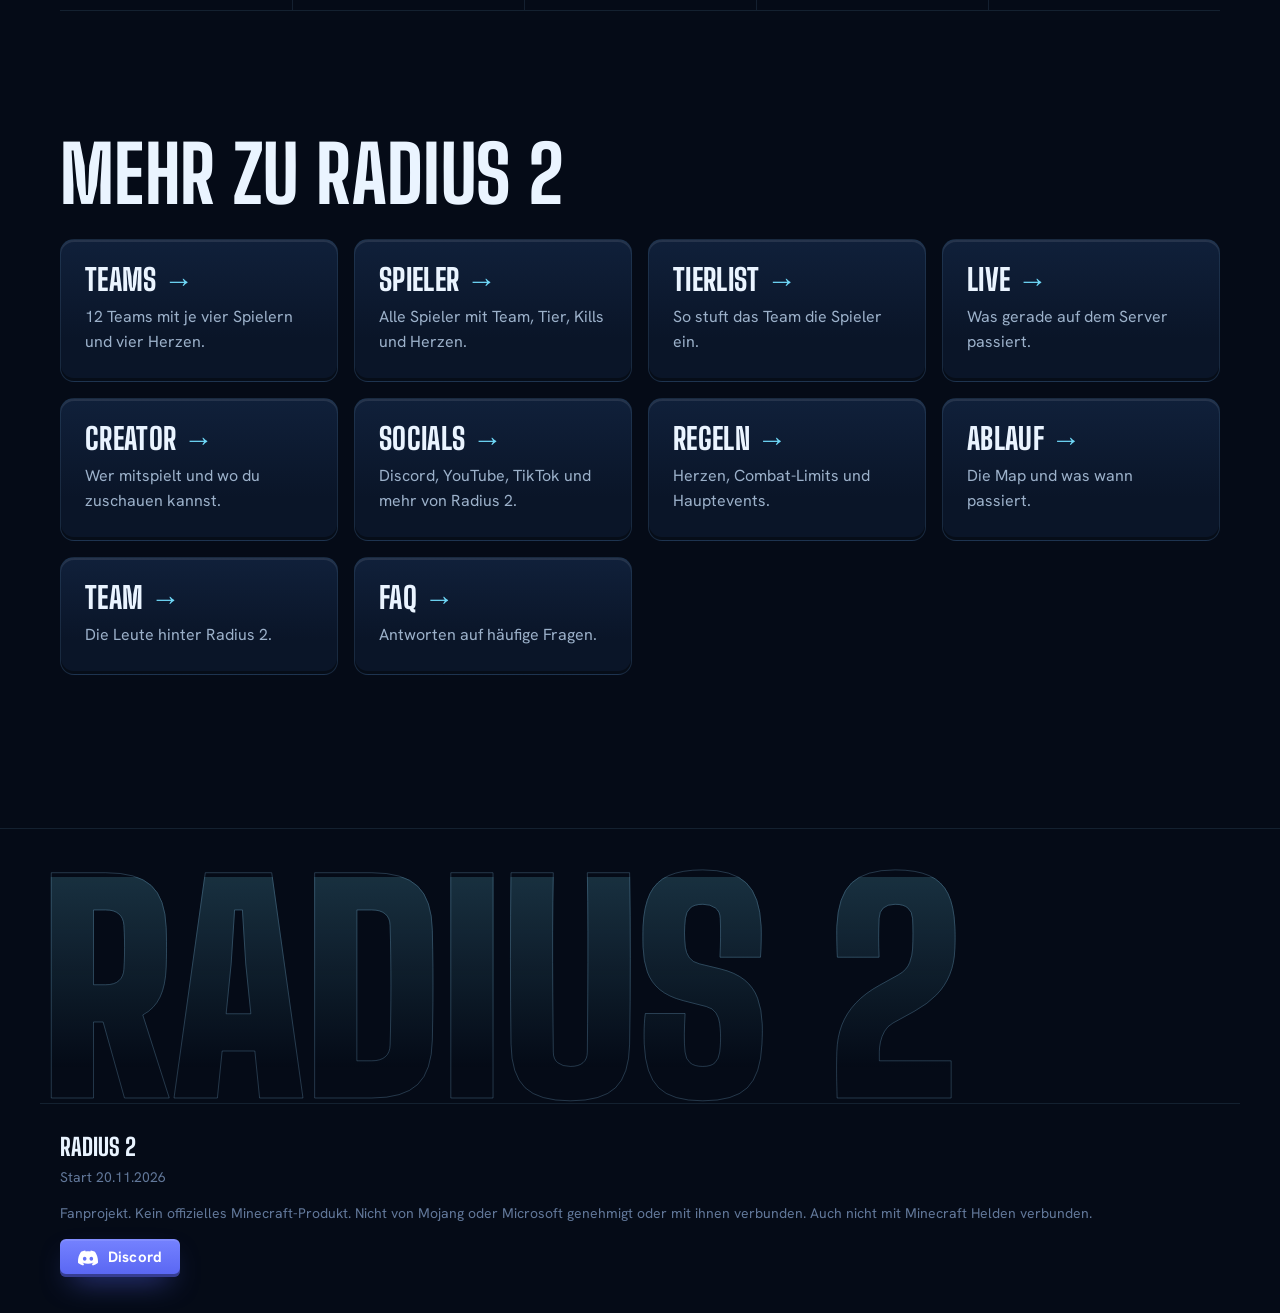
==== commit 84393705: "Regeln über die Website bearbeiten Das Team kann auf regeln.html nach dem Login Regeln bearbeiten, l" ====
--- a/site/index.html
+++ b/site/index.html
@@ -9,7 +9,7 @@
 <link rel="icon" type="image/png" sizes="32x32" href="assets/icon-32.png">
 <link rel="apple-touch-icon" href="assets/icon-180.png">
 <link rel="stylesheet" href="css/style.css?v=26">
-<link rel="stylesheet" href="css/theme.css?v=6">
+<link rel="stylesheet" href="css/theme.css?v=7">
 </head>
 <body>
 <nav class="nav" id="nav" aria-label="Hauptnavigation">
--- a/site/css/theme.css
+++ b/site/css/theme.css
@@ -355,3 +355,19 @@
   box-shadow:var(--bevel),0 2px 8px rgba(0,0,0,.5);z-index:1}
 .tchip-info:hover,.tchip-info:focus-visible{filter:brightness(1.12);outline:2px solid var(--bolt);outline-offset:1px}
 @media (pointer:coarse){.tchip-info{width:28px;height:28px;line-height:28px;top:-9px;right:-9px}}
+/* Regeln bearbeiten (nur Team) */
+.rule-text{white-space:pre-line}
+.rule-tools{display:flex;flex-wrap:wrap;gap:6px;margin-top:auto;padding-top:8px;border-top:1px solid var(--edge)}
+.rule-tool{font:600 13px var(--f-body);color:var(--frost);background:rgba(255,255,255,.05);border:1px solid var(--edge-strong);border-radius:6px;padding:7px 10px;min-height:34px;cursor:pointer}
+.rule-tool:hover:not(:disabled){border-color:var(--ice);color:var(--ice)}
+.rule-tool:disabled{opacity:.35;cursor:default}
+.rule-tool.danger{margin-left:auto;color:#ff9aa8;border-color:rgba(255,120,140,.35)}
+.rule-tool.danger:hover{color:#fff;background:rgba(255,80,100,.25);border-color:#ff7a8c}
+.rule-add{align-items:stretch;justify-content:center;padding:0;background:none;border:1px dashed var(--edge-strong);box-shadow:none}
+.rule-add-btn{flex:1;min-height:120px;font:800 24px var(--f-display);text-transform:uppercase;letter-spacing:.02em;color:var(--ice);background:none;border:0;border-radius:14px;cursor:pointer}
+.rule-add-btn:hover{background:rgba(111,216,247,.06)}
+.rule-editing{border-color:var(--ice)}
+.rule-form{display:flex;flex-direction:column;gap:12px}
+.rule-form input,.rule-form textarea{width:100%;box-sizing:border-box}
+.rule-actions{display:flex;flex-wrap:wrap;gap:8px}
+.rule-actions .btn{padding:11px 16px;font-size:14px}
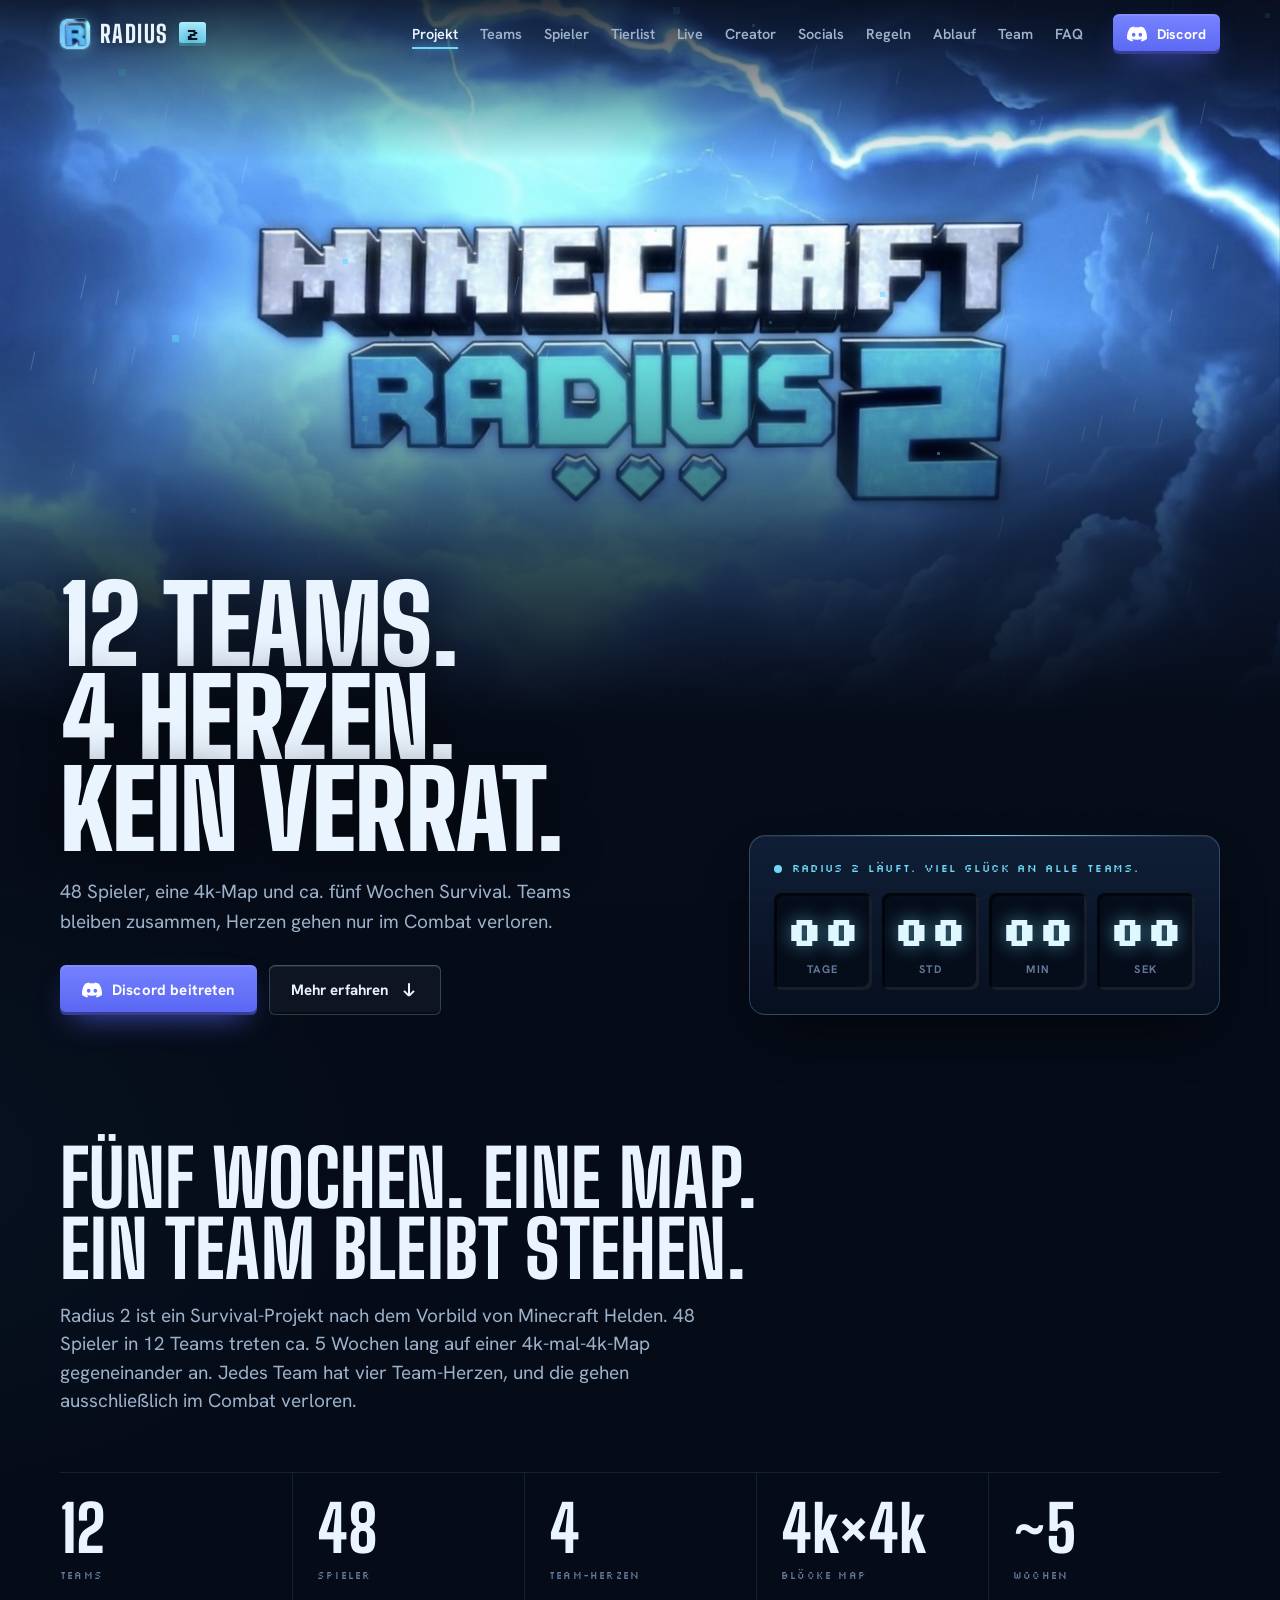
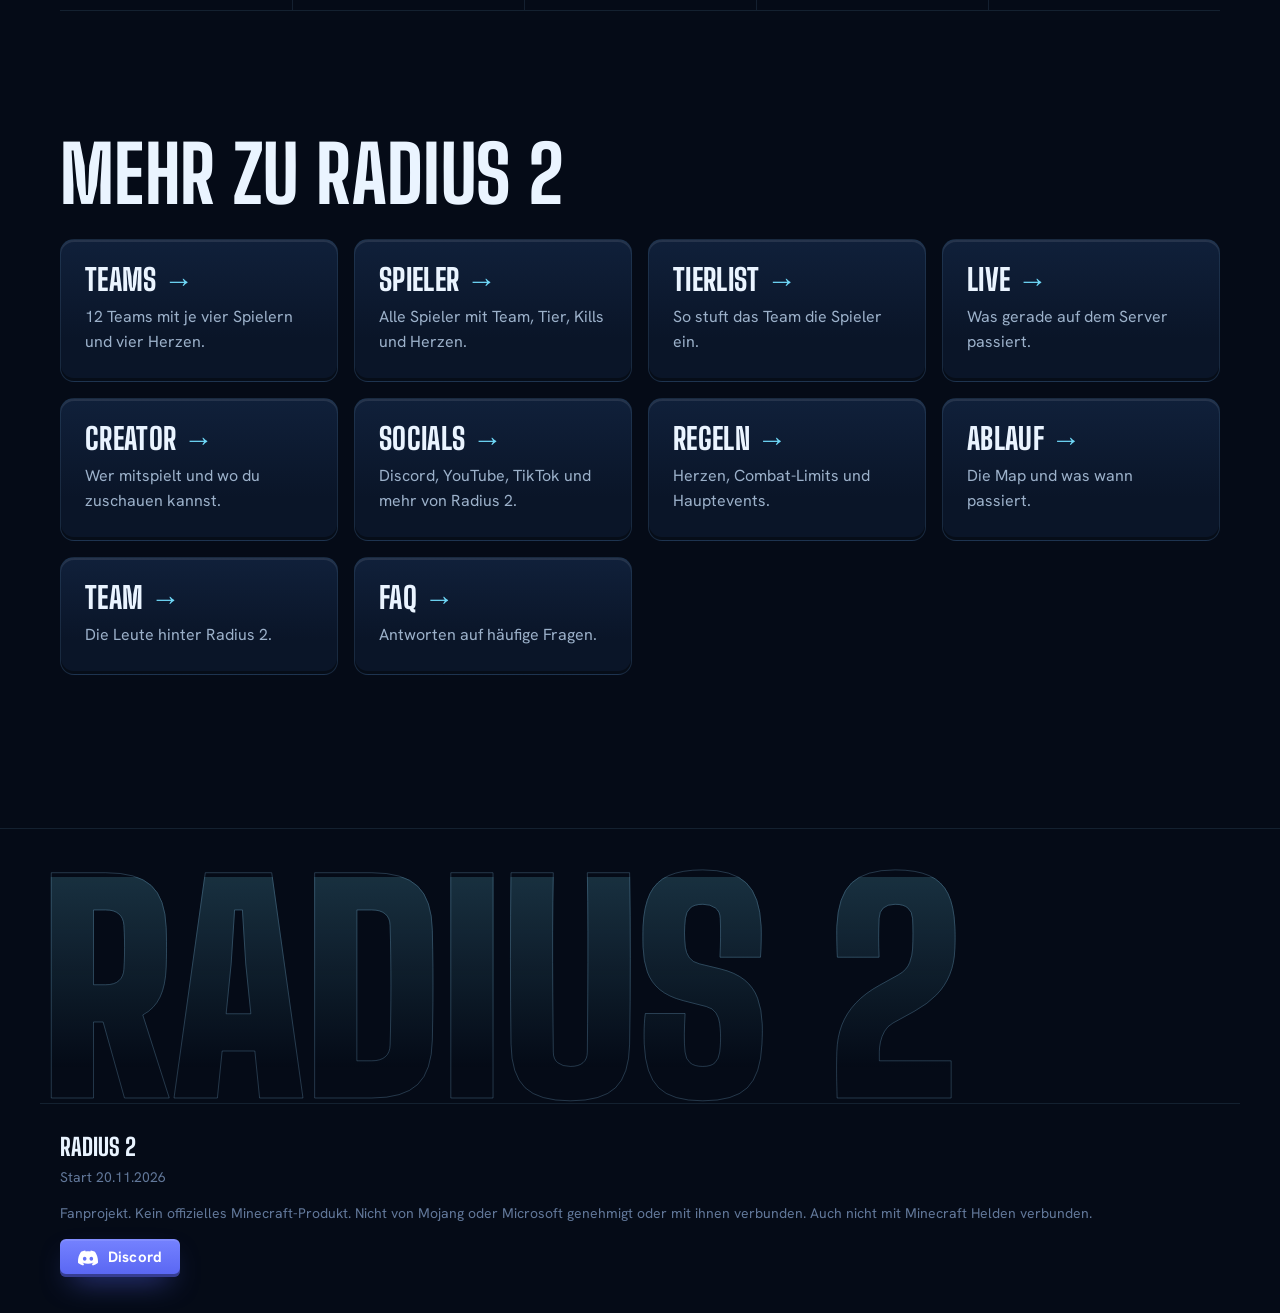
==== commit a4d2fdaa: "Team-Seite zeigt das ganze Server-Team - Worker: members.json enthält "staff" – alle ab der Moderato" ====
--- a/site/index.html
+++ b/site/index.html
@@ -9,7 +9,7 @@
 <link rel="icon" type="image/png" sizes="32x32" href="assets/icon-32.png">
 <link rel="apple-touch-icon" href="assets/icon-180.png">
 <link rel="stylesheet" href="css/style.css?v=26">
-<link rel="stylesheet" href="css/theme.css?v=7">
+<link rel="stylesheet" href="css/theme.css?v=8">
 </head>
 <body>
 <nav class="nav" id="nav" aria-label="Hauptnavigation">
--- a/site/css/theme.css
+++ b/site/css/theme.css
@@ -371,3 +371,4 @@
 .rule-form input,.rule-form textarea{width:100%;box-sizing:border-box}
 .rule-actions{display:flex;flex-wrap:wrap;gap:8px}
 .rule-actions .btn{padding:11px 16px;font-size:14px}
+.roster-card.static{cursor:default}.roster-card.static:hover{transform:none}
